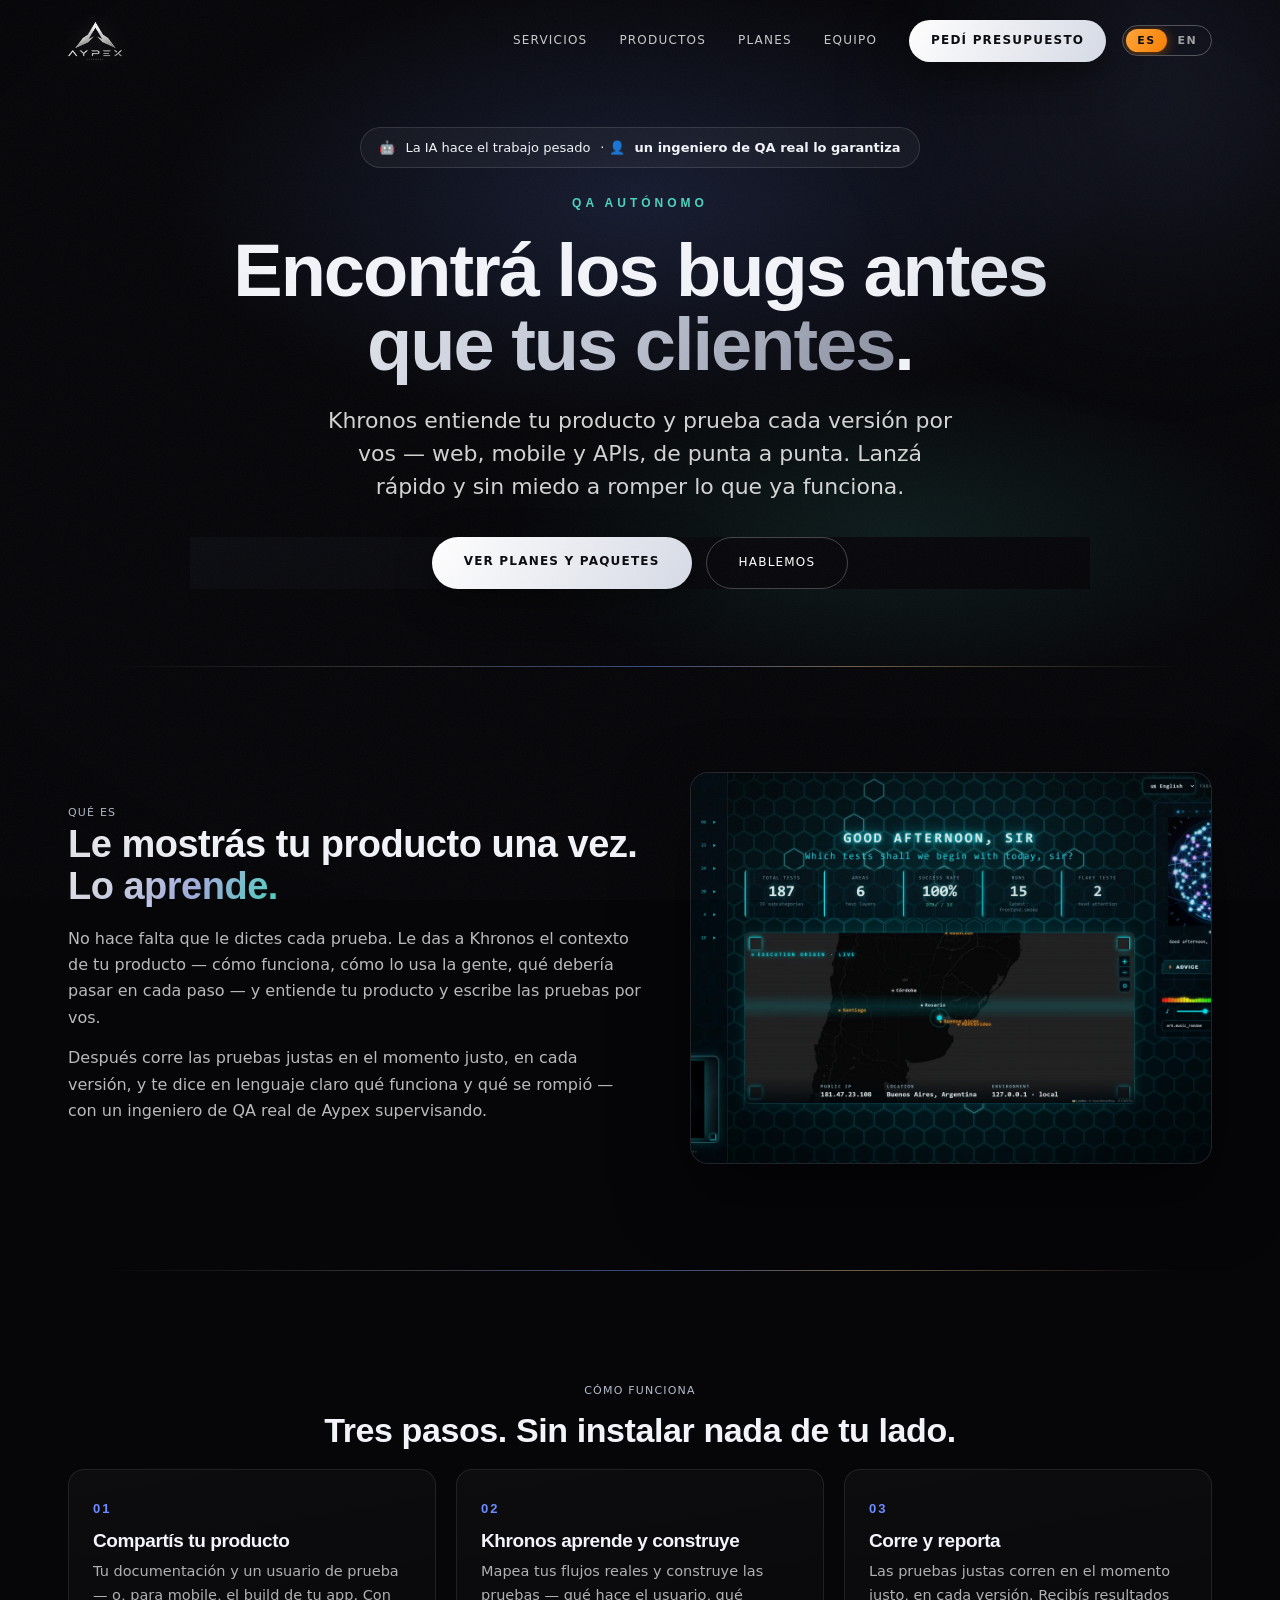
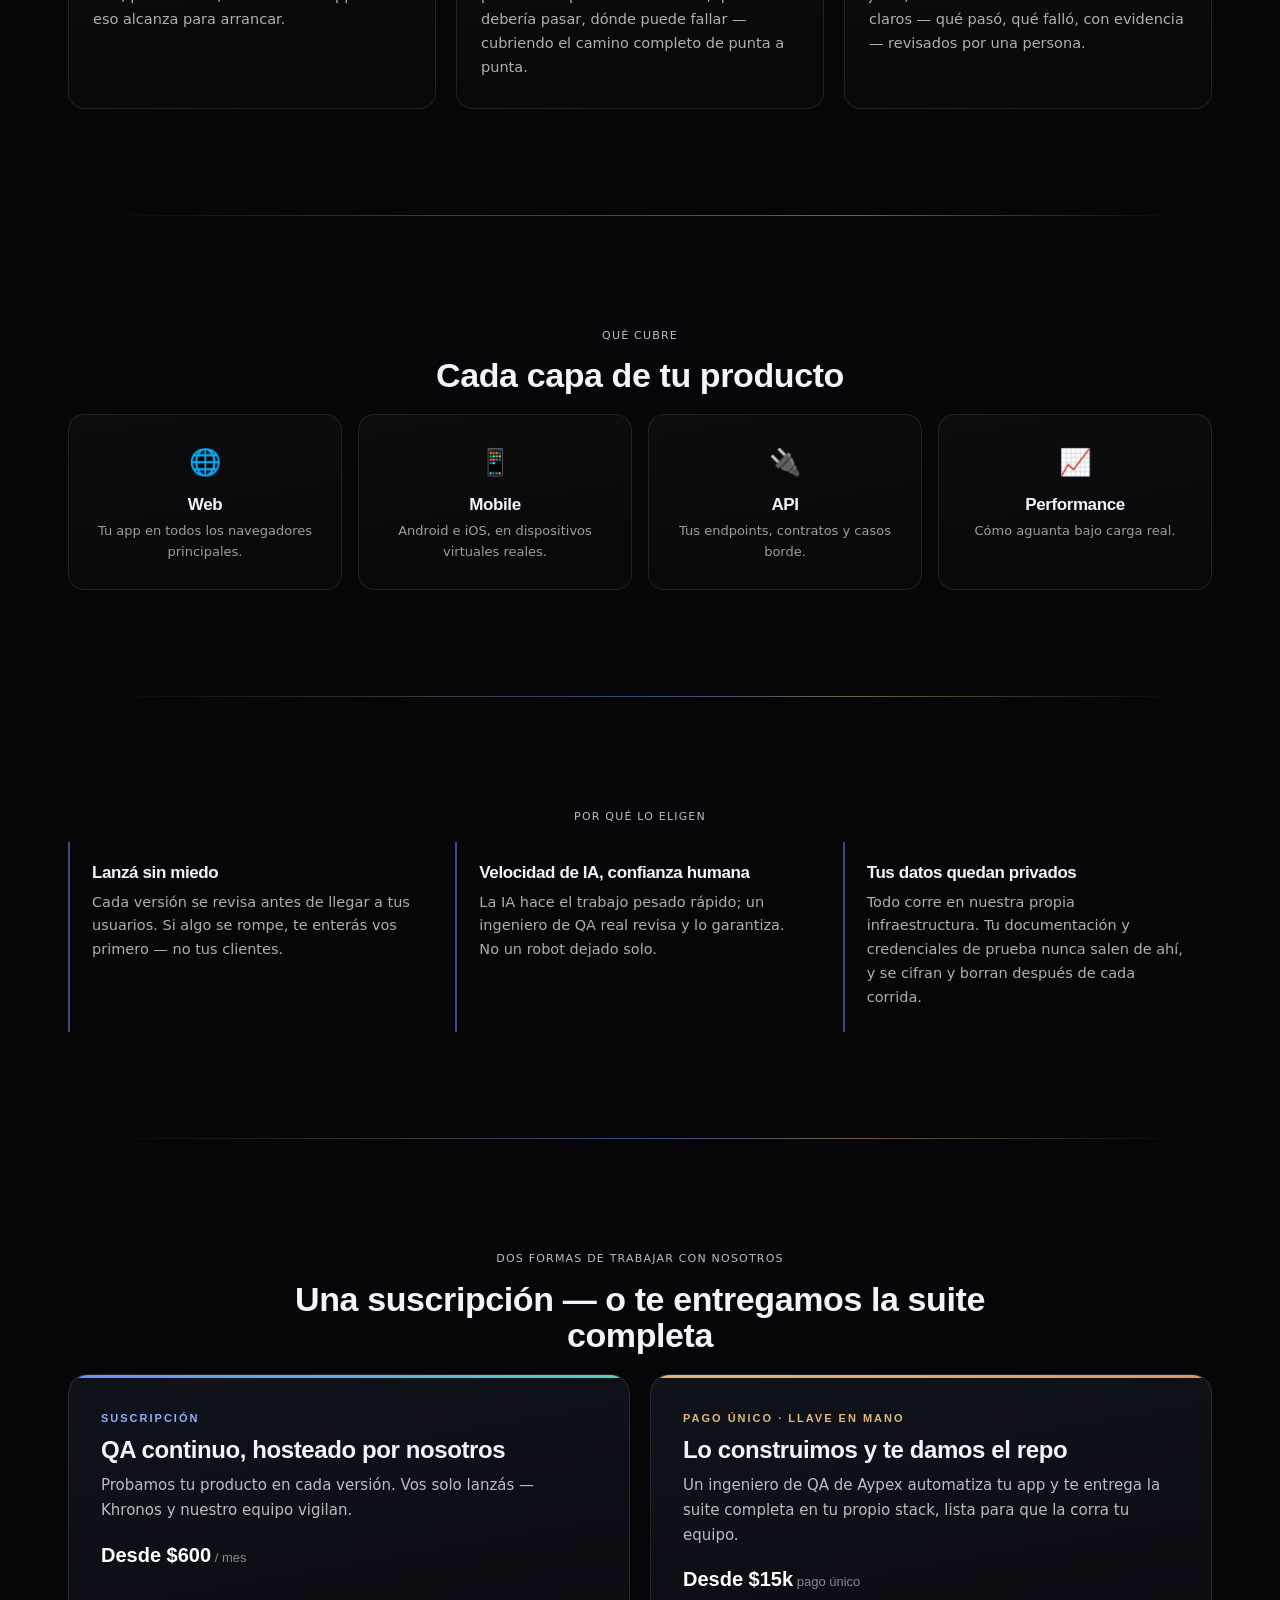
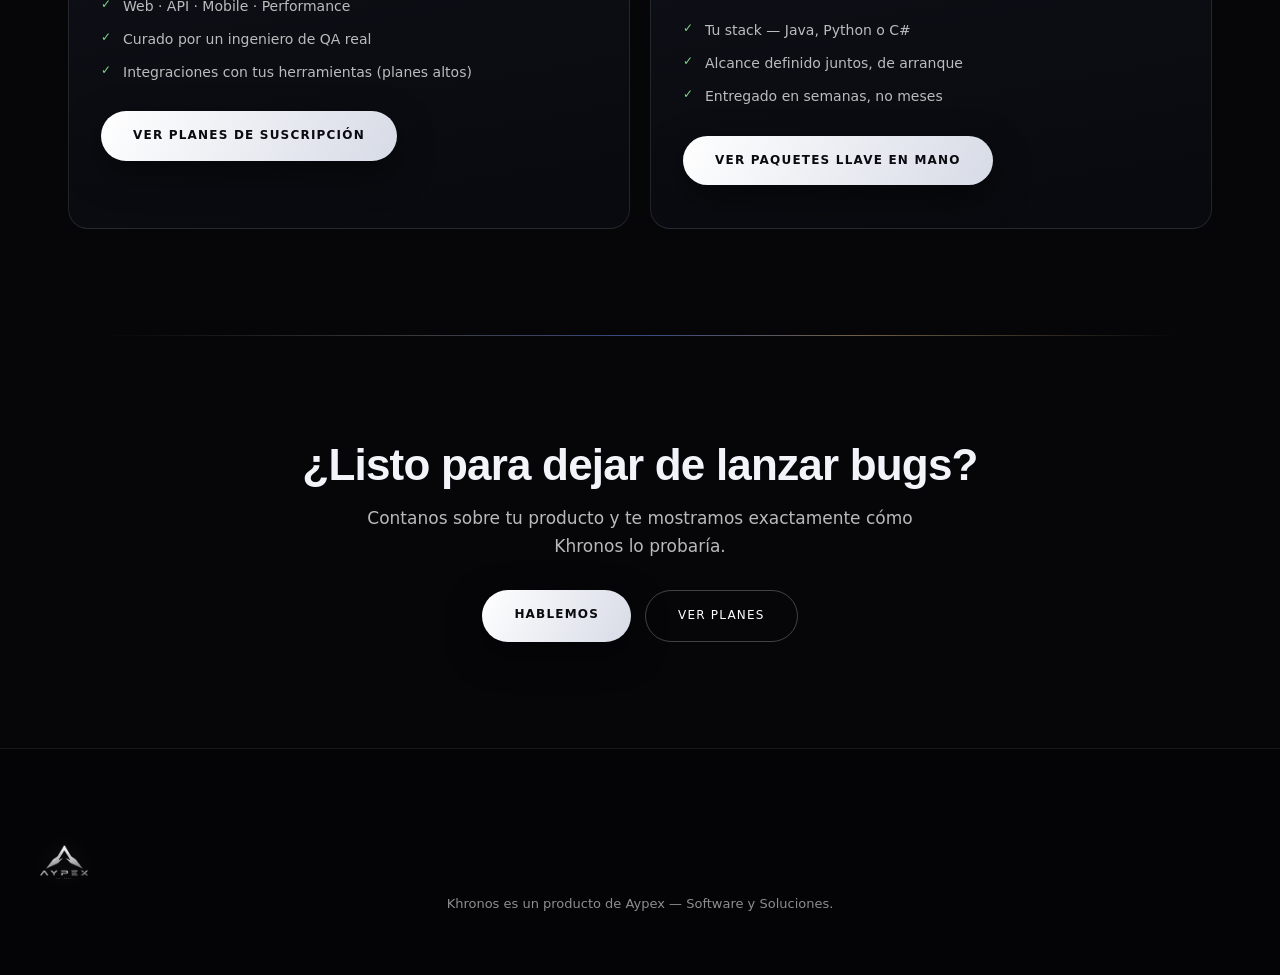
==== khronos.html @ eeb86079 "feat(khronos): dedicated Khronos landing + plans page - khronos.html: benefit-focused landing (black" ====
<!DOCTYPE html>
<html lang="es">
<head>
<meta charset="utf-8">
<meta name="viewport" content="width=device-width, initial-scale=1">
<title>Khronos — Autonomous QA by Aypex</title>
<meta name="description" content="Khronos tests every release for you — web, mobile and API, end to end. AI does the heavy lifting, a real QA engineer guarantees it. Ship fast without fear of breaking what works.">
<meta name="referrer" content="strict-origin-when-cross-origin">
<meta http-equiv="Content-Security-Policy" content="default-src 'self'; img-src 'self' data:; media-src 'self'; style-src 'self' 'unsafe-inline' https://fonts.googleapis.com; font-src https://fonts.gstatic.com; script-src 'self' 'unsafe-inline'; connect-src 'self' https://formsubmit.co; form-action 'self' https://formsubmit.co; base-uri 'self'; object-src 'none'; frame-ancestors 'none'">
<link rel="preconnect" href="https://fonts.googleapis.com">
<link rel="preconnect" href="https://fonts.gstatic.com" crossorigin>
<link href="https://fonts.googleapis.com/css2?family=Space+Grotesk:wght@400;500;600;700&family=Inter:wght@300;400;500;600&display=swap" rel="stylesheet">
<link rel="icon" type="image/png" href="assets/logo-final.png">
<link rel="stylesheet" href="css/styles.css?v=21">
<style>
  /* Khronos landing — page-specific, layered on the site's styles */
  .kh-hero{position:relative;min-height:74vh;display:flex;align-items:center;text-align:center;overflow:hidden;padding:120px 0 70px;}
  .kh-hero .wrap{position:relative;z-index:2;}
  .kh-eyebrow{font-family:'Space Grotesk',sans-serif;font-size:12px;letter-spacing:4px;text-transform:uppercase;font-weight:600;color:#4bd4c0;}
  .kh-hero h1{font-family:'Space Grotesk',sans-serif;font-size:clamp(38px,7vw,74px);font-weight:600;letter-spacing:-2px;line-height:1;margin:20px auto 22px;max-width:900px;}
  .kh-hero .sub{font-size:clamp(17px,2.3vw,22px);font-weight:300;color:rgba(255,255,255,.82);max-width:640px;margin:0 auto 34px;line-height:1.5;}
  .kh-hero .cta{display:flex;gap:14px;justify-content:center;flex-wrap:wrap;}
  .kh-badge{display:inline-flex;align-items:center;gap:10px;margin-bottom:26px;background:rgba(255,255,255,.04);border:1px solid rgba(255,255,255,.12);border-radius:40px;padding:9px 18px;font-size:13px;font-weight:400;}
  .kh-badge b{font-weight:600;}
  .kh-hero .glow{position:absolute;inset:0;z-index:0;pointer-events:none;background:radial-gradient(60% 55% at 50% 30%,rgba(108,140,255,.16),transparent 62%),radial-gradient(50% 40% at 70% 80%,rgba(75,212,192,.1),transparent 60%);}

  .kh-what{padding:70px 0;}
  .kh-2col{display:grid;grid-template-columns:1.05fr .95fr;gap:44px;align-items:center;}
  .kh-2col h2{font-family:'Space Grotesk',sans-serif;font-size:clamp(26px,3.6vw,38px);font-weight:600;line-height:1.1;margin-bottom:18px;letter-spacing:-.5px;}
  .kh-2col p{color:rgba(255,255,255,.72);font-weight:300;font-size:16px;margin-bottom:14px;}
  .kh-2col .grad{background:linear-gradient(120deg,#fff,#a9b4e6 60%,#4bd4c0);-webkit-background-clip:text;background-clip:text;color:transparent;}
  .kh-visual{aspect-ratio:4/3;border-radius:18px;border:1px solid rgba(255,255,255,.1);overflow:hidden;position:relative;background:#0a0b12;box-shadow:0 30px 70px rgba(0,0,0,.5);}
  .kh-visual img{width:100%;height:100%;object-fit:cover;opacity:.92;}

  .kh-steps{padding:20px 0 70px;}
  .kh-steps .grid{display:grid;grid-template-columns:repeat(3,1fr);gap:20px;margin-top:14px;}
  .kh-step{background:linear-gradient(170deg,rgba(255,255,255,.03),rgba(255,255,255,.01));border:1px solid rgba(255,255,255,.09);border-radius:16px;padding:28px 24px;}
  .kh-step .n{font-family:'Space Grotesk',sans-serif;font-size:13px;font-weight:700;color:#6c8cff;letter-spacing:2px;}
  .kh-step h3{font-family:'Space Grotesk',sans-serif;font-size:19px;font-weight:600;margin:12px 0 8px;}
  .kh-step p{color:rgba(255,255,255,.68);font-weight:300;font-size:14.5px;}

  .kh-cov{padding:60px 0;}
  .cov-grid{display:grid;grid-template-columns:repeat(4,1fr);gap:16px;margin-top:14px;}
  .cov-card{background:linear-gradient(170deg,rgba(255,255,255,.03),rgba(255,255,255,.01));border:1px solid rgba(255,255,255,.09);border-radius:16px;padding:26px 22px;text-align:center;}
  .cov-card .ic{font-size:26px;}
  .cov-card h4{font-family:'Space Grotesk',sans-serif;font-size:17px;font-weight:600;margin:12px 0 6px;}
  .cov-card p{color:rgba(255,255,255,.6);font-weight:300;font-size:13px;}

  .kh-why{padding:20px 0 60px;}
  .why-grid{display:grid;grid-template-columns:repeat(3,1fr);gap:18px;margin-top:14px;}
  .why{padding:22px;border-left:2px solid rgba(108,140,255,.5);}
  .why h4{font-family:'Space Grotesk',sans-serif;font-size:17px;font-weight:600;margin-bottom:8px;}
  .why p{color:rgba(255,255,255,.68);font-weight:300;font-size:14.5px;}

  .kh-ways{padding:60px 0;}
  .ways-grid{display:grid;grid-template-columns:1fr 1fr;gap:20px;margin-top:20px;}
  .way{position:relative;background:linear-gradient(170deg,rgba(18,20,29,.9),rgba(9,10,15,.95));border:1px solid rgba(255,255,255,.1);border-radius:20px;padding:34px 32px;overflow:hidden;}
  .way::before{content:"";position:absolute;top:0;left:0;right:0;height:3px;}
  .way.sub::before{background:linear-gradient(90deg,#6c8cff,#4bd4c0);}
  .way.hand::before{background:linear-gradient(90deg,#e0b877,#d89a5b);}
  .way .tag{font-family:'Space Grotesk',sans-serif;font-size:11px;letter-spacing:2px;text-transform:uppercase;font-weight:600;}
  .way.sub .tag{color:#8fb0ff;} .way.hand .tag{color:#e0b877;}
  .way h3{font-family:'Space Grotesk',sans-serif;font-size:24px;font-weight:600;margin:10px 0 10px;}
  .way p{color:rgba(255,255,255,.72);font-weight:300;font-size:15px;margin-bottom:16px;}
  .way .from{font-family:'Space Grotesk',sans-serif;font-weight:700;font-size:20px;color:#fff;margin-bottom:18px;}
  .way .from small{font-size:13px;color:rgba(255,255,255,.5);font-weight:400;}
  .way ul{list-style:none;margin-bottom:22px;}
  .way li{font-size:14px;color:rgba(255,255,255,.72);font-weight:300;padding:5px 0 5px 22px;position:relative;}
  .way li::before{content:"✓";position:absolute;left:0;color:#7dd88a;font-size:12px;}

  .kh-final{padding:80px 0 90px;text-align:center;}
  .kh-final h2{font-family:'Space Grotesk',sans-serif;font-size:clamp(28px,4.4vw,44px);font-weight:600;letter-spacing:-.8px;margin-bottom:16px;}
  .kh-final p{color:rgba(255,255,255,.72);font-weight:300;font-size:17px;max-width:560px;margin:0 auto 30px;}

  @media(max-width:860px){
    .kh-2col{grid-template-columns:1fr;gap:26px;}
    .kh-steps .grid,.cov-grid,.why-grid{grid-template-columns:1fr;}
    .cov-grid{grid-template-columns:1fr 1fr;}
    .ways-grid{grid-template-columns:1fr;}
  }
</style>
</head>
<body>

<!-- HEADER -->
<header id="hdr">
  <div class="wrap nav">
    <a href="index.html#top" class="logo"><img src="assets/logo-final.png" alt="Aypex"></a>
    <div class="nav-right">
      <nav class="menu" id="menu">
        <a href="index.html#servicios" data-en="Services" data-es="Servicios">Services</a>
        <a href="index.html#producto" data-en="Products" data-es="Productos">Products</a>
        <a href="khronos-planes.html" data-en="Plans" data-es="Planes">Plans</a>
        <a href="index.html#equipo" data-en="Team" data-es="Equipo">Team</a>
        <a class="btn solid" href="index.html#contacto" data-en="Get a quote" data-es="Pedí presupuesto">Get a quote</a>
      </nav>
      <button class="lang-btn" id="langToggle" aria-label="Language">
        <span class="lang-thumb" aria-hidden="true"></span>
        <span class="lang-opt" data-l="es">ES</span>
        <span class="lang-opt" data-l="en">EN</span>
      </button>
      <button class="burger" id="burger" aria-label="Menu">☰</button>
    </div>
  </div>
</header>

<!-- HERO -->
<section class="kh-hero">
  <span class="glow"></span>
  <span class="orb orb-c f1" style="width:520px;height:520px;top:-160px;right:-140px"></span>
  <div class="wrap">
    <div class="kh-badge">🤖 <span data-en="AI does the heavy lifting" data-es="La IA hace el trabajo pesado">AI does the heavy lifting</span> · 👤 <b data-en="a real QA engineer guarantees it" data-es="un ingeniero de QA real lo garantiza">a real QA engineer guarantees it</b></div>
    <div class="kh-eyebrow" data-en="Autonomous QA" data-es="QA autónomo">Autonomous QA</div>
    <h1 data-en="Catch bugs <span class='grad'>before your customers do</span>." data-es="Encontrá los bugs <span class='grad'>antes que tus clientes</span>.">Catch bugs <span class="grad">before your customers do</span>.</h1>
    <p class="sub" data-en="Khronos understands your product and tests every release for you — web, mobile and APIs, end to end. Ship fast, without fear of breaking what already works." data-es="Khronos entiende tu producto y prueba cada versión por vos — web, mobile y APIs, de punta a punta. Lanzá rápido y sin miedo a romper lo que ya funciona.">Khronos understands your product and tests every release for you — web, mobile and APIs, end to end. Ship fast, without fear of breaking what already works.</p>
    <div class="cta">
      <a class="btn solid" href="khronos-planes.html" data-en="See plans &amp; packages" data-es="Ver planes y paquetes">See plans &amp; packages</a>
      <a class="btn" href="index.html#contacto" data-en="Talk to us" data-es="Hablemos">Talk to us</a>
    </div>
  </div>
</section>

<!-- WHAT IS IT -->
<section class="kh-what block">
  <div class="wrap">
    <div class="kh-2col">
      <div>
        <span class="eyebrow" data-en="What it is" data-es="Qué es">What it is</span>
        <h2 data-en="Show it your product once. <span class='grad'>It learns it.</span>" data-es="Le mostrás tu producto una vez. <span class='grad'>Lo aprende.</span>">Show it your product once. <span class="grad">It learns it.</span></h2>
        <p data-en="You don't have to dictate every test. You give Khronos your product's context — how it works, how people use it, what should happen at each step — and it understands your product and writes the tests for you." data-es="No hace falta que le dictes cada prueba. Le das a Khronos el contexto de tu producto — cómo funciona, cómo lo usa la gente, qué debería pasar en cada paso — y entiende tu producto y escribe las pruebas por vos.">You don't have to dictate every test. You give Khronos your product's context — how it works, how people use it, what should happen at each step — and it understands your product and writes the tests for you.</p>
        <p data-en="Then it runs the right tests at the right time, on every release, and tells you in plain language what works and what broke — with a real QA engineer from Aypex watching over it." data-es="Después corre las pruebas justas en el momento justo, en cada versión, y te dice en lenguaje claro qué funciona y qué se rompió — con un ingeniero de QA real de Aypex supervisando.">Then it runs the right tests at the right time, on every release, and tells you in plain language what works and what broke — with a real QA engineer from Aypex watching over it.</p>
      </div>
      <div class="kh-visual"><img src="assets/khronos/04_command_center.webp" alt="Khronos command center"></div>
    </div>
  </div>
</section>

<!-- HOW IT WORKS (black box, no tech) -->
<section class="kh-steps block">
  <div class="wrap">
    <div class="center"><span class="eyebrow" data-en="How it works" data-es="Cómo funciona">How it works</span>
      <h2 style="font-family:'Space Grotesk',sans-serif;font-size:clamp(24px,3.4vw,34px);font-weight:600;margin-top:10px" data-en="Three steps. No setup on your side." data-es="Tres pasos. Sin instalar nada de tu lado.">Three steps. No setup on your side.</h2></div>
    <div class="grid">
      <div class="kh-step"><div class="n">01</div>
        <h3 data-en="You share your product" data-es="Compartís tu producto">You share your product</h3>
        <p data-en="Your documentation and a test login — or, for mobile, your app build. That's all we need to get started." data-es="Tu documentación y un usuario de prueba — o, para mobile, el build de tu app. Con eso alcanza para arrancar.">Your documentation and a test login — or, for mobile, your app build. That's all we need to get started.</p></div>
      <div class="kh-step"><div class="n">02</div>
        <h3 data-en="Khronos learns &amp; builds" data-es="Khronos aprende y construye">Khronos learns &amp; builds</h3>
        <p data-en="It maps your real flows and builds the tests — what the user does, what should happen, where it can break — covering the full journey end to end." data-es="Mapea tus flujos reales y construye las pruebas — qué hace el usuario, qué debería pasar, dónde puede fallar — cubriendo el camino completo de punta a punta.">It maps your real flows and builds the tests — what the user does, what should happen, where it can break — covering the full journey end to end.</p></div>
      <div class="kh-step"><div class="n">03</div>
        <h3 data-en="It runs &amp; reports" data-es="Corre y reporta">It runs &amp; reports</h3>
        <p data-en="The right tests run at the right time on every release. You get clear results — what passed, what failed, with evidence — reviewed by a human." data-es="Las pruebas justas corren en el momento justo, en cada versión. Recibís resultados claros — qué pasó, qué falló, con evidencia — revisados por una persona.">The right tests run at the right time on every release. You get clear results — what passed, what failed, with evidence — reviewed by a human.</p></div>
    </div>
  </div>
</section>

<!-- COVERAGE -->
<section class="kh-cov block">
  <div class="wrap">
    <div class="center"><span class="eyebrow" data-en="What it covers" data-es="Qué cubre">What it covers</span>
      <h2 style="font-family:'Space Grotesk',sans-serif;font-size:clamp(24px,3.4vw,34px);font-weight:600;margin-top:10px" data-en="Every layer of your product" data-es="Cada capa de tu producto">Every layer of your product</h2></div>
    <div class="cov-grid">
      <div class="cov-card"><div class="ic">🌐</div><h4 data-en="Web" data-es="Web">Web</h4><p data-en="Your app across every major browser." data-es="Tu app en todos los navegadores principales.">Your app across every major browser.</p></div>
      <div class="cov-card"><div class="ic">📱</div><h4 data-en="Mobile" data-es="Mobile">Mobile</h4><p data-en="Android &amp; iOS, on real virtual devices." data-es="Android e iOS, en dispositivos virtuales reales.">Android &amp; iOS, on real virtual devices.</p></div>
      <div class="cov-card"><div class="ic">🔌</div><h4 data-en="API" data-es="API">API</h4><p data-en="Your endpoints, contracts and edge cases." data-es="Tus endpoints, contratos y casos borde.">Your endpoints, contracts and edge cases.</p></div>
      <div class="cov-card"><div class="ic">📈</div><h4 data-en="Performance" data-es="Performance">Performance</h4><p data-en="How it holds up under real load." data-es="Cómo aguanta bajo carga real.">How it holds up under real load.</p></div>
    </div>
  </div>
</section>

<!-- WHY -->
<section class="kh-why block">
  <div class="wrap">
    <div class="center"><span class="eyebrow" data-en="Why teams choose it" data-es="Por qué lo eligen">Why teams choose it</span></div>
    <div class="why-grid">
      <div class="why"><h4 data-en="Ship without fear" data-es="Lanzá sin miedo">Ship without fear</h4><p data-en="Every release is checked before it reaches your users. If something breaks, you know first — not your customers." data-es="Cada versión se revisa antes de llegar a tus usuarios. Si algo se rompe, te enterás vos primero — no tus clientes.">Every release is checked before it reaches your users. If something breaks, you know first — not your customers.</p></div>
      <div class="why"><h4 data-en="AI speed, human trust" data-es="Velocidad de IA, confianza humana">AI speed, human trust</h4><p data-en="The AI does the heavy lifting fast; a real QA engineer reviews and guarantees it. Not a robot left on its own." data-es="La IA hace el trabajo pesado rápido; un ingeniero de QA real revisa y lo garantiza. No un robot dejado solo.">The AI does the heavy lifting fast; a real QA engineer reviews and guarantees it. Not a robot left on its own.</p></div>
      <div class="why"><h4 data-en="Your data stays private" data-es="Tus datos quedan privados">Your data stays private</h4><p data-en="Everything runs on our own infrastructure. Your documentation and test credentials never leave it, and are encrypted and deleted after each run." data-es="Todo corre en nuestra propia infraestructura. Tu documentación y credenciales de prueba nunca salen de ahí, y se cifran y borran después de cada corrida.">Everything runs on our own infrastructure. Your documentation and test credentials never leave it, and are encrypted and deleted after each run.</p></div>
    </div>
  </div>
</section>

<!-- TWO WAYS -->
<section class="kh-ways block">
  <div class="wrap">
    <div class="center"><span class="eyebrow" data-en="Two ways to work with us" data-es="Dos formas de trabajar con nosotros">Two ways to work with us</span>
      <h2 style="font-family:'Space Grotesk',sans-serif;font-size:clamp(24px,3.4vw,34px);font-weight:600;margin-top:10px" data-en="A subscription — or we hand you the whole suite" data-es="Una suscripción — o te entregamos la suite completa">A subscription — or we hand you the whole suite</h2></div>
    <div class="ways-grid">
      <div class="way sub">
        <div class="tag" data-en="Subscription" data-es="Suscripción">Subscription</div>
        <h3 data-en="Continuous QA, hosted by us" data-es="QA continuo, hosteado por nosotros">Continuous QA, hosted by us</h3>
        <p data-en="We test your product on every release. You just ship — Khronos and our team keep watch." data-es="Probamos tu producto en cada versión. Vos solo lanzás — Khronos y nuestro equipo vigilan.">We test your product on every release. You just ship — Khronos and our team keep watch.</p>
        <div class="from" data-en="From $600<small> / month</small>" data-es="Desde $600<small> / mes</small>">From $600<small> / month</small></div>
        <ul>
          <li data-en="Web · API · Mobile · Performance" data-es="Web · API · Mobile · Performance">Web · API · Mobile · Performance</li>
          <li data-en="Curated by a real QA engineer" data-es="Curado por un ingeniero de QA real">Curated by a real QA engineer</li>
          <li data-en="Integrations with your tools (higher tiers)" data-es="Integraciones con tus herramientas (planes altos)">Integrations with your tools (higher tiers)</li>
        </ul>
        <a class="btn solid" href="khronos-planes.html" data-en="See subscription plans" data-es="Ver planes de suscripción">See subscription plans</a>
      </div>
      <div class="way hand">
        <div class="tag" data-en="One-time · Handover" data-es="Pago único · Llave en mano">One-time · Handover</div>
        <h3 data-en="We build it and hand you the repo" data-es="Lo construimos y te damos el repo">We build it and hand you the repo</h3>
        <p data-en="A QA engineer from Aypex automates your app and delivers the full test suite in your own stack, ready for your team to run." data-es="Un ingeniero de QA de Aypex automatiza tu app y te entrega la suite completa en tu propio stack, lista para que la corra tu equipo.">A QA engineer from Aypex automates your app and delivers the full test suite in your own stack, ready for your team to run.</p>
        <div class="from" data-en="From $15k<small> one-time</small>" data-es="Desde $15k<small> pago único</small>">From $15k<small> one-time</small></div>
        <ul>
          <li data-en="Your stack — Java, Python or C#" data-es="Tu stack — Java, Python o C#">Your stack — Java, Python or C#</li>
          <li data-en="Scope defined together, up front" data-es="Alcance definido juntos, de arranque">Scope defined together, up front</li>
          <li data-en="Delivered in weeks, not months" data-es="Entregado en semanas, no meses">Delivered in weeks, not months</li>
        </ul>
        <a class="btn solid" href="khronos-planes.html#handover" data-en="See handover packages" data-es="Ver paquetes llave en mano">See handover packages</a>
      </div>
    </div>
  </div>
</section>

<!-- FINAL CTA -->
<section class="kh-final block">
  <div class="wrap">
    <h2 data-en="Ready to stop shipping bugs?" data-es="¿Listo para dejar de lanzar bugs?">Ready to stop shipping bugs?</h2>
    <p data-en="Tell us about your product and we'll show you exactly how Khronos would test it." data-es="Contanos sobre tu producto y te mostramos exactamente cómo Khronos lo probaría.">Tell us about your product and we'll show you exactly how Khronos would test it.</p>
    <div style="display:flex;gap:14px;justify-content:center;flex-wrap:wrap">
      <a class="btn solid" href="index.html#contacto" data-en="Talk to us" data-es="Hablemos">Talk to us</a>
      <a class="btn" href="khronos-planes.html" data-en="See plans" data-es="Ver planes">See plans</a>
    </div>
  </div>
</section>

<!-- FOOTER -->
<footer>
  <div class="wrap" style="text-align:center;padding:30px 0">
    <a href="index.html#top" class="logo"><img src="assets/logo-final.png" alt="Aypex" style="height:34px"></a>
    <p style="color:rgba(255,255,255,.55);font-weight:300;font-size:13px;margin-top:14px" data-en="Khronos is a product by Aypex — Software &amp; Solutions." data-es="Khronos es un producto de Aypex — Software y Soluciones.">Khronos is a product by Aypex — Software &amp; Solutions.</p>
  </div>
</footer>

<script src="js/main.js?v=20"></script>
</body>
</html>
---- css/styles.css ----
/* ===========================================================
   Aypex — Software & Solutions · styles.css
   Paleta elegante: negro · plata/metálico (como el logo) · blanco
   + un azul refinado como único acento. Minimal, premium.
   =========================================================== */
:root{
  --bg:#060609; --bg2:#0b0c11; --surface:#12131a; --surface2:#1a1b24;
  --ink:#f2f4f9; --muted:#8a8f9f; --line:rgba(255,255,255,.08); --white:#ffffff;
  --accent:#6c8cff;                 /* azul refinado, uso puntual */
  --gold:#d8b884;                   /* dorado champagne, acento cálido */
  --silver1:#eef1f7; --silver2:#b7bccb; --silver3:#7f8598;
  --grad:linear-gradient(120deg,#f6f8fc,#c3c8d6 55%,#8b90a1);   /* plata metálico */
  --grad-accent:linear-gradient(120deg,#9fb4ff,#5b7cff);
  --sans:'Space Grotesk',system-ui,-apple-system,sans-serif;
  --body:'Inter',system-ui,sans-serif;
  --shadow:0 30px 70px rgba(0,0,0,.6);
}
*{box-sizing:border-box;margin:0;padding:0;}
html{scroll-behavior:smooth;}
body{font-family:var(--body);color:var(--ink);background:var(--bg);font-weight:400;line-height:1.65;-webkit-font-smoothing:antialiased;overflow-x:hidden;}
h1,h2,h3,h4{font-family:var(--sans);font-weight:500;line-height:1.08;letter-spacing:-.4px;}
a{color:inherit;text-decoration:none;}
img{max-width:100%;display:block;}
.wrap{max-width:1200px;margin:0 auto;padding:0 28px;}
.grad{background:var(--grad);-webkit-background-clip:text;background-clip:text;color:transparent;}
.btn{position:relative;display:inline-block;font-family:var(--sans);font-size:12px;letter-spacing:1.8px;text-transform:uppercase;font-weight:500;padding:15px 32px;border:1px solid rgba(255,255,255,.24);border-radius:44px;color:var(--white);background:transparent;cursor:pointer;transition:.4s;overflow:hidden;isolation:isolate;}
.btn::after{content:'';position:absolute;inset:0;z-index:-1;background:linear-gradient(115deg,transparent 38%,rgba(255,255,255,.16) 50%,transparent 62%);transform:translateX(-130%) skewX(-16deg);transition:transform .8s cubic-bezier(.22,.61,.36,1);}
.btn:hover::after{transform:translateX(130%) skewX(-16deg);}
.btn:hover{border-color:rgba(255,255,255,.6);transform:translateY(-2px);}
.btn:active{transform:scale(.97);}
.btn.solid{border:none;background:linear-gradient(120deg,#ffffff,#d7dbe6);color:#0a0b10;font-weight:600;box-shadow:0 12px 34px rgba(0,0,0,.5);transition:transform .4s ease,box-shadow .4s ease,filter .4s ease;}
.btn.solid:hover{transform:translateY(-2px);filter:brightness(1.04);box-shadow:0 18px 46px rgba(120,140,255,.22);}
.eyebrow{font-family:var(--sans);font-size:11px;letter-spacing:4px;text-transform:uppercase;font-weight:500;color:var(--silver2);}

/* ===== Header ===== */
header{position:fixed;top:0;left:0;right:0;z-index:50;transition:.4s;padding:20px 0;}
header.scrolled{background:rgba(6,6,10,.72);backdrop-filter:blur(20px) saturate(1.2);-webkit-backdrop-filter:blur(20px) saturate(1.2);border-bottom:1px solid var(--line);padding:12px 0;box-shadow:0 10px 40px rgba(0,0,0,.5);}
.nav{display:flex;align-items:center;justify-content:space-between;}
.logo{display:flex;align-items:center;}
.logo img{height:38px;width:auto;filter:drop-shadow(0 0 12px rgba(255,255,255,.14));transition:.4s;}
header.scrolled .logo img{height:32px;}
.menu{display:flex;gap:32px;align-items:center;}
.menu a{font-family:var(--sans);font-size:12px;letter-spacing:1.4px;text-transform:uppercase;color:rgba(255,255,255,.78);font-weight:400;transition:.3s;position:relative;}
.menu a:not(.btn)::after{content:'';position:absolute;left:0;bottom:-6px;height:1.5px;width:0;background:var(--silver1);transition:width .3s;}
.menu a:not(.btn):hover{color:#fff;}
.menu a:not(.btn):hover::after{width:100%;}
.menu .btn{padding:11px 22px;}
.burger{display:none;background:none;border:none;color:#fff;font-size:26px;cursor:pointer;}
.nav-right{display:flex;align-items:center;gap:16px;}
.lang-btn{position:relative;display:inline-flex;align-items:center;padding:3px;border:1px solid rgba(255,255,255,.28);border-radius:22px;background:none;cursor:pointer;overflow:hidden;line-height:1;transition:border-color .3s;}
.lang-btn:hover{border-color:rgba(255,255,255,.5);}
.lang-thumb{position:absolute;top:3px;bottom:3px;left:50%;width:calc(50% - 3px);border-radius:18px;background:linear-gradient(120deg,#ffa53a,#f77f00);box-shadow:0 2px 12px rgba(247,127,0,.45);transition:left .32s cubic-bezier(.22,.61,.36,1);}
body.es .lang-thumb{left:3px;}
.lang-opt{position:relative;z-index:1;flex:1;text-align:center;font-family:var(--sans);font-size:11px;letter-spacing:1.4px;text-transform:uppercase;font-weight:600;color:rgba(255,255,255,.6);padding:6px 11px;transition:color .3s;}
.lang-opt[data-l="en"]{color:#0a0b10;}
body.es .lang-opt[data-l="en"]{color:rgba(255,255,255,.6);}
body.es .lang-opt[data-l="es"]{color:#0a0b10;}

/* ===== Hero ===== */
.hero{position:relative;min-height:100vh;display:flex;align-items:center;justify-content:center;text-align:center;color:#fff;overflow:hidden;
  background:radial-gradient(78% 58% at 50% 26%,#15161f,#08080c 66%),#060609;}
.hero::before{content:'';position:absolute;inset:-25%;z-index:0;pointer-events:none;
  background:radial-gradient(40% 46% at 50% 34%,rgba(120,140,220,.16),transparent 62%),radial-gradient(36% 40% at 70% 66%,rgba(180,186,205,.10),transparent 62%);
  filter:blur(30px);animation:drift 20s ease-in-out infinite;}
@keyframes drift{0%,100%{transform:translate(0,0) scale(1);}50%{transform:translate(2%,-2%) scale(1.05);}}
.hero-grid{position:absolute;inset:0;z-index:0;pointer-events:none;opacity:.5;
  background-image:linear-gradient(rgba(255,255,255,.035) 1px,transparent 1px),linear-gradient(90deg,rgba(255,255,255,.035) 1px,transparent 1px);
  background-size:60px 60px;mask-image:radial-gradient(circle at 50% 40%,#000 26%,transparent 70%);-webkit-mask-image:radial-gradient(circle at 50% 40%,#000 26%,transparent 70%);}
.hero-slides{position:absolute;inset:0;z-index:0;}
.hero-slide{position:absolute;inset:0;background-size:cover;background-position:center;opacity:0;transition:opacity 1.8s ease;}
.hero-slide.on{opacity:.5;animation:kenburns 9s ease-out forwards;}
@keyframes kenburns{from{transform:scale(1.001)}to{transform:scale(1.09)}}
.hero-overlay{position:absolute;inset:0;z-index:1;pointer-events:none;background:radial-gradient(120% 100% at 50% 40%,transparent 46%,rgba(4,4,8,.7));}
.hero-in{position:relative;z-index:2;padding:0 24px;max-width:880px;}
.hero-logo{width:min(440px,82%);height:auto;margin:0 auto 30px;display:block;filter:drop-shadow(0 0 34px rgba(200,210,235,.28)) drop-shadow(0 14px 30px rgba(0,0,0,.6));animation:logoGlow 5s ease-in-out infinite;}
@keyframes logoGlow{0%,100%{filter:drop-shadow(0 0 28px rgba(200,210,235,.24)) drop-shadow(0 14px 30px rgba(0,0,0,.6));}50%{filter:drop-shadow(0 0 46px rgba(150,175,255,.4)) drop-shadow(0 0 80px rgba(120,140,220,.22)) drop-shadow(0 14px 30px rgba(0,0,0,.6));}}
.visually-hidden{position:absolute;width:1px;height:1px;padding:0;margin:-1px;overflow:hidden;clip:rect(0 0 0 0);white-space:nowrap;border:0;}
.hero-tag{font-family:var(--body);font-size:clamp(16px,2.1vw,21px);font-weight:300;max-width:600px;margin:34px auto 34px;color:rgba(255,255,255,.84);letter-spacing:.2px;}
.hero-cta{display:flex;gap:14px;justify-content:center;flex-wrap:wrap;}
.hero-dots{position:absolute;bottom:58px;left:50%;transform:translateX(-50%);z-index:2;display:flex;gap:9px;}
.hero-dots i{width:8px;height:8px;border-radius:50%;background:rgba(255,255,255,.4);cursor:pointer;transition:.3s;}
.hero-dots i.on{background:var(--silver1);width:22px;border-radius:5px;}
.scroll-cue{position:absolute;bottom:24px;left:50%;transform:translateX(-50%);z-index:2;font-family:var(--sans);font-size:11px;letter-spacing:3px;text-transform:uppercase;opacity:.6;animation:bob 2.6s ease-in-out infinite;}
@keyframes bob{0%,100%{transform:translateX(-50%) translateY(0)}50%{transform:translateX(-50%) translateY(7px)}}
/* Hero con imagen de fondo (cuando exista .hero-img) */
.hero-img{background-size:cover;background-position:center;align-items:flex-end;}
.hero-img::before{display:none;}
.hero-img .hero-overlay{background:linear-gradient(180deg,rgba(4,4,8,.4) 0%,transparent 30%,rgba(4,4,8,.4) 58%,rgba(4,4,8,.95) 92%);}
.hero-img .hero-in{padding-bottom:9vh;}
/* Hero con video de fondo */
.hero-vid{position:absolute;inset:0;width:100%;height:100%;object-fit:cover;z-index:0;}
.hero-video::before{display:none;}
.hero-video .hero-grid{opacity:.22;}
/* Overlay negro (oscurece el video) */
.hero-video .hero-overlay{background:linear-gradient(180deg,rgba(3,3,6,.82),rgba(3,3,6,.6) 42%,rgba(3,3,6,.9));}
/* Franja negra al pie: separa secciones y tapa el watermark de Gemini (abajo der.) */
.hero-video::after{content:'';position:absolute;left:0;right:0;bottom:0;height:210px;z-index:1;pointer-events:none;background:linear-gradient(180deg,transparent 0%,#060609 36%,#060609 100%);}

/* ===== Info strip ===== */
.info{background:var(--bg2);border-top:1px solid var(--line);border-bottom:1px solid var(--line);}
.info-grid{display:grid;grid-template-columns:repeat(4,1fr);}
.info-cell{padding:38px 28px;text-align:center;border-right:1px solid var(--line);}
.info-cell:last-child{border-right:none;}
.info-cell .eyebrow{display:block;margin-bottom:10px;}
.info-cell p{font-size:15px;color:var(--ink);font-weight:300;}
.info-cell b{color:#fff;font-weight:600;}
.info-cell a{color:var(--accent);}

/* ===== Section base ===== */
section.block{padding:106px 0;position:relative;overflow:hidden;}
section.block > .wrap{position:relative;z-index:1;}
.center{text-align:center;max-width:780px;margin:0 auto;}
.center h2{font-size:clamp(30px,4.6vw,52px);margin:14px 0 20px;font-weight:500;}
.center p.lead{font-size:18px;color:var(--muted);font-weight:300;}
.block.alt{background:var(--bg2);}

/* ===== FX de fondo (sutil, elegante) ===== */
body::after{content:'';position:fixed;inset:0;z-index:9998;pointer-events:none;opacity:.04;background-image:url("data:image/svg+xml,%3Csvg xmlns='http://www.w3.org/2000/svg' width='140' height='140'%3E%3Cfilter id='n'%3E%3CfeTurbulence type='fractalNoise' baseFrequency='0.8' numOctaves='2' stitchTiles='stitch'/%3E%3C/filter%3E%3Crect width='100%25' height='100%25' filter='url(%23n)'/%3E%3C/svg%3E");}
body::before{content:'';position:fixed;inset:0;z-index:9997;pointer-events:none;background:radial-gradient(ellipse 120% 118% at 50% 44%,transparent 50%,rgba(0,0,0,.5) 100%);}
.scroll-fx{position:fixed;inset:-10%;z-index:9996;pointer-events:none;opacity:.16;mix-blend-mode:soft-light;background:linear-gradient(125deg,#8fa8ff,#c3c8d6 60%,#7f8598);filter:hue-rotate(var(--scrollhue,0deg)) saturate(.7);will-change:filter;}
.cursor-glow{position:fixed;top:0;left:0;width:540px;height:540px;border-radius:50%;z-index:9995;pointer-events:none;transform:translate(-50%,-50%);opacity:0;transition:opacity .5s;mix-blend-mode:screen;background:radial-gradient(circle,rgba(140,160,240,.24),rgba(200,210,235,.08) 44%,transparent 64%);will-change:transform;}
body.has-cursor .cursor-glow{opacity:.7;}
@media (prefers-reduced-motion:reduce){.cursor-glow{display:none;}}
.orb{position:absolute;border-radius:50%;filter:blur(70px);pointer-events:none;z-index:0;}
.orb-o{background:radial-gradient(circle,rgba(140,160,240,.16),transparent 68%);}
.orb-b{background:radial-gradient(circle,rgba(185,192,210,.12),transparent 68%);}
.orb-c{background:radial-gradient(circle,rgba(120,140,220,.14),transparent 68%);}
@keyframes orbFloat1{0%,100%{transform:translate(0,0) scale(1);}50%{transform:translate(26px,-22px) scale(1.12);}}
@keyframes orbFloat2{0%,100%{transform:translate(0,0) scale(1);}50%{transform:translate(-24px,18px) scale(1.1);}}
.orb.f1{animation:orbFloat1 12s ease-in-out infinite;}
.orb.f2{animation:orbFloat2 14s ease-in-out infinite;}
@media (prefers-reduced-motion:reduce){.orb{animation:none!important;}}

/* ===== Cards ===== */
.cards{display:grid;grid-template-columns:repeat(auto-fit,minmax(250px,1fr));gap:22px;margin-top:52px;}
section#servicios{background:radial-gradient(circle at top left,#f9d96a 0%,#f2bc2f 34%,#d89e1d 72%,#9a6410 100%);color:#2f1d03;}
section#servicios .center h2{color:#2f1d03;}
section#servicios .eyebrow{color:#7a4b0d;}
section#servicios .center p.lead{color:#5a3a08;}
section#servicios .ccard{position:relative;background:rgba(7,7,8,.88);border:1px solid rgba(154,100,16,.35);border-radius:18px;padding:34px 28px;overflow:hidden;transition:transform .45s cubic-bezier(.22,.61,.36,1),box-shadow .45s ease,border-color .45s ease;box-shadow:0 16px 40px rgba(56,28,0,.24);}
section#servicios .ccard::before{content:'';position:absolute;inset:0;border-radius:inherit;padding:1px;background:linear-gradient(90deg,#f2bc2f,#ffe28d 45%,#d89e1d);-webkit-mask:linear-gradient(#000 0 0) content-box,linear-gradient(#000 0 0);-webkit-mask-composite:xor;mask-composite:exclude;opacity:0;transition:opacity .45s;pointer-events:none;}
section#servicios .ccard:hover{transform:translateY(-7px);box-shadow:0 30px 64px rgba(56,28,0,.34);border-color:rgba(255,226,141,.6);} 
section#servicios .ccard:hover::before{opacity:.7;}
section#servicios .ccard .num{font-family:var(--sans);font-size:13px;font-weight:600;letter-spacing:2px;color:#f7d56d;margin-bottom:16px;}
section#servicios .ccard .c-ico{width:52px;height:52px;border-radius:13px;display:grid;place-items:center;margin-bottom:18px;background:rgba(242,188,47,.16);border:1px solid rgba(242,188,47,.28);color:#f7d56d;transition:.4s;}
section#servicios .ccard:hover .c-ico{color:#fff3b3;border-color:rgba(255,243,179,.45);}
section#servicios .ccard .c-ico svg{width:26px;height:26px;stroke:currentColor;fill:none;stroke-width:1.6;stroke-linecap:round;stroke-linejoin:round;}
section#servicios .ccard h3{font-size:22px;margin-bottom:10px;color:#fff8df;font-weight:500;}
section#servicios .ccard p{font-size:14.5px;color:#d9c8a2;font-weight:300;}

/* ----- Services: sub-suite heads + clickable cards ----- */
.svc-head{margin-top:56px;text-align:center;}
.svc-head.second{margin-top:64px;}
.svc-tag{display:inline-block;font-family:var(--sans);font-size:11px;letter-spacing:3px;text-transform:uppercase;font-weight:600;color:#5c3907;background:rgba(47,29,3,.1);border:1px solid rgba(47,29,3,.2);padding:6px 15px;border-radius:22px;margin-bottom:16px;}
.svc-head h3{font-size:clamp(21px,3vw,27px);color:#2f1d03;font-weight:500;letter-spacing:-.4px;}
.svc-head h3 b{font-weight:700;}
.svc-head p{margin-top:8px;color:#6b4413;font-size:15px;font-weight:400;}
.cards.svc-auto,.cards.svc-general{margin-top:30px;}
.cards.svc-auto{grid-template-columns:repeat(3,1fr);}
@media(max-width:920px){.cards.svc-auto{grid-template-columns:repeat(2,1fr);}}
@media(max-width:560px){.cards.svc-auto{grid-template-columns:1fr;}}
section#servicios .ccard.svc{width:100%;text-align:left;font-family:inherit;cursor:pointer;display:block;}
section#servicios .ccard.svc:focus-visible{outline:2px solid #2f1d03;outline-offset:3px;}
.svc-more{display:inline-block;margin-top:16px;font-family:var(--sans);font-size:13px;font-weight:600;letter-spacing:.6px;color:#f7d56d;transition:letter-spacing .3s,color .3s;}
section#servicios .ccard.svc:hover .svc-more{letter-spacing:1.4px;color:#fff3b3;}
section#servicios .ccard.svc.soon{opacity:.9;}
.svc-badge{position:absolute;top:16px;right:16px;font-family:var(--sans);font-size:10px;letter-spacing:1.5px;text-transform:uppercase;font-weight:600;color:#2f1d03;background:linear-gradient(120deg,#ffe28d,#f2bc2f);padding:5px 11px;border-radius:20px;box-shadow:0 4px 14px rgba(47,29,3,.28);z-index:2;}

/* ----- Our tools band ----- */
.tools-band{display:grid;grid-template-columns:repeat(2,1fr);gap:24px;margin-top:52px;}
.tool-card{background:linear-gradient(160deg,var(--surface),var(--bg2));border:1px solid var(--line);border-radius:20px;padding:38px 30px 34px;text-align:center;transition:transform .45s cubic-bezier(.22,.61,.36,1),box-shadow .45s,border-color .45s;}
.tool-card:hover{transform:translateY(-6px);box-shadow:0 30px 64px rgba(0,0,0,.5);border-color:rgba(255,255,255,.2);}
/* 9:16 clickable logo tile — glass overlay + brand glow + reflection */
.tool-shot{position:relative;display:inline-block;width:232px;aspect-ratio:9/16;border:none;background:none;padding:0;cursor:pointer;margin:0 auto 92px;border-radius:22px;--glow:rgba(140,170,255,.4);}
.tool-shot.k{--glow:rgba(70,205,235,.42);}
.tool-shot.koi{--glow:rgba(255,70,170,.4);}
.tool-shot::before{content:'';position:absolute;z-index:0;left:50%;top:46%;width:120%;height:70%;transform:translate(-50%,-50%);border-radius:50%;background:radial-gradient(closest-side,var(--glow),transparent 72%);filter:blur(26px);opacity:.35;transition:opacity .5s,transform .5s;pointer-events:none;}
.tool-shot:hover::before{opacity:.95;transform:translate(-50%,-52%) scale(1.06);}
.tool-shot-img{position:relative;z-index:1;width:100%;height:100%;object-fit:contain;background:#000;border-radius:22px;border:1px solid rgba(255,255,255,.14);box-shadow:0 22px 52px rgba(0,0,0,.6);transition:transform .5s cubic-bezier(.22,.61,.36,1),box-shadow .5s;-webkit-box-reflect:below 12px linear-gradient(transparent 60%,rgba(255,255,255,.26));}
.tool-shot:hover .tool-shot-img{transform:translateY(-6px) scale(1.025);box-shadow:0 34px 70px rgba(0,0,0,.66);}
.tool-shot-overlay{position:absolute;z-index:2;top:0;left:0;width:100%;aspect-ratio:9/16;border-radius:22px;pointer-events:none;overflow:hidden;
  background:linear-gradient(180deg,rgba(255,255,255,.22),rgba(255,255,255,0) 20%),linear-gradient(0deg,rgba(0,0,0,.55),rgba(0,0,0,0) 30%),linear-gradient(125deg,rgba(255,255,255,.16),rgba(255,255,255,0) 30%);
  box-shadow:inset 0 0 0 1px rgba(255,255,255,.1),inset 0 1px 0 rgba(255,255,255,.28);}
.tool-shot-overlay::after{content:'';position:absolute;top:-30%;left:-120%;width:70%;height:160%;transform:rotate(18deg);background:linear-gradient(90deg,rgba(255,255,255,0),rgba(255,255,255,.28),rgba(255,255,255,0));transition:left .7s cubic-bezier(.22,.61,.36,1);}
.tool-shot:hover .tool-shot-overlay::after{left:150%;}
.tool-shot:focus-visible{outline:2px solid var(--gold);outline-offset:5px;}
.tool-shot-more{position:absolute;z-index:3;left:50%;bottom:14px;transform:translateX(-50%);font-family:var(--sans);font-size:11px;letter-spacing:1px;text-transform:uppercase;font-weight:600;color:#0a0b10;background:linear-gradient(120deg,#ffffff,#d7dbe6);padding:7px 15px;border-radius:22px;box-shadow:0 8px 22px rgba(0,0,0,.5);white-space:nowrap;transition:transform .35s;}
.tool-shot:hover .tool-shot-more{transform:translateX(-50%) translateY(-3px);}
.tool-card h3{font-size:26px;color:#fff;font-weight:600;letter-spacing:-.3px;}
.tool-kicker{display:block;font-family:var(--sans);font-size:11.5px;letter-spacing:1.6px;text-transform:uppercase;color:var(--gold);font-weight:500;margin-top:4px;}
.tool-card>p{color:var(--muted);font-size:14.5px;font-weight:300;line-height:1.7;margin-top:12px;}
.tool-chips{display:flex;flex-wrap:wrap;justify-content:center;gap:8px;margin-top:20px;}
.tool-chips span{font-family:var(--sans);font-size:11.5px;letter-spacing:.5px;padding:6px 13px;border-radius:20px;background:rgba(255,255,255,.05);border:1px solid var(--line);color:var(--silver2);}

/* Tool modal (enlarged 9:16 logo + full read) */
.tool-modal .tmodal-card{max-width:440px;text-align:center;}
.tool-modal-shot{position:relative;display:block;width:250px;aspect-ratio:9/16;margin:6px auto 104px;border-radius:22px;}
.tool-modal-shot img{position:relative;z-index:1;width:100%;height:100%;object-fit:contain;background:#000;border-radius:22px;border:1px solid rgba(255,255,255,.16);box-shadow:0 24px 58px rgba(0,0,0,.66);-webkit-box-reflect:below 12px linear-gradient(transparent 60%,rgba(255,255,255,.26));}
.tool-modal-shot .tool-shot-overlay{z-index:2;}
.tool-modal #tlName{font-size:26px;color:#fff;margin-bottom:12px;font-weight:500;}
.tool-modal #tlDesc{color:var(--muted);font-weight:300;font-size:15px;text-align:center;line-height:1.7;}
.tool-modal .tool-chips{margin-top:22px;}

/* ----- Service modal ----- */
.svc-modal .tmodal-card{max-width:560px;text-align:center;}
.svc-modal-tag{display:inline-block;font-family:var(--sans);font-size:10.5px;letter-spacing:2.5px;text-transform:uppercase;font-weight:600;color:var(--gold);background:rgba(216,184,132,.14);padding:6px 14px;border-radius:20px;margin-bottom:14px;}
.svc-modal #svcName{font-size:27px;color:#fff;margin-bottom:12px;font-weight:500;}
.svc-modal #svcDesc{color:var(--muted);font-weight:300;font-size:15px;text-align:center;line-height:1.65;}
.svc-flist{list-style:none;margin:24px 0 6px;text-align:left;}
.svc-flist li{position:relative;padding:11px 0 11px 30px;border-bottom:1px solid var(--line);font-size:14.5px;color:var(--muted);font-weight:300;line-height:1.55;}
.svc-flist li::before{content:'';position:absolute;left:0;top:16px;width:13px;height:13px;border-radius:50%;background:linear-gradient(135deg,#ffe28d,#d89e1d);}
.svc-flist li b{color:#fff;font-weight:600;}
.svc-modal-foot{margin-top:22px;}
.svc-modal-foot:empty{display:none;}
.svc-modal-foot .btn{margin-top:4px;}
.svc-modal .tmodal-card.is-soon .svc-modal-tag{color:#ffd66b;background:rgba(242,188,47,.16);}

/* ===== Feature (producto CRM) ===== */
.feature{display:grid;grid-template-columns:1.05fr 1fr;gap:56px;align-items:center;}
.feature .f-media{position:relative;border-radius:18px;overflow:hidden;border:1px solid var(--line);background:linear-gradient(160deg,var(--surface),var(--bg));box-shadow:var(--shadow);aspect-ratio:4/3;}
.feature .f-media .mock{position:absolute;inset:0;padding:24px;display:flex;flex-direction:column;gap:12px;}
.mock .bar{height:12px;border-radius:6px;background:rgba(255,255,255,.07);}
.mock .bar.g{background:var(--grad);width:46%;}
.mock .row{display:flex;gap:12px;}.mock .row>div{flex:1;height:64px;border-radius:10px;background:rgba(255,255,255,.045);border:1px solid var(--line);}
.mock .big{flex:1;border-radius:12px;background:rgba(255,255,255,.035);border:1px solid var(--line);}
.feature h2{font-size:clamp(28px,4vw,44px);margin-bottom:16px;font-weight:500;}
.feature p{color:var(--muted);margin-bottom:14px;font-weight:300;}
.flist{list-style:none;margin:18px 0 26px;}
.flist li{position:relative;padding:9px 0 9px 30px;border-bottom:1px solid var(--line);font-size:15px;color:var(--muted);font-weight:300;}
.flist li::before{content:'';position:absolute;left:0;top:13px;width:14px;height:14px;border-radius:50%;background:var(--grad);}
.flist li b{color:#fff;font-weight:600;}

/* ===== Reposicionamiento: engine / coverage / time-to-value / vision ===== */
.hero-sub{font-family:var(--body);font-size:clamp(14px,1.7vw,16px);font-weight:300;color:rgba(255,255,255,.72);max-width:560px;margin:-16px auto 32px;}
.hiw{display:grid;grid-template-columns:repeat(3,1fr);gap:18px;margin-top:48px;}
.hiw .step{height:100%;}
.cov-head{margin-top:64px;}
.cov{display:grid;grid-template-columns:repeat(4,1fr);gap:16px;margin-top:34px;}
.cov-item{background:var(--surface);border:1px solid var(--line);border-radius:16px;padding:28px 20px;text-align:center;transition:transform .4s,border-color .4s;}
.cov-item:hover{transform:translateY(-5px);border-color:rgba(255,255,255,.2);}
.cov-item b{display:block;font-family:var(--sans);font-size:38px;font-weight:600;letter-spacing:-1.5px;background:var(--grad);-webkit-background-clip:text;background-clip:text;color:transparent;margin-bottom:10px;}
.cov-item .cov-l{display:block;font-family:var(--sans);font-size:14px;color:#fff;font-weight:500;}
.cov-item .cov-n{display:block;font-size:12.5px;color:var(--muted);margin-top:5px;}
.cov-note{text-align:center;color:var(--muted);font-size:12.5px;font-weight:300;font-style:italic;margin-top:22px;max-width:640px;margin-left:auto;margin-right:auto;}
.tv{display:grid;grid-template-columns:repeat(3,1fr);gap:18px;margin-top:44px;}
.tv-item{background:var(--surface);border:1px solid var(--line);border-radius:16px;padding:30px 26px;transition:transform .4s,border-color .4s;}
.tv-item:hover{transform:translateY(-5px);border-color:rgba(216,184,132,.4);}
.tv-item .tv-k{display:inline-block;font-family:var(--sans);font-size:12px;letter-spacing:2.5px;text-transform:uppercase;font-weight:600;color:var(--gold);margin-bottom:12px;padding:5px 13px;border-radius:20px;background:rgba(216,184,132,.13);}
.tv-item p{color:var(--muted);font-size:14.5px;font-weight:300;line-height:1.65;}

/* ===== Process ===== */
.steps{display:grid;grid-template-columns:repeat(5,1fr);gap:16px;margin-top:52px;}
.step{position:relative;background:var(--surface);border:1px solid var(--line);border-radius:16px;padding:28px 20px;transition:transform .45s,border-color .45s;}
.step:hover{transform:translateY(-6px);border-color:rgba(255,255,255,.28);}
.step .s-n{font-family:var(--sans);font-size:30px;font-weight:600;color:var(--silver3);}
.step h3{font-size:18px;margin:8px 0 8px;color:#fff;font-weight:500;}
.step p{font-size:13.5px;color:var(--muted);font-weight:300;}

/* ===== Stats ===== */
.stats{display:grid;grid-template-columns:repeat(4,1fr);gap:20px;text-align:center;}
.stat b{font-family:var(--sans);font-size:clamp(30px,4.6vw,50px);font-weight:600;background:var(--grad);-webkit-background-clip:text;background-clip:text;color:transparent;display:block;line-height:1;letter-spacing:-.5px;}
.stat span{font-size:13px;letter-spacing:.5px;color:var(--muted);}

/* ===== Testimonials ===== */
.tst{position:relative;margin-top:52px;max-width:860px;margin-left:auto;margin-right:auto;}
.tst-view{overflow:hidden;}
.tst-track{display:flex;transition:transform .6s cubic-bezier(.22,.61,.36,1);}
.tst-slide{min-width:100%;padding:6px 40px;text-align:center;}
.tst-stars{color:var(--silver2);letter-spacing:3px;margin-bottom:16px;}
.tst-quote{font-family:var(--sans);font-size:clamp(18px,2.4vw,24px);font-weight:400;line-height:1.5;color:#fff;margin-bottom:18px;}
.tst-author{color:var(--muted);letter-spacing:1px;font-size:14px;}
.tst-arrow{position:absolute;top:50%;transform:translateY(-50%);width:44px;height:44px;border-radius:50%;background:var(--surface);border:1px solid var(--line);color:#fff;font-size:20px;cursor:pointer;transition:.3s;z-index:2;}
.tst-arrow:hover{border-color:var(--accent);color:var(--accent);}
.tst-prev{left:-8px;}.tst-next{right:-8px;}
.tst-dots{display:flex;gap:8px;justify-content:center;margin-top:26px;}
.tst-dots i{width:8px;height:8px;border-radius:50%;background:rgba(255,255,255,.2);cursor:pointer;transition:.3s;}
.tst-dots i.on{background:var(--silver1);width:22px;border-radius:5px;}

/* ===== FAQ ===== */
.faq{max-width:820px;margin:48px auto 0;}
.faq-item{border:1px solid var(--line);border-radius:14px;margin-bottom:12px;background:var(--surface);overflow:hidden;transition:border-color .3s;}
.faq-item:hover{border-color:rgba(255,255,255,.22);}
.faq-item summary{list-style:none;cursor:pointer;padding:20px 24px;font-family:var(--sans);font-weight:500;font-size:16.5px;color:#fff;display:flex;justify-content:space-between;align-items:center;gap:16px;}
.faq-item summary::-webkit-details-marker{display:none;}
.faq-item summary::after{content:'+';font-size:24px;color:var(--silver2);transition:.3s;font-weight:300;}
.faq-item[open] summary::after{transform:rotate(45deg);color:var(--accent);}
.faq-a{padding:0 24px 22px;color:var(--muted);font-weight:300;font-size:15px;}

/* ===== CTA ===== */
.cta{text-align:center;background:linear-gradient(160deg,var(--bg2),var(--bg));}
.cta h2{font-size:clamp(32px,5vw,58px);margin:12px 0 16px;color:#fff;font-weight:500;}
.cta p{color:var(--muted);max-width:540px;margin:0 auto 30px;}

/* ===== Contact form ===== */
.cform{max-width:640px;margin:44px auto 0;}
.cform-req{font-size:12px;color:var(--muted);margin-bottom:16px;letter-spacing:.5px;}
.req{color:var(--accent);}
.cform-row{display:grid;grid-template-columns:1fr 1fr;gap:14px;}
.cform input,.cform textarea{width:100%;font-family:var(--body);font-size:15px;color:#fff;background:var(--surface);border:1px solid var(--line);border-radius:12px;padding:14px 16px;margin-bottom:14px;transition:border-color .3s,background .3s;}
.cform input::placeholder,.cform textarea::placeholder{color:#6b7185;}
.cform input:focus,.cform textarea:focus{outline:none;border-color:var(--accent);background:var(--surface2);}
.cform .btn{width:100%;margin-top:4px;}
.cform-msg{margin-top:16px;text-align:center;font-weight:500;}
.cform-msg.ok{color:#7fd1b9;} .cform-msg.err{color:#ff7a90;}

/* ===== Footer ===== */
footer{background:#040407;border-top:1px solid var(--line);padding:66px 0 30px;}
.foot-grid{display:grid;grid-template-columns:1.6fr 1fr 1fr;gap:40px;}
.foot-grid h4{font-family:var(--sans);color:#fff;font-size:15px;margin-bottom:14px;letter-spacing:.5px;font-weight:500;}
.foot-brand img{height:44px;margin-bottom:14px;filter:drop-shadow(0 0 12px rgba(255,255,255,.12));}
.foot-grid p{color:var(--muted);font-size:14px;font-weight:300;margin-bottom:8px;}
.foot-grid a{display:block;color:var(--muted);font-size:14px;padding:5px 0;transition:.3s;}
.foot-grid a:hover{color:#fff;padding-left:4px;}
.foot-bottom{margin-top:48px;border-top:1px solid var(--line);padding-top:22px;text-align:center;font-size:12px;letter-spacing:1px;color:#5a6076;}

/* ===== Reveal ===== */
.reveal{opacity:0;transform:translateY(20px);transition:opacity 1.1s cubic-bezier(.22,.61,.36,1),transform 1.1s cubic-bezier(.22,.61,.36,1);}
.reveal.in{opacity:1;transform:none;}
@media (prefers-reduced-motion:reduce){.reveal{opacity:1;transform:none;}}

::-webkit-scrollbar{width:11px;}::-webkit-scrollbar-track{background:#08080c;}
::-webkit-scrollbar-thumb{background:linear-gradient(#3a3d4a,#1c1d26);border-radius:8px;border:2px solid #08080c;}
::-webkit-scrollbar-thumb:hover{background:linear-gradient(#565a6b,#2a2b36);}
::selection{background:rgba(108,140,255,.3);color:#fff;}

body.es .eyebrow,body.es .menu a,body.es .lang-btn,body.es .btn{letter-spacing:1.2px;}

/* ===== Separador luminoso entre secciones (blanco · azul · dorado) ===== */
section.block::before{content:'';position:absolute;top:0;left:50%;transform:translateX(-50%);width:min(1080px,84%);height:1px;pointer-events:none;z-index:3;background:linear-gradient(90deg,transparent,rgba(255,255,255,.42) 30%,var(--accent) 50%,var(--gold) 70%,transparent);opacity:.5;}

/* ===== Showcase (carrusel del estudio) ===== */
.showcase{position:relative;margin-top:52px;max-width:1060px;margin-left:auto;margin-right:auto;}
.sc-view{overflow:hidden;border-radius:20px;box-shadow:0 0 0 1px rgba(216,184,132,.4),0 0 0 6px rgba(16,17,24,.92),0 0 0 7px rgba(255,255,255,.06),var(--shadow);}
.sc-track{display:flex;transition:transform .75s cubic-bezier(.22,.61,.36,1);}
.sc-slide{min-width:100%;}
.sc-slide img{width:100%;display:block;aspect-ratio:16/9;object-fit:cover;}
.showcase .tst-arrow{background:rgba(8,9,14,.55);backdrop-filter:blur(8px);-webkit-backdrop-filter:blur(8px);}
.showcase .tst-prev{left:16px;}.showcase .tst-next{right:16px;}
.showcase .tst-dots{margin-top:22px;}
.sc-cap{text-align:center;margin-top:20px;color:var(--muted);font-size:14px;font-weight:300;letter-spacing:.4px;}

/* ===== CTA en claro (corta el negro; acentos azul + dorado) ===== */
.cta.light{background:linear-gradient(160deg,#f6f7fb,#e7e9f1);}
.cta.light .orb{display:none;}
.cta.light .eyebrow{color:#b78a3c;}
.cta.light h2{color:#0a0b10;}
.cta.light p{color:#565b6b;}
.cta.light .btn.solid{background:#0a0b10;color:#fff;box-shadow:0 14px 34px rgba(0,0,0,.22);}
.cta.light .btn.solid:hover{filter:brightness(1.25);}
.cta.light::before{background:linear-gradient(90deg,transparent,rgba(10,11,16,.25) 30%,var(--accent) 50%,var(--gold) 70%,transparent);opacity:.55;}

/* ============================================================
   Tema CLARO para secciones (.block.light) — corta el negro
   con blanco + acentos azul y dorado. Alternancia elegante.
   ============================================================ */
.block.light{background:linear-gradient(170deg,#f6f7fb,#eaecf3);color:#20222b;}
.block.light .center h2,.block.light h2,.block.light h3,.block.light h4{color:#0a0b10;}
.block.light .center p.lead,.block.light p{color:#565b6b;}
.block.light .eyebrow{color:#b78a3c;}
.block.light .grad{background:linear-gradient(120deg,#2f4a9e,#6c8cff 58%,#b78a3c);-webkit-background-clip:text;background-clip:text;color:transparent;}
.block.light::before{background:linear-gradient(90deg,transparent,rgba(10,11,16,.22) 30%,var(--accent) 50%,var(--gold) 70%,transparent);opacity:.6;}
.block.light .orb{mix-blend-mode:normal;opacity:.55;}
/* Cards */
.block.light .ccard{background:#fff;border-color:rgba(12,22,45,.10);box-shadow:0 12px 34px rgba(20,30,60,.07);}
.block.light .ccard h3{color:#0a0b10;} .block.light .ccard p{color:#565b6b;}
.block.light .ccard .num{color:#9aa0b4;}
.block.light .ccard .c-ico{background:#eef1f8;border-color:rgba(12,22,45,.10);color:#2f4a9e;}
.block.light .ccard:hover{box-shadow:0 28px 58px rgba(20,30,60,.16);}
.block.light .ccard:hover .c-ico{color:var(--accent);border-color:rgba(108,140,255,.4);}
.block.light .ccard::before{background:linear-gradient(120deg,#2f4a9e,#b78a3c);}
/* Steps */
.block.light .step{background:#fff;border-color:rgba(12,22,45,.10);}
.block.light .step h3{color:#0a0b10;} .block.light .step p{color:#565b6b;} .block.light .step .s-n{color:#b0b5c4;}
.block.light .step:hover{border-color:rgba(47,74,158,.4);}
/* Stats */
.block.light .stat b{background:linear-gradient(120deg,#2f4a9e,#6c8cff);-webkit-background-clip:text;background-clip:text;color:transparent;}
.block.light .stat span{color:#565b6b;}
/* Testimonials */
.block.light .tst-quote{color:#0a0b10;} .block.light .tst-author{color:#565b6b;} .block.light .tst-stars{color:#b78a3c;}
.block.light .tst-arrow{background:#fff;border-color:rgba(12,22,45,.12);color:#0a0b10;}
.block.light .tst-arrow:hover{border-color:var(--accent);color:var(--accent);}
.block.light .tst-dots i{background:rgba(12,22,45,.2);} .block.light .tst-dots i.on{background:#2f4a9e;}
/* FAQ */
.block.light .faq-item{background:#fff;border-color:rgba(12,22,45,.1);}
.block.light .faq-item:hover{border-color:rgba(12,22,45,.25);}
.block.light .faq-item summary{color:#0a0b10;}
.block.light .faq-item summary::after{color:#b78a3c;}
.block.light .faq-item[open] summary::after{color:var(--accent);}
.block.light .faq-a{color:#565b6b;}
/* Feature */
.block.light .f-media{background:linear-gradient(160deg,#fff,#e7eaf2);border-color:rgba(12,22,45,.1);box-shadow:0 24px 60px rgba(20,30,60,.14);}
.block.light .mock .bar{background:rgba(12,22,45,.06);}
.block.light .mock .bar.g{background:linear-gradient(120deg,#2f4a9e,#b78a3c);}
.block.light .mock .row>div,.block.light .mock .big{background:rgba(12,22,45,.035);border-color:rgba(12,22,45,.08);}
.block.light .flist li{color:#565b6b;border-color:rgba(12,22,45,.1);}
.block.light .flist li b{color:#0a0b10;}
.block.light .flist li::before{background:linear-gradient(120deg,#2f4a9e,#b78a3c);}
/* Contact form */
.block.light .cform-req{color:#8a8f9f;}
.block.light .cform input,.block.light .cform textarea{background:#fff;border-color:rgba(12,22,45,.14);color:#0a0b10;}
.block.light .cform input::placeholder,.block.light .cform textarea::placeholder{color:#9aa0b4;}
.block.light .cform input:focus,.block.light .cform textarea:focus{border-color:var(--accent);background:#fff;}
/* Botones en claro */
.block.light .btn:not(.solid){border-color:rgba(12,22,45,.28);color:#0a0b10;}
.block.light .btn:not(.solid):hover{border-color:#0a0b10;background:#0a0b10;color:#fff;}
.block.light .btn.solid{background:#0a0b10;color:#fff;box-shadow:0 12px 30px rgba(0,0,0,.2);}
.block.light .btn.solid:hover{filter:brightness(1.3);}
.block.light .showcase .tst-arrow{background:#fff;color:#0a0b10;}

/* ===== Team ===== */
.team{display:grid;grid-template-columns:repeat(3,1fr);gap:22px;margin-top:52px;}
.tcard{background:linear-gradient(160deg,var(--surface),var(--bg2));border:1px solid var(--line);border-radius:18px;padding:36px 26px;text-align:center;cursor:pointer;font-family:inherit;color:inherit;transition:transform .45s cubic-bezier(.22,.61,.36,1),box-shadow .45s,border-color .45s;}
.tcard:hover{transform:translateY(-7px);box-shadow:0 28px 58px rgba(0,0,0,.5);border-color:rgba(255,255,255,.22);}
.tavatar{width:100%;aspect-ratio:4/5;border-radius:14px;margin:0 auto 20px;display:grid;place-items:center;position:relative;overflow:hidden;background:linear-gradient(150deg,#28407e,#0a0b10);background-size:cover;background-position:center;background-repeat:no-repeat;box-shadow:inset 0 0 0 1px rgba(255,255,255,.08);}
.tavatar::after{content:attr(data-initial);font-family:var(--sans);font-size:clamp(44px,7vw,60px);font-weight:600;color:rgba(255,255,255,.92);}
.tavatar.has-img::after{display:none;}
.tavatar.sebastian-avatar,.tmodal-avatar.sebastian-avatar{background-size:92% auto;background-position:center 12%;background-repeat:no-repeat;}
.tcard h3{font-size:24px;margin-bottom:11px;color:#fff;font-weight:600;letter-spacing:-.3px;}
.trole{display:inline-block;font-family:var(--sans);font-size:11.5px;letter-spacing:2px;text-transform:uppercase;color:var(--gold);font-weight:600;padding:5px 15px;border-radius:20px;background:rgba(216,184,132,.14);}
.tmore{display:inline-block;margin-top:18px;font-family:var(--sans);font-size:13.5px;font-weight:500;letter-spacing:.5px;color:var(--accent);transition:.25s;}
.tcard:hover .tmore{letter-spacing:1.2px;}
/* Team en secciones claras */
.block.light .tcard{background:#fff;border-color:rgba(12,22,45,.08);box-shadow:0 14px 40px rgba(20,30,60,.08);position:relative;overflow:hidden;}
.block.light .tcard::before{content:'';position:absolute;top:0;left:0;right:0;height:3px;background:linear-gradient(90deg,var(--accent),var(--gold));opacity:0;transition:opacity .4s;}
.block.light .tcard:hover::before{opacity:1;}
.block.light .tcard:hover{box-shadow:0 30px 66px rgba(20,30,60,.18);border-color:rgba(183,138,60,.4);transform:translateY(-8px);}
.block.light .tcard h3{color:#0a0b10;}
.block.light .trole{color:#a9791f;background:rgba(183,138,60,.13);}
.block.light .tmore{color:#3b5bd0;}
.block.light .tavatar{box-shadow:inset 0 0 0 1px rgba(255,255,255,.14),0 8px 22px rgba(12,22,45,.16);}

/* ===== Team section ===== */
section.block.light#equipo{background:#fff;isolation:isolate;}
section.block.light#equipo > .wrap{position:relative;z-index:1;}
section.block.light#equipo .orb{opacity:.4;z-index:0;}

/* ===== Team / generic modal ===== */
.tmodal{position:fixed;inset:0;z-index:9999;display:flex;align-items:center;justify-content:center;padding:24px;}
.tmodal[hidden]{display:none;}
.tmodal-backdrop{position:absolute;inset:0;background:rgba(3,3,6,.82);backdrop-filter:blur(8px);-webkit-backdrop-filter:blur(8px);}
.tmodal-card{position:relative;z-index:1;background:#060607;border:1px solid rgba(216,158,29,.32);border-radius:22px;padding:42px 36px;max-width:580px;width:100%;text-align:center;box-shadow:0 32px 90px rgba(0,0,0,.74);max-height:88vh;overflow:auto;animation:modalIn .35s cubic-bezier(.22,.61,.36,1);}
@keyframes modalIn{from{opacity:0;transform:translateY(16px) scale(.98)}to{opacity:1;transform:none}}
.tmodal-close{position:absolute;top:14px;right:18px;background:none;border:none;color:var(--muted);font-size:22px;cursor:pointer;transition:.3s;}
.tmodal-close:hover{color:#fff;}
.tmodal-avatar{width:150px;aspect-ratio:4/5;border-radius:16px;margin:0 auto 20px;display:grid;place-items:center;overflow:hidden;background:linear-gradient(150deg,#28407e,#0a0b10);background-size:cover;background-position:center;background-repeat:no-repeat;color:#fff;font-family:var(--sans);font-size:52px;font-weight:600;box-shadow:0 0 0 1px rgba(255,255,255,.1);}
.tmodal-card h3{font-size:26px;color:#fff;margin-bottom:4px;font-weight:500;}
.tmodal-card .trole{display:inline-block;margin-bottom:18px;}
.tmodal-card p{color:var(--muted);font-weight:300;font-size:15px;text-align:left;line-height:1.7;white-space:pre-line;}
/* Perfil extendido: skills + trayectoria */
#tmExtra{text-align:left;}
.tm-h{font-family:var(--sans);font-size:11px;letter-spacing:2.5px;text-transform:uppercase;font-weight:600;margin:26px 0 14px;background:var(--grad);-webkit-background-clip:text;background-clip:text;color:transparent;}
.tm-chips{display:flex;flex-wrap:wrap;gap:8px;}
.tm-chips span{font-family:var(--sans);font-size:12px;padding:6px 13px;border-radius:20px;background:rgba(255,255,255,.05);border:1px solid var(--line);color:var(--ink);}
.tm-time{list-style:none;position:relative;padding-left:22px;margin:0;}
.tm-time::before{content:'';position:absolute;left:5px;top:8px;bottom:8px;width:1px;background:linear-gradient(180deg,var(--silver2,#b7bccb),transparent);}
.tm-time li{position:relative;padding:0 0 20px 6px;}
.tm-time li::before{content:'';position:absolute;left:-21px;top:5px;width:9px;height:9px;border-radius:50%;background:linear-gradient(135deg,#fff,#aeb4c4);box-shadow:0 0 0 3px rgba(140,160,240,.18);}
.tm-time li b{color:#fff;font-family:var(--sans);font-size:15px;font-weight:600;}
.tm-time li .tm-per{float:right;color:var(--muted);font-size:11.5px;letter-spacing:.5px;padding-top:3px;}
.tm-time li i{display:block;font-style:normal;color:var(--accent);font-size:13px;font-weight:500;margin:3px 0 5px;}
.tm-time li p{color:var(--muted);font-size:13px;line-height:1.55;margin:0;white-space:normal;}
.tm-proj{display:flex;flex-direction:column;gap:12px;}
.tm-p{padding:15px 17px;border-radius:12px;background:rgba(255,255,255,.04);border:1px solid var(--line);transition:border-color .3s,background .3s;}
.tm-p:hover{border-color:rgba(140,160,240,.4);background:rgba(255,255,255,.06);}
.tm-p b{color:#fff;font-family:var(--sans);font-size:15px;font-weight:600;}
.tm-p p{color:var(--muted);font-size:13px;line-height:1.55;margin:5px 0 0;white-space:normal;}

/* ===== Responsive ===== */
@media(max-width:900px){
  .menu{position:fixed;top:0;right:-100%;height:100vh;width:min(310px,82vw);flex-direction:column;justify-content:center;gap:26px;background:linear-gradient(160deg,var(--bg2),#040407);box-shadow:-10px 0 50px rgba(0,0,0,.6);transition:right .35s;padding:40px;z-index:60;}
  .menu.open{right:0;}
  .burger{display:block;z-index:61;}
  header{background:rgba(6,6,10,.55);backdrop-filter:blur(10px);}
  .feature{grid-template-columns:1fr;gap:34px;}
  .steps{grid-template-columns:repeat(2,1fr);}
  .team{grid-template-columns:1fr;max-width:400px;margin-left:auto;margin-right:auto;}
  .tools-band{grid-template-columns:1fr;}
  .hiw,.tv{grid-template-columns:1fr;}
  .cov{grid-template-columns:repeat(2,1fr);}
  .stats{grid-template-columns:repeat(2,1fr);gap:32px;}
  .foot-grid{grid-template-columns:1fr;gap:28px;}
  .info-grid{grid-template-columns:repeat(2,1fr);}
  .info-cell{border-right:none;border-bottom:1px solid var(--line);}
  .cursor-glow{display:none;}
}
@media(max-width:560px){
  section.block{padding:74px 0;}
  .cform-row{grid-template-columns:1fr;}
  .steps{grid-template-columns:1fr;}
  .info-grid{grid-template-columns:1fr;}
  .cov{grid-template-columns:1fr;}
  .tst-slide{padding:6px 10px;}
  .tst-prev{left:-4px;}.tst-next{right:-4px;}
}

/* ══ Khronos carousel (futuristic coverflow + mirror reflection + light sweep) ══ */
.kcar{margin-top:34px;user-select:none;}
.kcar-stage{position:relative;max-width:980px;margin:0 auto;perspective:1400px;}
.kcar-track{position:relative;height:0;padding-bottom:min(56.25%,542px);}
.kcar-slide{position:absolute;inset:0;margin:0;width:min(76%,730px);left:50%;top:0;
  transform:translateX(-50%) scale(.7);opacity:0;pointer-events:none;
  transition:transform .75s cubic-bezier(.22,.75,.2,1),opacity .6s ease,filter .75s ease;will-change:transform,opacity;}
.kcar-frame{position:relative;overflow:hidden;border-radius:14px;border:1px solid rgba(140,170,255,.22);
  background:#0a0b12;box-shadow:0 24px 70px rgba(0,0,0,.65),0 0 0 1px rgba(108,140,255,.06),0 0 46px rgba(108,140,255,.10);}
.kcar-frame img{display:block;width:100%;height:auto;}
/* glass overlay: top light + inner edge */
.kcar-frame::after{content:"";position:absolute;inset:0;pointer-events:none;border-radius:inherit;
  background:linear-gradient(168deg,rgba(255,255,255,.10) 0%,rgba(255,255,255,.025) 26%,transparent 44%),
             radial-gradient(120% 90% at 50% -10%,rgba(140,170,255,.10),transparent 55%);
  box-shadow:inset 0 1px 0 rgba(255,255,255,.16),inset 0 0 0 1px rgba(255,255,255,.03);}
/* moving light sweep (only on the active slide) */
.kcar-glare{position:absolute;inset:-2%;pointer-events:none;opacity:0;
  background:linear-gradient(105deg,transparent 38%,rgba(190,215,255,.16) 46%,rgba(255,255,255,.30) 50%,rgba(190,215,255,.10) 54%,transparent 62%);
  transform:translateX(-120%) skewX(-8deg);}
.kcar-slide.is-active .kcar-glare{animation:kglare 5.2s ease-in-out infinite;opacity:1;}
@keyframes kglare{0%,55%{transform:translateX(-120%) skewX(-8deg)}78%{transform:translateX(120%) skewX(-8deg)}100%{transform:translateX(120%) skewX(-8deg)}}
/* mirror reflection under the frame */
.kcar-mirror{position:absolute;left:0;right:0;top:100%;margin-top:2px;pointer-events:none;overflow:hidden;border-radius:14px;}
.kcar-mirror img{display:block;width:100%;height:auto;transform:scaleY(-1);opacity:.34;filter:blur(1.6px) saturate(1.05);
  -webkit-mask-image:linear-gradient(to bottom,rgba(0,0,0,.55),transparent 42%);
          mask-image:linear-gradient(to bottom,rgba(0,0,0,.55),transparent 42%);}
/* coverflow positions */
.kcar-slide.is-active{transform:translateX(-50%) scale(1);opacity:1;z-index:3;pointer-events:auto;filter:none;}
.kcar-slide.is-prev{transform:translateX(-92%) scale(.76) rotateY(16deg);opacity:.45;z-index:2;filter:blur(1.2px) brightness(.72);}
.kcar-slide.is-next{transform:translateX(-8%)  scale(.76) rotateY(-16deg);opacity:.45;z-index:2;filter:blur(1.2px) brightness(.72);}
.kcar-slide.is-prev,.kcar-slide.is-next{cursor:pointer;pointer-events:auto;}
.kcar-slide.is-prev .kcar-mirror,.kcar-slide.is-next .kcar-mirror{opacity:.4;}
/* nav arrows */
.kcar-nav{position:absolute;top:38%;z-index:5;width:46px;height:46px;border-radius:50%;border:1px solid rgba(140,170,255,.3);
  background:rgba(10,12,20,.55);backdrop-filter:blur(8px);color:#dfe7ff;font-size:26px;line-height:1;cursor:pointer;
  display:flex;align-items:center;justify-content:center;transition:.3s;}
.kcar-nav:hover{border-color:rgba(160,190,255,.7);box-shadow:0 0 22px rgba(108,140,255,.35);background:rgba(16,20,34,.75);}
.kcar-prev{left:-6px;}.kcar-next{right:-6px;}
/* caption + dots */
.kcar-cap{text-align:center;margin:46px auto 0;max-width:640px;color:var(--muted);font-size:14.5px;font-weight:300;
  font-family:var(--sans);letter-spacing:.3px;min-height:1.6em;transition:opacity .4s;}
.kcar-dots{display:flex;justify-content:center;gap:9px;margin-top:14px;}
.kcar-dots i{width:22px;height:3px;border-radius:2px;background:rgba(255,255,255,.14);cursor:pointer;transition:.35s;}
.kcar-dots i.on{background:linear-gradient(90deg,#8fb0ff,#6c8cff);box-shadow:0 0 10px rgba(108,140,255,.55);}
@media (max-width:860px){
  .kcar-slide{width:88%;}
  .kcar-slide.is-prev,.kcar-slide.is-next{opacity:0;pointer-events:none;}
  .kcar-prev{left:2px;}.kcar-next{right:2px;}
  .kcar-cap{margin-top:26px;padding:0 18px;}
}
@media (prefers-reduced-motion:reduce){
  .kcar-slide{transition:opacity .4s ease;}
  .kcar-slide.is-active .kcar-glare{animation:none;opacity:0;}
}
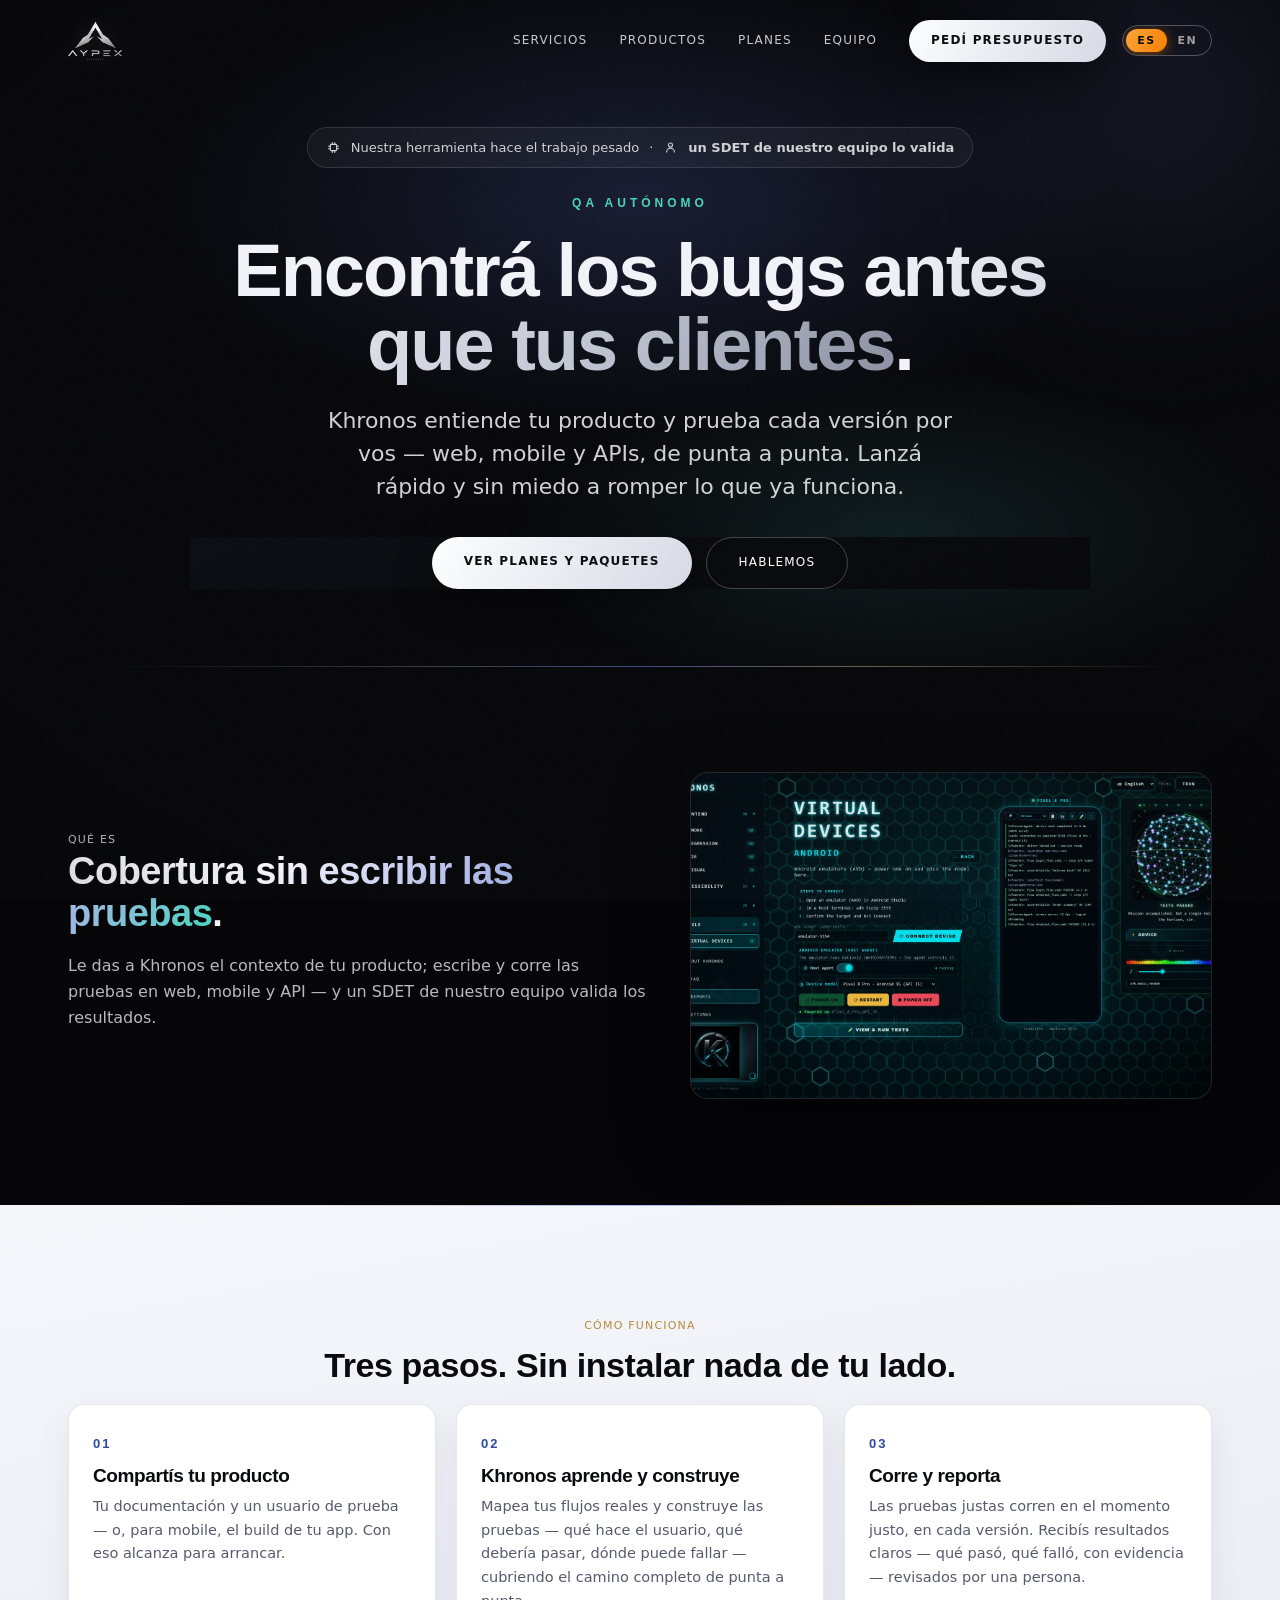
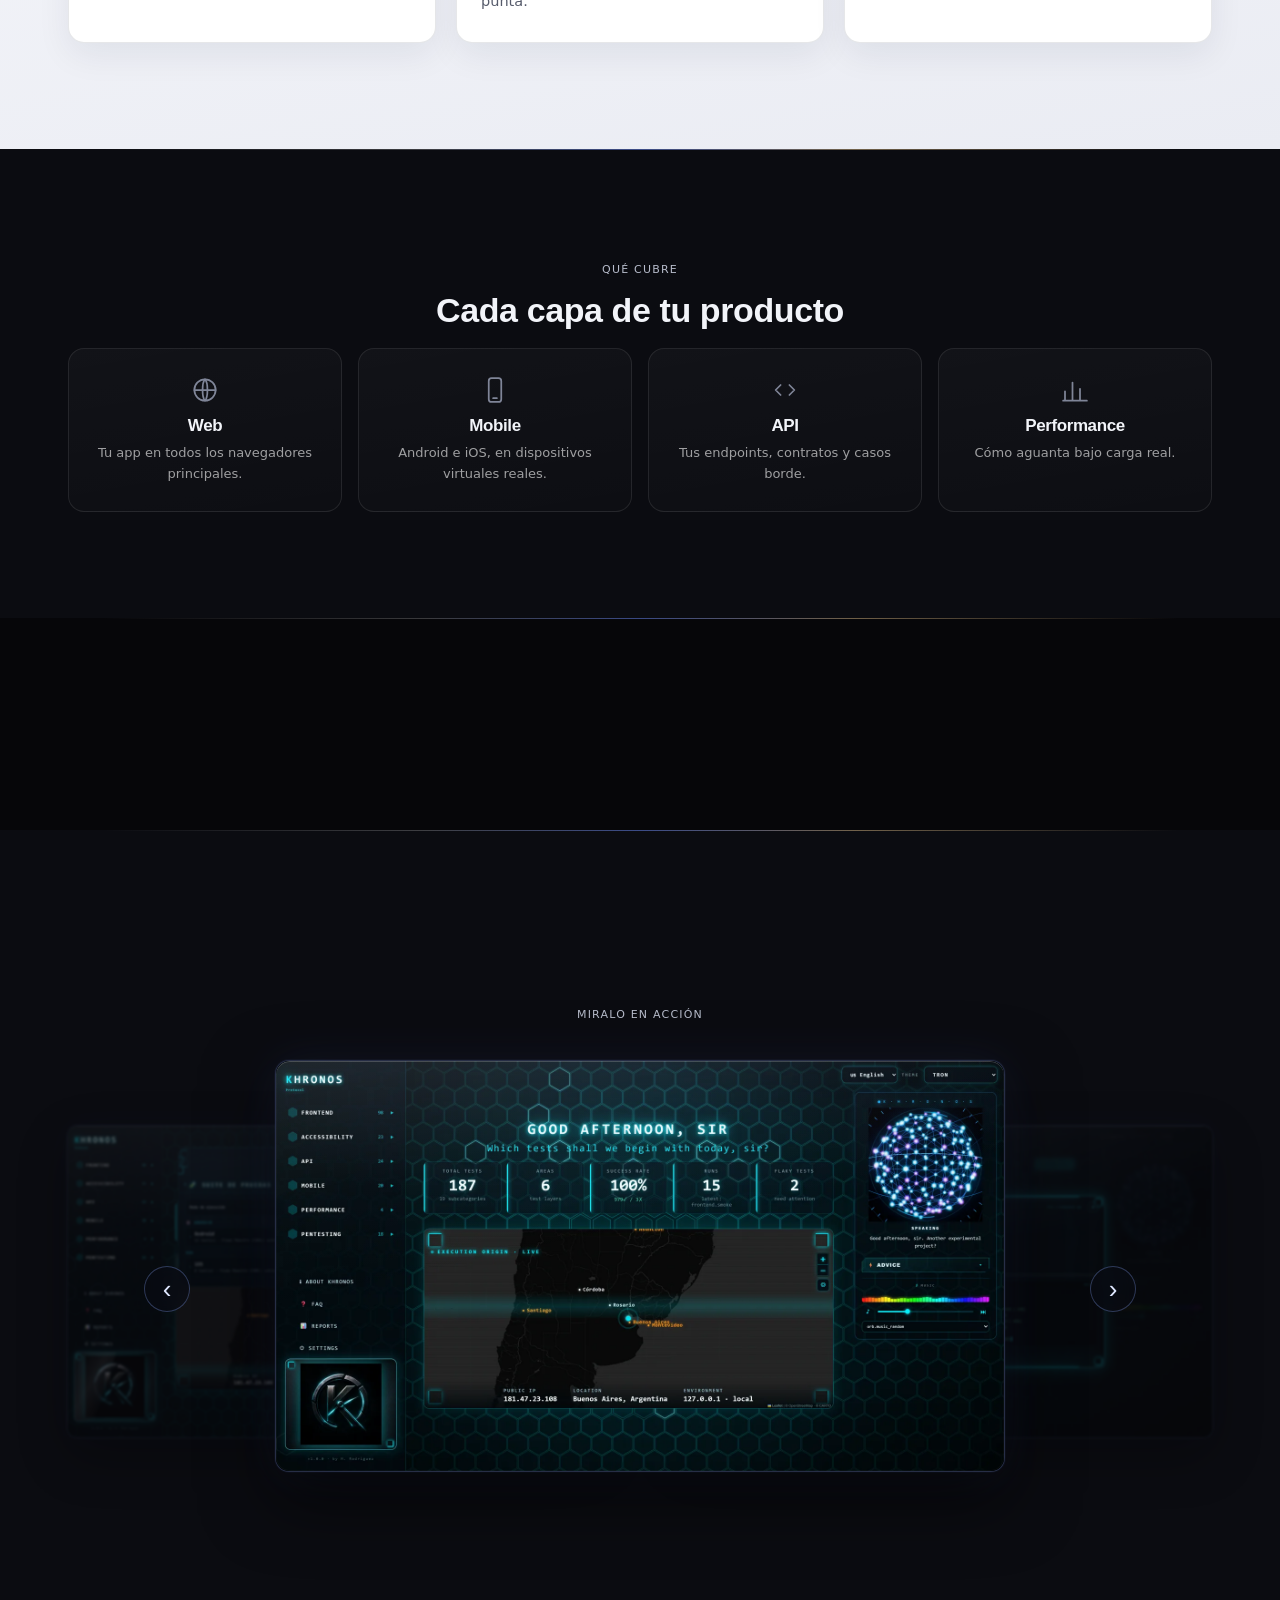
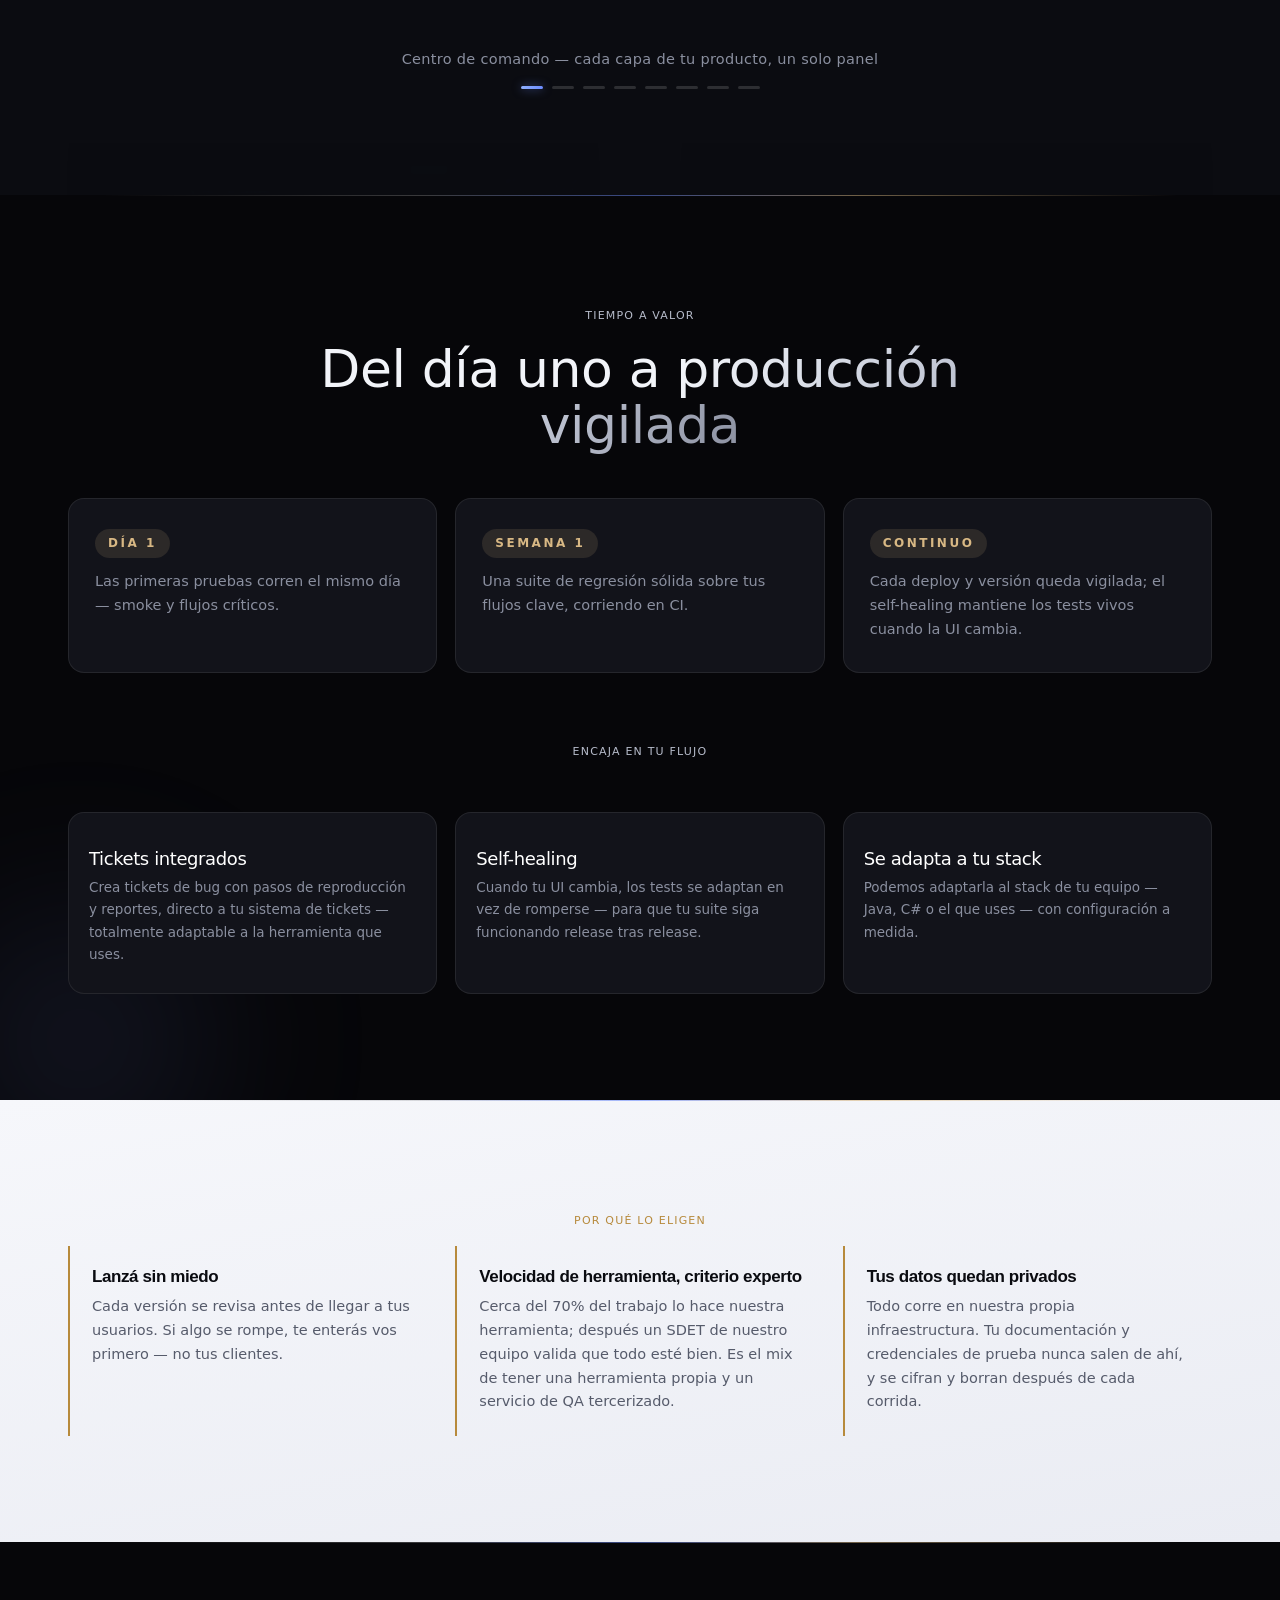
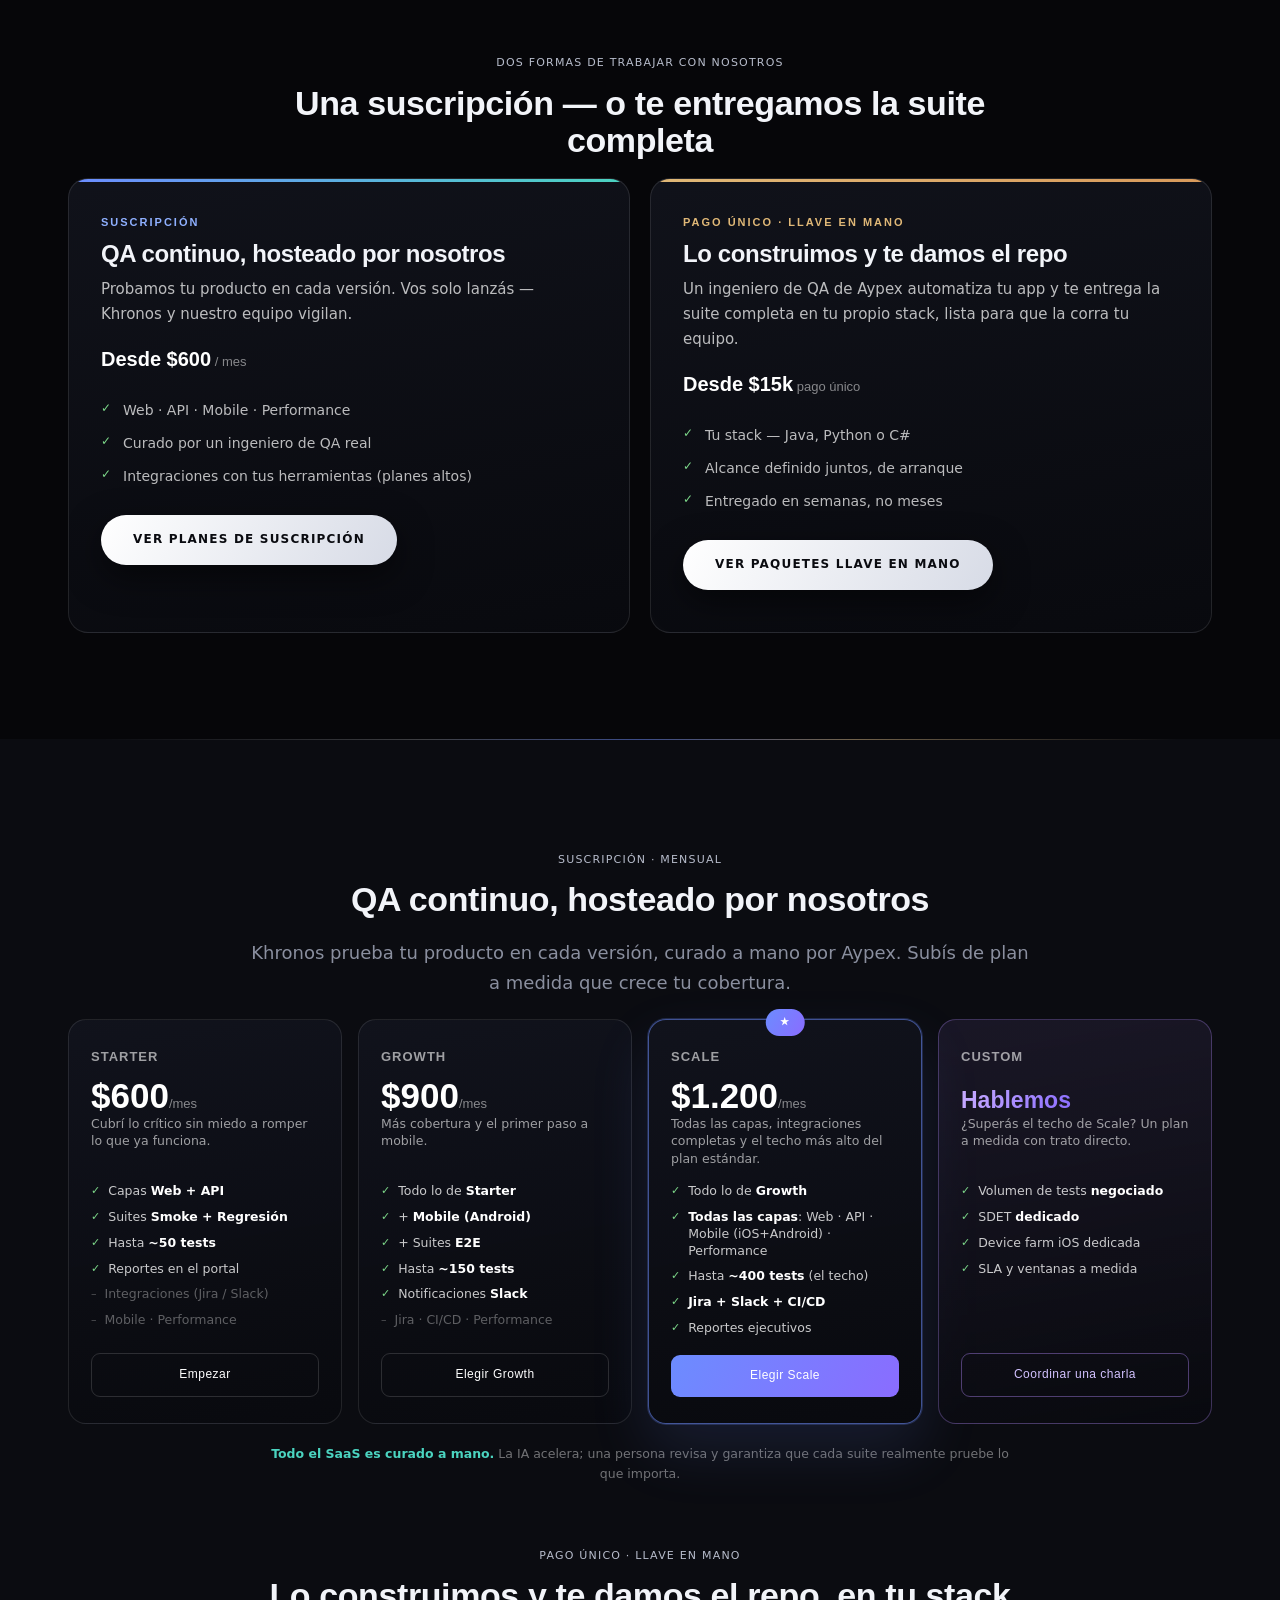
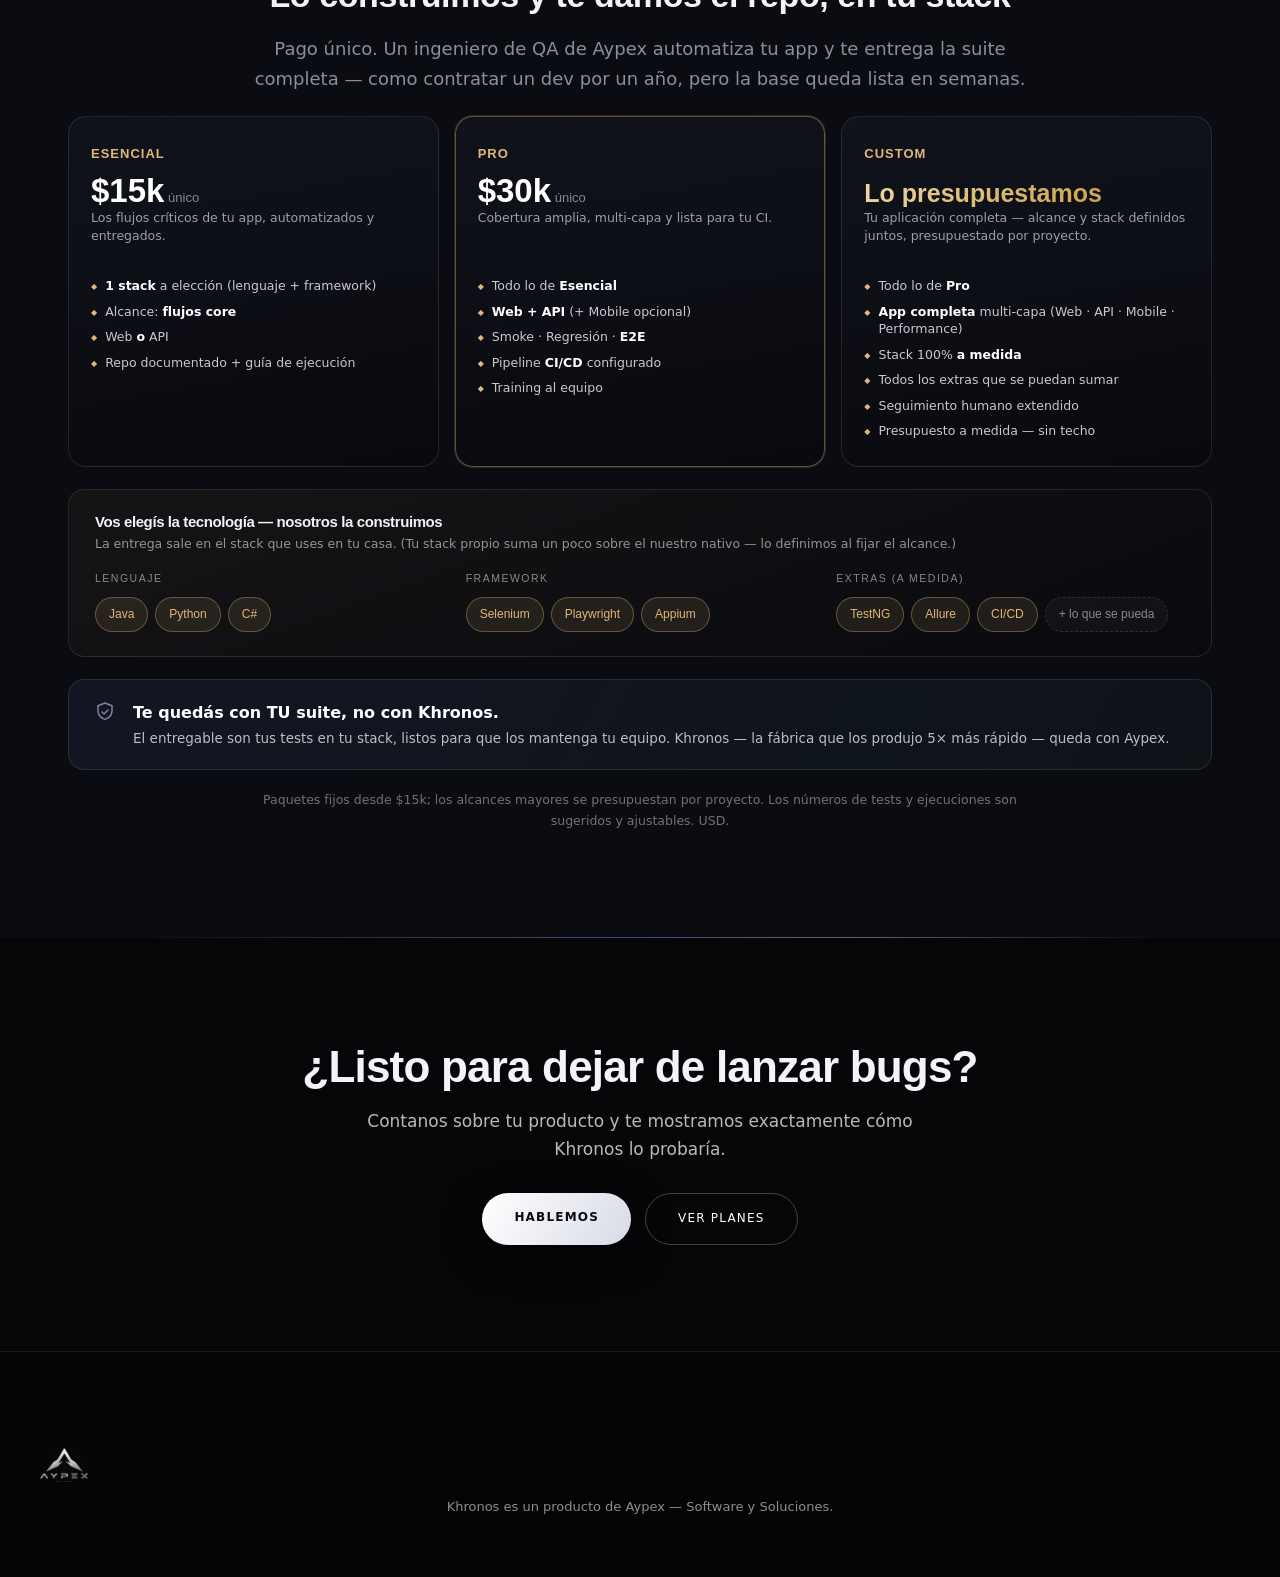
==== commit b1bbdeb1: "feat(khronos): consolidate all Khronos content into the dedicated page - Move the how-much/tagged-te" ====
--- a/khronos.html
+++ b/khronos.html
@@ -11,7 +11,7 @@
 <link rel="preconnect" href="https://fonts.gstatic.com" crossorigin>
 <link href="https://fonts.googleapis.com/css2?family=Space+Grotesk:wght@400;500;600;700&family=Inter:wght@300;400;500;600&display=swap" rel="stylesheet">
 <link rel="icon" type="image/png" href="assets/logo-final.png">
-<link rel="stylesheet" href="css/styles.css?v=21">
+<link rel="stylesheet" href="css/styles.css?v=24">
 <style>
   /* Khronos landing — page-specific, layered on the site's styles */
   .kh-hero{position:relative;min-height:74vh;display:flex;align-items:center;text-align:center;overflow:hidden;padding:120px 0 70px;}
@@ -29,7 +29,7 @@
   .kh-2col h2{font-family:'Space Grotesk',sans-serif;font-size:clamp(26px,3.6vw,38px);font-weight:600;line-height:1.1;margin-bottom:18px;letter-spacing:-.5px;}
   .kh-2col p{color:rgba(255,255,255,.72);font-weight:300;font-size:16px;margin-bottom:14px;}
   .kh-2col .grad{background:linear-gradient(120deg,#fff,#a9b4e6 60%,#4bd4c0);-webkit-background-clip:text;background-clip:text;color:transparent;}
-  .kh-visual{aspect-ratio:4/3;border-radius:18px;border:1px solid rgba(255,255,255,.1);overflow:hidden;position:relative;background:#0a0b12;box-shadow:0 30px 70px rgba(0,0,0,.5);}
+  .kh-visual{aspect-ratio:16/10;border-radius:18px;border:1px solid rgba(255,255,255,.1);overflow:hidden;position:relative;background:#0a0b12;box-shadow:0 30px 70px rgba(0,0,0,.5);}
   .kh-visual img{width:100%;height:100%;object-fit:cover;opacity:.92;}
 
   .kh-steps{padding:20px 0 70px;}
@@ -78,6 +78,80 @@
     .cov-grid{grid-template-columns:1fr 1fr;}
     .ways-grid{grid-template-columns:1fr;}
   }
+
+  /* ── Plans embedded (namespaced .khp-*, no collisions) ── */
+  .kh-plans{padding:30px 0 80px;}
+  .khp-sub-h{margin-top:56px;}
+  .khp-tiers{display:grid;grid-template-columns:repeat(4,1fr);gap:16px;margin-top:22px;align-items:stretch;}
+  .khp-tier{position:relative;background:linear-gradient(170deg,rgba(18,20,29,.92),rgba(9,10,15,.96));border:1px solid rgba(255,255,255,.1);border-radius:18px;padding:26px 22px;display:flex;flex-direction:column;transition:.35s;}
+  .khp-tier:hover{transform:translateY(-5px);border-color:rgba(108,140,255,.35);box-shadow:0 26px 54px rgba(0,0,0,.5);}
+  .khp-tier.feat{border-color:rgba(108,140,255,.55);box-shadow:0 0 0 1px rgba(108,140,255,.22),0 26px 60px rgba(108,140,255,.13);}
+  .khp-tier.feat::before{content:attr(data-badge);position:absolute;top:-11px;left:50%;transform:translateX(-50%);background:linear-gradient(120deg,#6c8cff,#8a6cff);color:#fff;font-family:'Space Grotesk',sans-serif;font-size:10px;letter-spacing:1.5px;text-transform:uppercase;font-weight:700;padding:5px 14px;border-radius:20px;white-space:nowrap;}
+  .khp-tier.cust{background:linear-gradient(170deg,rgba(180,138,255,.09),rgba(9,10,15,.96));border-color:rgba(180,138,255,.3);}
+  .khp-name{font-family:'Space Grotesk',sans-serif;font-size:13px;letter-spacing:1px;text-transform:uppercase;font-weight:600;color:rgba(255,255,255,.6);}
+  .khp-price{font-family:'Space Grotesk',sans-serif;font-weight:700;font-size:35px;color:#fff;margin:10px 0 2px;line-height:1;}
+  .khp-price small{font-size:13px;color:rgba(255,255,255,.5);font-weight:400;}
+  .khp-price .c{font-size:23px;background:linear-gradient(120deg,#c9adff,#8a6cff);-webkit-background-clip:text;background-clip:text;color:transparent;}
+  .khp-tag{color:rgba(255,255,255,.6);font-size:12.5px;font-weight:300;min-height:54px;margin-bottom:14px;line-height:1.4;}
+  .khp-feats{list-style:none;display:flex;flex-direction:column;gap:9px;flex:1;margin-bottom:18px;}
+  .khp-feats li{font-size:12.5px;color:rgba(255,255,255,.78);font-weight:300;display:flex;gap:8px;line-height:1.35;}
+  .khp-feats li::before{content:"✓";color:#7dd88a;font-size:11px;flex:none;margin-top:1px;}
+  .khp-feats li.no{color:rgba(255,255,255,.34);}
+  .khp-feats li.no::before{content:"–";color:rgba(255,255,255,.3);}
+  .khp-feats li b{color:#fff;font-weight:600;}
+  .khp-cta{font-family:'Space Grotesk',sans-serif;font-size:12px;letter-spacing:.5px;font-weight:500;text-align:center;padding:11px;border-radius:9px;border:1px solid rgba(255,255,255,.14);color:#fff;text-decoration:none;transition:.25s;}
+  .khp-tier.feat .khp-cta{background:linear-gradient(120deg,#6c8cff,#8a6cff);border:none;}
+  .khp-tier.cust .khp-cta{border-color:rgba(180,138,255,.4);color:#d3c2ff;}
+  .khp-cta:hover{border-color:rgba(255,255,255,.32);}
+  .khp-note{text-align:center;color:rgba(255,255,255,.42);font-size:12.5px;font-weight:300;margin-top:20px;max-width:760px;margin-left:auto;margin-right:auto;}
+  .khp-note b{color:#4bd4c0;font-weight:600;}
+  .khp-hand{display:grid;grid-template-columns:repeat(3,1fr);gap:16px;margin-top:22px;}
+  .khp-h{background:linear-gradient(170deg,rgba(18,20,29,.92),rgba(9,10,15,.96));border:1px solid rgba(255,255,255,.1);border-radius:18px;padding:26px 22px;transition:.35s;}
+  .khp-h:hover{transform:translateY(-5px);border-color:rgba(224,184,119,.4);box-shadow:0 26px 54px rgba(0,0,0,.5);}
+  .khp-h.mid{border-color:rgba(224,184,119,.4);box-shadow:0 0 0 1px rgba(224,184,119,.16);}
+  .khp-hname{font-family:'Space Grotesk',sans-serif;font-size:13px;letter-spacing:1px;text-transform:uppercase;font-weight:600;color:#e0b877;}
+  .khp-hprice{font-family:'Space Grotesk',sans-serif;font-weight:700;font-size:33px;color:#fff;margin:10px 0 2px;line-height:1;}
+  .khp-hprice small{font-size:13px;color:rgba(255,255,255,.5);font-weight:400;}
+  .khp-hfeats{list-style:none;display:flex;flex-direction:column;gap:8px;}
+  .khp-hfeats li{font-size:12.5px;color:rgba(255,255,255,.78);font-weight:300;display:flex;gap:8px;line-height:1.4;}
+  .khp-hfeats li::before{content:"◆";color:#e0b877;font-size:8px;margin-top:4px;flex:none;}
+  .khp-hfeats li b{color:#fff;font-weight:600;}
+  .khp-stack{margin-top:22px;background:linear-gradient(160deg,rgba(224,184,119,.05),rgba(9,10,15,.9));border:1px solid rgba(255,255,255,.1);border-radius:16px;padding:24px 26px;}
+  .khp-stack h4{font-family:'Space Grotesk',sans-serif;font-size:15px;font-weight:600;margin-bottom:4px;}
+  .khp-stack .sh{color:rgba(255,255,255,.55);font-size:12.5px;font-weight:300;margin-bottom:16px;}
+  .khp-srow{display:flex;flex-wrap:wrap;gap:22px;}
+  .khp-scol{flex:1;min-width:180px;}
+  .khp-scol .l{font-family:'Space Grotesk',sans-serif;font-size:10.5px;letter-spacing:1.5px;text-transform:uppercase;color:rgba(255,255,255,.5);margin-bottom:9px;}
+  .khp-chips{display:flex;flex-wrap:wrap;gap:7px;}
+  .khp-chip{font-family:'Space Grotesk',sans-serif;font-size:12px;font-weight:500;padding:7px 13px;border-radius:22px;background:rgba(224,184,119,.1);border:1px solid rgba(224,184,119,.35);color:#e0b877;}
+  .khp-chip.plus{background:rgba(255,255,255,.03);border-color:rgba(255,255,255,.12);color:rgba(255,255,255,.5);border-style:dashed;}
+  .khp-moat{margin-top:22px;display:flex;gap:16px;align-items:flex-start;background:linear-gradient(120deg,rgba(108,140,255,.08),rgba(75,212,192,.04));border:1px solid rgba(255,255,255,.1);border-radius:16px;padding:20px 24px;}
+  .khp-moat .mi{font-size:22px;flex:none;}
+  .khp-moat b{color:#fff;font-weight:600;}
+  .khp-moat p{color:rgba(255,255,255,.72);font-size:13.5px;font-weight:300;}
+  @media(max-width:860px){.khp-tiers{grid-template-columns:1fr 1fr;}.khp-hand{grid-template-columns:1fr;}}
+  @media(max-width:560px){.khp-tiers{grid-template-columns:1fr;}}
+
+  /* ── standard monochrome line icons (no colorful emoji) ── */
+  .kh-i{width:15px;height:15px;stroke:currentColor;fill:none;stroke-width:1.7;stroke-linecap:round;stroke-linejoin:round;vertical-align:-2px;flex:none;}
+  .kh-badge{color:rgba(255,255,255,.8);}
+  .cov-card .ic{color:#7f8598;line-height:0;}
+  .cov-card .ic svg{width:30px;height:30px;stroke:currentColor;fill:none;stroke-width:1.4;stroke-linecap:round;stroke-linejoin:round;}
+  .khp-moat .mi{line-height:0;}
+  .khp-moat .mi svg{width:24px;height:24px;stroke:#7f8598;fill:none;stroke-width:1.5;stroke-linecap:round;stroke-linejoin:round;}
+
+  /* ── light-section overrides for the custom Khronos blocks (dark→white) ── */
+  .block.light .kh-2col h2{color:#0a0b10;}
+  .block.light .kh-2col p{color:#565b6b;}
+  .block.light .kh-2col .grad{background:linear-gradient(120deg,#2f4a9e,#6c8cff 58%,#b78a3c);-webkit-background-clip:text;background-clip:text;color:transparent;}
+  .block.light .kh-visual{border-color:rgba(12,22,45,.12);box-shadow:0 18px 44px rgba(20,30,60,.12);background:#fff;}
+  .block.light .why{border-left-color:#b78a3c;}
+  .block.light .why h4{color:#0a0b10;}
+  .block.light .why p{color:#565b6b;}
+  .block.light .kh-step{background:#fff;border-color:rgba(12,22,45,.1);box-shadow:0 12px 34px rgba(20,30,60,.07);}
+  .block.light .kh-step h3{color:#0a0b10;}
+  .block.light .kh-step p{color:#565b6b;}
+  .block.light .kh-step .n{color:#2f4a9e;}
 </style>
 </head>
 <body>
@@ -90,7 +164,7 @@
       <nav class="menu" id="menu">
         <a href="index.html#servicios" data-en="Services" data-es="Servicios">Services</a>
         <a href="index.html#producto" data-en="Products" data-es="Productos">Products</a>
-        <a href="khronos-planes.html" data-en="Plans" data-es="Planes">Plans</a>
+        <a href="#planes" data-en="Plans" data-es="Planes">Plans</a>
         <a href="index.html#equipo" data-en="Team" data-es="Equipo">Team</a>
         <a class="btn solid" href="index.html#contacto" data-en="Get a quote" data-es="Pedí presupuesto">Get a quote</a>
       </nav>
@@ -109,12 +183,12 @@
   <span class="glow"></span>
   <span class="orb orb-c f1" style="width:520px;height:520px;top:-160px;right:-140px"></span>
   <div class="wrap">
-    <div class="kh-badge">🤖 <span data-en="AI does the heavy lifting" data-es="La IA hace el trabajo pesado">AI does the heavy lifting</span> · 👤 <b data-en="a real QA engineer guarantees it" data-es="un ingeniero de QA real lo garantiza">a real QA engineer guarantees it</b></div>
+    <div class="kh-badge"><svg viewBox="0 0 24 24" class="kh-i"><rect x="7" y="7" width="10" height="10" rx="1.5"/><path d="M10 4v2.5M14 4v2.5M10 17.5V20M14 17.5V20M4 10h2.5M4 14h2.5M17.5 10H20M17.5 14H20"/></svg> <span data-en="Our tool does the heavy lifting" data-es="Nuestra herramienta hace el trabajo pesado">Our tool does the heavy lifting</span> · <svg viewBox="0 0 24 24" class="kh-i"><circle cx="12" cy="8" r="3.2"/><path d="M5.8 19.2a6.2 6.2 0 0 1 12.4 0"/></svg> <b data-en="a QA engineer validates it" data-es="un SDET de nuestro equipo lo valida">a QA engineer validates it</b></div>
     <div class="kh-eyebrow" data-en="Autonomous QA" data-es="QA autónomo">Autonomous QA</div>
     <h1 data-en="Catch bugs <span class='grad'>before your customers do</span>." data-es="Encontrá los bugs <span class='grad'>antes que tus clientes</span>.">Catch bugs <span class="grad">before your customers do</span>.</h1>
     <p class="sub" data-en="Khronos understands your product and tests every release for you — web, mobile and APIs, end to end. Ship fast, without fear of breaking what already works." data-es="Khronos entiende tu producto y prueba cada versión por vos — web, mobile y APIs, de punta a punta. Lanzá rápido y sin miedo a romper lo que ya funciona.">Khronos understands your product and tests every release for you — web, mobile and APIs, end to end. Ship fast, without fear of breaking what already works.</p>
     <div class="cta">
-      <a class="btn solid" href="khronos-planes.html" data-en="See plans &amp; packages" data-es="Ver planes y paquetes">See plans &amp; packages</a>
+      <a class="btn solid" href="#planes" data-en="See plans &amp; packages" data-es="Ver planes y paquetes">See plans &amp; packages</a>
       <a class="btn" href="index.html#contacto" data-en="Talk to us" data-es="Hablemos">Talk to us</a>
     </div>
   </div>
@@ -126,17 +200,16 @@
     <div class="kh-2col">
       <div>
         <span class="eyebrow" data-en="What it is" data-es="Qué es">What it is</span>
-        <h2 data-en="Show it your product once. <span class='grad'>It learns it.</span>" data-es="Le mostrás tu producto una vez. <span class='grad'>Lo aprende.</span>">Show it your product once. <span class="grad">It learns it.</span></h2>
-        <p data-en="You don't have to dictate every test. You give Khronos your product's context — how it works, how people use it, what should happen at each step — and it understands your product and writes the tests for you." data-es="No hace falta que le dictes cada prueba. Le das a Khronos el contexto de tu producto — cómo funciona, cómo lo usa la gente, qué debería pasar en cada paso — y entiende tu producto y escribe las pruebas por vos.">You don't have to dictate every test. You give Khronos your product's context — how it works, how people use it, what should happen at each step — and it understands your product and writes the tests for you.</p>
-        <p data-en="Then it runs the right tests at the right time, on every release, and tells you in plain language what works and what broke — with a real QA engineer from Aypex watching over it." data-es="Después corre las pruebas justas en el momento justo, en cada versión, y te dice en lenguaje claro qué funciona y qué se rompió — con un ingeniero de QA real de Aypex supervisando.">Then it runs the right tests at the right time, on every release, and tells you in plain language what works and what broke — with a real QA engineer from Aypex watching over it.</p>
-      </div>
-      <div class="kh-visual"><img src="assets/khronos/04_command_center.webp" alt="Khronos command center"></div>
+        <h2 data-en="Coverage <span class='grad'>without writing the tests</span>." data-es="Cobertura <span class='grad'>sin escribir las pruebas</span>.">Coverage <span class="grad">without writing the tests</span>.</h2>
+        <p data-en="You give Khronos your product's context; it writes and runs the tests across web, mobile and API — and a QA engineer from our team validates the results." data-es="Le das a Khronos el contexto de tu producto; escribe y corre las pruebas en web, mobile y API — y un SDET de nuestro equipo valida los resultados.">You give Khronos your product's context; it writes and runs the tests across web, mobile and API — and a QA engineer from our team validates the results.</p>
+      </div>
+      <div class="kh-visual"><img src="assets/khronos/16_device_running.webp" alt="Khronos running mobile tests on a virtual device"></div>
     </div>
   </div>
 </section>
 
 <!-- HOW IT WORKS (black box, no tech) -->
-<section class="kh-steps block">
+<section class="kh-steps block light">
   <div class="wrap">
     <div class="center"><span class="eyebrow" data-en="How it works" data-es="Cómo funciona">How it works</span>
       <h2 style="font-family:'Space Grotesk',sans-serif;font-size:clamp(24px,3.4vw,34px);font-weight:600;margin-top:10px" data-en="Three steps. No setup on your side." data-es="Tres pasos. Sin instalar nada de tu lado.">Three steps. No setup on your side.</h2></div>
@@ -155,26 +228,106 @@
 </section>
 
 <!-- COVERAGE -->
-<section class="kh-cov block">
+<section class="kh-cov block alt">
   <div class="wrap">
     <div class="center"><span class="eyebrow" data-en="What it covers" data-es="Qué cubre">What it covers</span>
       <h2 style="font-family:'Space Grotesk',sans-serif;font-size:clamp(24px,3.4vw,34px);font-weight:600;margin-top:10px" data-en="Every layer of your product" data-es="Cada capa de tu producto">Every layer of your product</h2></div>
     <div class="cov-grid">
-      <div class="cov-card"><div class="ic">🌐</div><h4 data-en="Web" data-es="Web">Web</h4><p data-en="Your app across every major browser." data-es="Tu app en todos los navegadores principales.">Your app across every major browser.</p></div>
-      <div class="cov-card"><div class="ic">📱</div><h4 data-en="Mobile" data-es="Mobile">Mobile</h4><p data-en="Android &amp; iOS, on real virtual devices." data-es="Android e iOS, en dispositivos virtuales reales.">Android &amp; iOS, on real virtual devices.</p></div>
-      <div class="cov-card"><div class="ic">🔌</div><h4 data-en="API" data-es="API">API</h4><p data-en="Your endpoints, contracts and edge cases." data-es="Tus endpoints, contratos y casos borde.">Your endpoints, contracts and edge cases.</p></div>
-      <div class="cov-card"><div class="ic">📈</div><h4 data-en="Performance" data-es="Performance">Performance</h4><p data-en="How it holds up under real load." data-es="Cómo aguanta bajo carga real.">How it holds up under real load.</p></div>
+      <div class="cov-card"><div class="ic"><svg viewBox="0 0 24 24"><circle cx="12" cy="12" r="8.5"/><path d="M3.5 12h17M12 3.5c2.6 2.5 2.6 14.5 0 17M12 3.5c-2.6 2.5-2.6 14.5 0 17"/></svg></div><h4 data-en="Web" data-es="Web">Web</h4><p data-en="Your app across every major browser." data-es="Tu app en todos los navegadores principales.">Your app across every major browser.</p></div>
+      <div class="cov-card"><div class="ic"><svg viewBox="0 0 24 24"><rect x="7" y="2.5" width="10" height="19" rx="2.2"/><path d="M10.5 18.5h3"/></svg></div><h4 data-en="Mobile" data-es="Mobile">Mobile</h4><p data-en="Android &amp; iOS, on real virtual devices." data-es="Android e iOS, en dispositivos virtuales reales.">Android &amp; iOS, on real virtual devices.</p></div>
+      <div class="cov-card"><div class="ic"><svg viewBox="0 0 24 24"><path d="M8.5 8L4.5 12l4 4M15.5 8l4 4-4 4"/></svg></div><h4 data-en="API" data-es="API">API</h4><p data-en="Your endpoints, contracts and edge cases." data-es="Tus endpoints, contratos y casos borde.">Your endpoints, contracts and edge cases.</p></div>
+      <div class="cov-card"><div class="ic"><svg viewBox="0 0 24 24"><path d="M4 20.5V13M10 20.5V6M16 20.5v-9.5M2.5 20.5h19"/></svg></div><h4 data-en="Performance" data-es="Performance">Performance</h4><p data-en="How it holds up under real load." data-es="Cómo aguanta bajo carga real.">How it holds up under real load.</p></div>
+    </div>
+  </div>
+</section>
+
+
+<!-- TEST TYPES + COVERAGE (moved from home) -->
+<section class="block">
+  <div class="wrap">
+    
+  </div>
+</section>
+
+<!-- SEE IT IN ACTION (moved from home) -->
+<section class="block alt">
+  <div class="wrap">
+    <!-- Khronos in action — futuristic carousel -->
+    <div class="center cov-head"><span class="eyebrow" data-en="See it in action" data-es="Miralo en acción">See it in action</span></div>
+    <div class="kcar" id="kcar" aria-roledescription="carousel" aria-label="Khronos screenshots">
+      <div class="kcar-stage" id="kcarStage">
+        <button class="kcar-nav kcar-prev" id="kcarPrev" type="button" aria-label="Previous">&#8249;</button>
+        <div class="kcar-track" id="kcarTrack">
+          <figure class="kcar-slide" data-cap-en="Command center — every layer of your product, one dashboard" data-cap-es="Centro de comando — cada capa de tu producto, un solo panel">
+            <div class="kcar-frame"><img src="assets/khronos/04_command_center.webp" alt="Khronos command center" loading="lazy"><span class="kcar-glare"></span></div>
+            <div class="kcar-mirror"><img src="assets/khronos/04_command_center.webp" alt="" aria-hidden="true" loading="lazy"></div>
+          </figure>
+          <figure class="kcar-slide" data-cap-en="Live execution — real-time telemetry with self-healing selectors" data-cap-es="Ejecución en vivo — telemetría en tiempo real con selectores auto-reparables">
+            <div class="kcar-frame"><img src="assets/khronos/08_execution_live.webp" alt="Khronos live test execution" loading="lazy"><span class="kcar-glare"></span></div>
+            <div class="kcar-mirror"><img src="assets/khronos/08_execution_live.webp" alt="" aria-hidden="true" loading="lazy"></div>
+          </figure>
+          <figure class="kcar-slide" data-cap-en="90 tests, 3 browsers, zero failures — release with confidence" data-cap-es="90 pruebas, 3 navegadores, cero fallas — lanzá con confianza">
+            <div class="kcar-frame"><img src="assets/khronos/09_execution_passed.webp" alt="Khronos test run passed" loading="lazy"><span class="kcar-glare"></span></div>
+            <div class="kcar-mirror"><img src="assets/khronos/09_execution_passed.webp" alt="" aria-hidden="true" loading="lazy"></div>
+          </figure>
+          <figure class="kcar-slide" data-cap-en="API warm-up — virtual users ramping from 1 to 100, bottlenecks exposed" data-cap-es="Warm-up de APIs — usuarios virtuales de 1 a 100, cuellos de botella al descubierto">
+            <div class="kcar-frame"><img src="assets/khronos/10_api_warmup_ramp.webp" alt="Khronos API warm-up ramp" loading="lazy"><span class="kcar-glare"></span></div>
+            <div class="kcar-mirror"><img src="assets/khronos/10_api_warmup_ramp.webp" alt="" aria-hidden="true" loading="lazy"></div>
+          </figure>
+          <figure class="kcar-slide" data-cap-en="Virtual devices — power on an Android emulator from the dashboard" data-cap-es="Dispositivos virtuales — encendé un emulador Android desde el panel">
+            <div class="kcar-frame"><img src="assets/khronos/13_virtual_devices.webp" alt="Khronos virtual devices panel" loading="lazy"><span class="kcar-glare"></span></div>
+            <div class="kcar-mirror"><img src="assets/khronos/13_virtual_devices.webp" alt="" aria-hidden="true" loading="lazy"></div>
+          </figure>
+          <figure class="kcar-slide" data-cap-en="Mobile flows running — live device mirror and logs, no extra tooling" data-cap-es="Flows mobile corriendo — espejo del device y logs en vivo, sin herramientas extra">
+            <div class="kcar-frame"><img src="assets/khronos/16_device_running.webp" alt="Khronos mobile device running Maestro flows" loading="lazy"><span class="kcar-glare"></span></div>
+            <div class="kcar-mirror"><img src="assets/khronos/16_device_running.webp" alt="" aria-hidden="true" loading="lazy"></div>
+          </figure>
+          <figure class="kcar-slide" data-cap-en="Reports &amp; trends — every run tracked, flaky tests flagged" data-cap-es="Reportes y tendencias — cada corrida registrada, tests flaky señalados">
+            <div class="kcar-frame"><img src="assets/khronos/12_reports.webp" alt="Khronos reports and trends" loading="lazy"><span class="kcar-glare"></span></div>
+            <div class="kcar-mirror"><img src="assets/khronos/12_reports.webp" alt="" aria-hidden="true" loading="lazy"></div>
+          </figure>
+          <figure class="kcar-slide" data-cap-en="Your whole test taxonomy — pick a suite, hit run" data-cap-es="Toda tu taxonomía de pruebas — elegí una suite y dale run">
+            <div class="kcar-frame"><img src="assets/khronos/06_test_suites.webp" alt="Khronos test suites panel" loading="lazy"><span class="kcar-glare"></span></div>
+            <div class="kcar-mirror"><img src="assets/khronos/06_test_suites.webp" alt="" aria-hidden="true" loading="lazy"></div>
+          </figure>
+        </div>
+        <button class="kcar-nav kcar-next" id="kcarNext" type="button" aria-label="Next">&#8250;</button>
+      </div>
+      <p class="kcar-cap" id="kcarCap" aria-live="polite"></p>
+      <div class="kcar-dots" id="kcarDots" role="tablist"></div>
+    </div>
+  </div>
+</section>
+
+<!-- TIME TO VALUE + WORKFLOW (moved from home) -->
+<section class="block">
+  <span class="orb orb-c f1" style="width:420px;height:420px;bottom:-150px;left:-130px"></span>
+  <div class="wrap">
+    <div class="center">
+      <span class="eyebrow" data-en="Time to value" data-es="Tiempo a valor">Time to value</span>
+      <h2 data-en="From day one to <span class='grad'>guarded releases</span>" data-es="Del día uno a <span class='grad'>producción vigilada</span>">From day one to <span class="grad">guarded releases</span></h2>
+    </div>
+    <div class="tv">
+      <div class="tv-item"><span class="tv-k" data-en="Day 1" data-es="Día 1">Day 1</span><p data-en="The first tests run the same day — smoke and critical paths." data-es="Las primeras pruebas corren el mismo día — smoke y flujos críticos.">The first tests run the same day — smoke and critical paths.</p></div>
+      <div class="tv-item"><span class="tv-k" data-en="Week 1" data-es="Semana 1">Week 1</span><p data-en="A solid regression suite over your key flows, running in CI." data-es="Una suite de regresión sólida sobre tus flujos clave, corriendo en CI.">A solid regression suite over your key flows, running in CI.</p></div>
+      <div class="tv-item"><span class="tv-k" data-en="Ongoing" data-es="Continuo">Ongoing</span><p data-en="Every deploy and version is watched; self-healing keeps tests alive as the UI changes." data-es="Cada deploy y versión queda vigilada; el self-healing mantiene los tests vivos cuando la UI cambia.">Every deploy and version is watched; self-healing keeps tests alive as the UI changes.</p></div>
+    </div>
+    <div class="center cov-head"><span class="eyebrow" data-en="Fits your workflow" data-es="Encaja en tu flujo">Fits your workflow</span></div>
+    <div class="hiw">
+      <div class="step"><h3 data-en="Ticketing, wired in" data-es="Tickets integrados">Ticketing, wired in</h3><p data-en="Auto-creates bug tickets with reproduction steps and reports, straight into your ticketing system — fully adaptable to whatever tracker your team uses." data-es="Crea tickets de bug con pasos de reproducción y reportes, directo a tu sistema de tickets — totalmente adaptable a la herramienta que uses.">Auto-creates bug tickets with reproduction steps and reports, straight into your ticketing system — fully adaptable to whatever tracker your team uses.</p></div>
+      <div class="step"><h3 data-en="Self-healing" data-es="Self-healing">Self-healing</h3><p data-en="When your UI changes, tests adapt instead of breaking — so your suite keeps working release after release." data-es="Cuando tu UI cambia, los tests se adaptan en vez de romperse — para que tu suite siga funcionando release tras release.">When your UI changes, tests adapt instead of breaking — so your suite keeps working release after release.</p></div>
+      <div class="step"><h3 data-en="Adapts to your stack" data-es="Se adapta a tu stack">Adapts to your stack</h3><p data-en="We can adapt it to your team's stack — Java, C# or whatever you use — with tailored setup." data-es="Podemos adaptarla al stack de tu equipo — Java, C# o el que uses — con configuración a medida.">We can adapt it to your team's stack — Java, C# or whatever you use — with tailored setup.</p></div>
     </div>
   </div>
 </section>
 
 <!-- WHY -->
-<section class="kh-why block">
+<section class="kh-why block light">
   <div class="wrap">
     <div class="center"><span class="eyebrow" data-en="Why teams choose it" data-es="Por qué lo eligen">Why teams choose it</span></div>
     <div class="why-grid">
       <div class="why"><h4 data-en="Ship without fear" data-es="Lanzá sin miedo">Ship without fear</h4><p data-en="Every release is checked before it reaches your users. If something breaks, you know first — not your customers." data-es="Cada versión se revisa antes de llegar a tus usuarios. Si algo se rompe, te enterás vos primero — no tus clientes.">Every release is checked before it reaches your users. If something breaks, you know first — not your customers.</p></div>
-      <div class="why"><h4 data-en="AI speed, human trust" data-es="Velocidad de IA, confianza humana">AI speed, human trust</h4><p data-en="The AI does the heavy lifting fast; a real QA engineer reviews and guarantees it. Not a robot left on its own." data-es="La IA hace el trabajo pesado rápido; un ingeniero de QA real revisa y lo garantiza. No un robot dejado solo.">The AI does the heavy lifting fast; a real QA engineer reviews and guarantees it. Not a robot left on its own.</p></div>
+      <div class="why"><h4 data-en="Tool speed, expert oversight" data-es="Velocidad de herramienta, criterio experto">Tool speed, expert oversight</h4><p data-en="About 70% of the work is done by our tool; a QA engineer from our team then validates everything is right. It's the mix of an in-house tool and an outsourced QA service." data-es="Cerca del 70% del trabajo lo hace nuestra herramienta; después un SDET de nuestro equipo valida que todo esté bien. Es el mix de tener una herramienta propia y un servicio de QA tercerizado.">About 70% of the work is done by our tool; a QA engineer from our team then validates everything is right. It's the mix of an in-house tool and an outsourced QA service.</p></div>
       <div class="why"><h4 data-en="Your data stays private" data-es="Tus datos quedan privados">Your data stays private</h4><p data-en="Everything runs on our own infrastructure. Your documentation and test credentials never leave it, and are encrypted and deleted after each run." data-es="Todo corre en nuestra propia infraestructura. Tu documentación y credenciales de prueba nunca salen de ahí, y se cifran y borran después de cada corrida.">Everything runs on our own infrastructure. Your documentation and test credentials never leave it, and are encrypted and deleted after each run.</p></div>
     </div>
   </div>
@@ -196,7 +349,7 @@
           <li data-en="Curated by a real QA engineer" data-es="Curado por un ingeniero de QA real">Curated by a real QA engineer</li>
           <li data-en="Integrations with your tools (higher tiers)" data-es="Integraciones con tus herramientas (planes altos)">Integrations with your tools (higher tiers)</li>
         </ul>
-        <a class="btn solid" href="khronos-planes.html" data-en="See subscription plans" data-es="Ver planes de suscripción">See subscription plans</a>
+        <a class="btn solid" href="#planes" data-en="See subscription plans" data-es="Ver planes de suscripción">See subscription plans</a>
       </div>
       <div class="way hand">
         <div class="tag" data-en="One-time · Handover" data-es="Pago único · Llave en mano">One-time · Handover</div>
@@ -208,9 +361,142 @@
           <li data-en="Scope defined together, up front" data-es="Alcance definido juntos, de arranque">Scope defined together, up front</li>
           <li data-en="Delivered in weeks, not months" data-es="Entregado en semanas, no meses">Delivered in weeks, not months</li>
         </ul>
-        <a class="btn solid" href="khronos-planes.html#handover" data-en="See handover packages" data-es="Ver paquetes llave en mano">See handover packages</a>
-      </div>
-    </div>
+        <a class="btn solid" href="#handover" data-en="See handover packages" data-es="Ver paquetes llave en mano">See handover packages</a>
+      </div>
+    </div>
+  </div>
+</section>
+
+<!-- PLANS (embedded) -->
+<section class="block kh-plans alt" id="planes">
+  <div class="wrap">
+    <div class="center"><span class="eyebrow" data-en="Subscription · monthly" data-es="Suscripción · mensual">Subscription · monthly</span>
+      <h2 style="font-family:'Space Grotesk',sans-serif;font-size:clamp(24px,3.4vw,34px);font-weight:600;margin-top:10px" data-en="Continuous QA, hosted by us" data-es="QA continuo, hosteado por nosotros">Continuous QA, hosted by us</h2>
+      <p class="lead" data-en="Khronos tests your product on every release, curated by hand by Aypex. Move up a tier as your coverage grows." data-es="Khronos prueba tu producto en cada versión, curado a mano por Aypex. Subís de plan a medida que crece tu cobertura.">Khronos tests your product on every release, curated by hand by Aypex. Move up a tier as your coverage grows.</p></div>
+
+    <div class="khp-tiers">
+      <div class="khp-tier">
+        <div class="khp-name">Starter</div>
+        <div class="khp-price">$600<small>/mes</small></div>
+        <div class="khp-tag" data-en="Cover the critical paths without fear of breaking what works." data-es="Cubrí lo crítico sin miedo a romper lo que ya funciona.">Cover the critical paths without fear of breaking what works.</div>
+        <ul class="khp-feats">
+          <li><span data-en="Layers <b>Web + API</b>" data-es="Capas <b>Web + API</b>">Layers <b>Web + API</b></span></li>
+          <li><span data-en="<b>Smoke + Regression</b> suites" data-es="Suites <b>Smoke + Regresión</b>">Smoke + Regression suites</span></li>
+          <li><span data-en="Up to <b>~50 tests</b>" data-es="Hasta <b>~50 tests</b>">Up to ~50 tests</span></li>
+          <li><span data-en="Reports in the portal" data-es="Reportes en el portal">Reports in the portal</span></li>
+          <li class="no"><span data-en="Integrations (Jira / Slack)" data-es="Integraciones (Jira / Slack)">Integrations (Jira / Slack)</span></li>
+          <li class="no"><span data-en="Mobile · Performance" data-es="Mobile · Performance">Mobile · Performance</span></li>
+        </ul>
+        <a class="khp-cta" href="index.html#contacto" data-en="Start" data-es="Empezar">Start</a>
+      </div>
+
+      <div class="khp-tier">
+        <div class="khp-name">Growth</div>
+        <div class="khp-price">$900<small>/mes</small></div>
+        <div class="khp-tag" data-en="More coverage and your first step into mobile." data-es="Más cobertura y el primer paso a mobile.">More coverage and your first step into mobile.</div>
+        <ul class="khp-feats">
+          <li><span data-en="Everything in <b>Starter</b>" data-es="Todo lo de <b>Starter</b>">Everything in Starter</span></li>
+          <li><span data-en="+ <b>Mobile (Android)</b>" data-es="+ <b>Mobile (Android)</b>">+ Mobile (Android)</span></li>
+          <li><span data-en="+ <b>E2E</b> suites" data-es="+ Suites <b>E2E</b>">+ E2E suites</span></li>
+          <li><span data-en="Up to <b>~150 tests</b>" data-es="Hasta <b>~150 tests</b>">Up to ~150 tests</span></li>
+          <li><span data-en="<b>Slack</b> notifications" data-es="Notificaciones <b>Slack</b>">Slack notifications</span></li>
+          <li class="no"><span data-en="Jira · CI/CD · Performance" data-es="Jira · CI/CD · Performance">Jira · CI/CD · Performance</span></li>
+        </ul>
+        <a class="khp-cta" href="index.html#contacto" data-en="Choose Growth" data-es="Elegir Growth">Choose Growth</a>
+      </div>
+
+      <div class="khp-tier feat" data-badge="★">
+        <div class="khp-name">Scale</div>
+        <div class="khp-price">$1.200<small>/mes</small></div>
+        <div class="khp-tag" data-en="All layers, full integrations and the highest standard ceiling." data-es="Todas las capas, integraciones completas y el techo más alto del plan estándar.">All layers, full integrations and the highest standard ceiling.</div>
+        <ul class="khp-feats">
+          <li><span data-en="Everything in <b>Growth</b>" data-es="Todo lo de <b>Growth</b>">Everything in Growth</span></li>
+          <li><span data-en="<b>All layers</b>: Web · API · Mobile (iOS+Android) · Performance" data-es="<b>Todas las capas</b>: Web · API · Mobile (iOS+Android) · Performance">All layers</span></li>
+          <li><span data-en="Up to <b>~400 tests</b> (the ceiling)" data-es="Hasta <b>~400 tests</b> (el techo)">Up to ~400 tests</span></li>
+          <li><span data-en="<b>Jira + Slack + CI/CD</b>" data-es="<b>Jira + Slack + CI/CD</b>">Jira + Slack + CI/CD</span></li>
+          <li><span data-en="Executive reports" data-es="Reportes ejecutivos">Executive reports</span></li>
+        </ul>
+        <a class="khp-cta" href="index.html#contacto" data-en="Choose Scale" data-es="Elegir Scale">Choose Scale</a>
+      </div>
+
+      <div class="khp-tier cust">
+        <div class="khp-name">Custom</div>
+        <div class="khp-price"><span class="c" data-en="Let's talk" data-es="Hablemos">Let's talk</span></div>
+        <div class="khp-tag" data-en="Beyond the Scale ceiling — a tailored plan with direct attention." data-es="¿Superás el techo de Scale? Un plan a medida con trato directo.">Beyond the Scale ceiling — a tailored plan with direct attention.</div>
+        <ul class="khp-feats">
+          <li><span data-en="<b>Negotiated</b> test volume" data-es="Volumen de tests <b>negociado</b>">Negotiated test volume</span></li>
+          <li><span data-en="<b>Dedicated</b> QA engineer" data-es="SDET <b>dedicado</b>">Dedicated QA engineer</span></li>
+          <li><span data-en="Dedicated iOS device farm" data-es="Device farm iOS dedicada">Dedicated iOS device farm</span></li>
+          <li><span data-en="Custom SLA &amp; windows" data-es="SLA y ventanas a medida">Custom SLA &amp; windows</span></li>
+        </ul>
+        <a class="khp-cta" href="index.html#contacto" data-en="Book a call" data-es="Coordinar una charla">Book a call</a>
+      </div>
+    </div>
+    <p class="khp-note" data-en="<b>All plans are curated by hand.</b> The AI accelerates; a real engineer reviews and guarantees every suite really tests what matters." data-es="<b>Todo el SaaS es curado a mano.</b> La IA acelera; una persona revisa y garantiza que cada suite realmente pruebe lo que importa.">All plans are curated by hand.</p>
+
+    <!-- Handover -->
+    <div class="center khp-sub-h" id="handover"><span class="eyebrow" data-en="One-time · Handover" data-es="Pago único · Llave en mano">One-time · Handover</span>
+      <h2 style="font-family:'Space Grotesk',sans-serif;font-size:clamp(24px,3.4vw,34px);font-weight:600;margin-top:10px" data-en="We build it and hand you the repo, in your stack" data-es="Lo construimos y te damos el repo, en tu stack">We build it and hand you the repo, in your stack</h2>
+      <p class="lead" data-en="One payment. A QA engineer from Aypex automates your app and delivers the full suite — like hiring a dev for a year, but the base is ready in weeks." data-es="Pago único. Un ingeniero de QA de Aypex automatiza tu app y te entrega la suite completa — como contratar un dev por un año, pero la base queda lista en semanas.">One payment.</p></div>
+
+    <div class="khp-hand">
+      <div class="khp-h">
+        <div class="khp-hname" data-en="Essential" data-es="Esencial">Essential</div>
+        <div class="khp-hprice">$15k<small data-en=" one-time" data-es=" único"> one-time</small></div>
+        <div class="khp-tag" data-en="Your app's critical flows, automated and delivered." data-es="Los flujos críticos de tu app, automatizados y entregados.">Your app's critical flows, automated and delivered.</div>
+        <ul class="khp-hfeats">
+          <li><span data-en="<b>1 stack</b> of your choice (language + framework)" data-es="<b>1 stack</b> a elección (lenguaje + framework)">1 stack of your choice</span></li>
+          <li><span data-en="Scope: <b>core flows</b>" data-es="Alcance: <b>flujos core</b>">Scope: core flows</span></li>
+          <li><span data-en="Web <b>or</b> API" data-es="Web <b>o</b> API">Web or API</span></li>
+          <li><span data-en="Documented repo + run guide" data-es="Repo documentado + guía de ejecución">Documented repo</span></li>
+        </ul>
+      </div>
+      <div class="khp-h mid">
+        <div class="khp-hname">Pro</div>
+        <div class="khp-hprice">$30k<small data-en=" one-time" data-es=" único"> one-time</small></div>
+        <div class="khp-tag" data-en="Broad, multi-layer coverage, ready for your CI." data-es="Cobertura amplia, multi-capa y lista para tu CI.">Broad, multi-layer coverage.</div>
+        <ul class="khp-hfeats">
+          <li><span data-en="Everything in <b>Essential</b>" data-es="Todo lo de <b>Esencial</b>">Everything in Essential</span></li>
+          <li><span data-en="<b>Web + API</b> (+ Mobile optional)" data-es="<b>Web + API</b> (+ Mobile opcional)">Web + API</span></li>
+          <li><span data-en="Smoke · Regression · <b>E2E</b>" data-es="Smoke · Regresión · <b>E2E</b>">Smoke · Regression · E2E</span></li>
+          <li><span data-en="<b>CI/CD</b> pipeline configured" data-es="Pipeline <b>CI/CD</b> configurado">CI/CD pipeline</span></li>
+          <li><span data-en="Team training" data-es="Training al equipo">Team training</span></li>
+        </ul>
+      </div>
+      <div class="khp-h">
+        <div class="khp-hname">Custom</div>
+        <div class="khp-hprice"><span style="font-size:25px;background:linear-gradient(120deg,#efd7a0,#c9a24b);-webkit-background-clip:text;background-clip:text;color:transparent" data-en="We quote it" data-es="Lo presupuestamos">We quote it</span></div>
+        <div class="khp-tag" data-en="Your whole app — scope and stack defined together, quoted per project." data-es="Tu aplicación completa — alcance y stack definidos juntos, presupuestado por proyecto.">Your whole app — quoted per project.</div>
+        <ul class="khp-hfeats">
+          <li><span data-en="Everything in <b>Pro</b>" data-es="Todo lo de <b>Pro</b>">Everything in Pro</span></li>
+          <li><span data-en="<b>Full app</b> multi-layer (Web · API · Mobile · Performance)" data-es="<b>App completa</b> multi-capa (Web · API · Mobile · Performance)">Full app multi-layer</span></li>
+          <li><span data-en="<b>100% custom</b> stack" data-es="Stack 100% <b>a medida</b>">100% custom stack</span></li>
+          <li><span data-en="All the extras that can be added" data-es="Todos los extras que se puedan sumar">All the extras</span></li>
+          <li><span data-en="Extended human follow-up" data-es="Seguimiento humano extendido">Extended human follow-up</span></li>
+          <li><span data-en="A tailored quote — no ceiling" data-es="Presupuesto a medida — sin techo">A tailored quote — no ceiling</span></li>
+        </ul>
+      </div>
+    </div>
+
+    <div class="khp-stack">
+      <h4 data-en="You pick the technology — we build it" data-es="Vos elegís la tecnología — nosotros la construimos">You pick the technology — we build it</h4>
+      <div class="sh" data-en="Delivered in the stack you use at home. (Your own stack adds a bit over our native one — we define it when scoping.)" data-es="La entrega sale en el stack que uses en tu casa. (Tu stack propio suma un poco sobre el nuestro nativo — lo definimos al fijar el alcance.)">Delivered in the stack you use at home.</div>
+      <div class="khp-srow">
+        <div class="khp-scol"><div class="l" data-en="Language" data-es="Lenguaje">Language</div><div class="khp-chips">
+          <span class="khp-chip">Java</span><span class="khp-chip">Python</span><span class="khp-chip">C#</span></div></div>
+        <div class="khp-scol"><div class="l" data-en="Framework" data-es="Framework">Framework</div><div class="khp-chips">
+          <span class="khp-chip">Selenium</span><span class="khp-chip">Playwright</span><span class="khp-chip">Appium</span></div></div>
+        <div class="khp-scol"><div class="l" data-en="Extras (tailored)" data-es="Extras (a medida)">Extras</div><div class="khp-chips">
+          <span class="khp-chip">TestNG</span><span class="khp-chip">Allure</span><span class="khp-chip">CI/CD</span><span class="khp-chip plus" data-en="+ what fits" data-es="+ lo que se pueda">+ what fits</span></div></div>
+      </div>
+    </div>
+
+    <div class="khp-moat">
+      <div class="mi"><svg viewBox="0 0 24 24"><path d="M12 3l7 2.8v4.7c0 4.4-3 7.4-7 8.9-4-1.5-7-4.5-7-8.9V5.8z"/><path d="M9 12l2 2 4-4"/></svg></div>
+      <div><b data-en="You keep YOUR suite, not Khronos." data-es="Te quedás con TU suite, no con Khronos.">You keep YOUR suite, not Khronos.</b>
+        <p data-en="The deliverable is your tests in your stack, ready for your team to maintain. Khronos — the factory that built them 5× faster — stays with Aypex." data-es="El entregable son tus tests en tu stack, listos para que los mantenga tu equipo. Khronos — la fábrica que los produjo 5× más rápido — queda con Aypex.">The deliverable is your tests in your stack.</p></div>
+    </div>
+    <p class="khp-note" data-en="Fixed packages from $15k; larger scopes are quoted per project. Numbers of tests and executions are suggested and adjustable. USD." data-es="Paquetes fijos desde $15k; los alcances mayores se presupuestan por proyecto. Los números de tests y ejecuciones son sugeridos y ajustables. USD.">Fixed packages from $15k; larger scopes quoted per project.</p>
   </div>
 </section>
 
@@ -221,7 +507,7 @@
     <p data-en="Tell us about your product and we'll show you exactly how Khronos would test it." data-es="Contanos sobre tu producto y te mostramos exactamente cómo Khronos lo probaría.">Tell us about your product and we'll show you exactly how Khronos would test it.</p>
     <div style="display:flex;gap:14px;justify-content:center;flex-wrap:wrap">
       <a class="btn solid" href="index.html#contacto" data-en="Talk to us" data-es="Hablemos">Talk to us</a>
-      <a class="btn" href="khronos-planes.html" data-en="See plans" data-es="Ver planes">See plans</a>
+      <a class="btn" href="#planes" data-en="See plans" data-es="Ver planes">See plans</a>
     </div>
   </div>
 </section>
@@ -234,6 +520,6 @@
   </div>
 </footer>
 
-<script src="js/main.js?v=20"></script>
+<script src="js/main.js?v=21"></script>
 </body>
 </html>
--- a/css/styles.css
+++ b/css/styles.css
@@ -547,3 +547,7 @@
   .kcar-slide{transition:opacity .4s ease;}
   .kcar-slide.is-active .kcar-glare{animation:none;opacity:0;}
 }
+
+/* Khronos nav item — highlighted */
+.menu a.nav-khronos{color:#6c8cff;font-weight:600;}
+.menu a.nav-khronos::after{background:#6c8cff !important;}
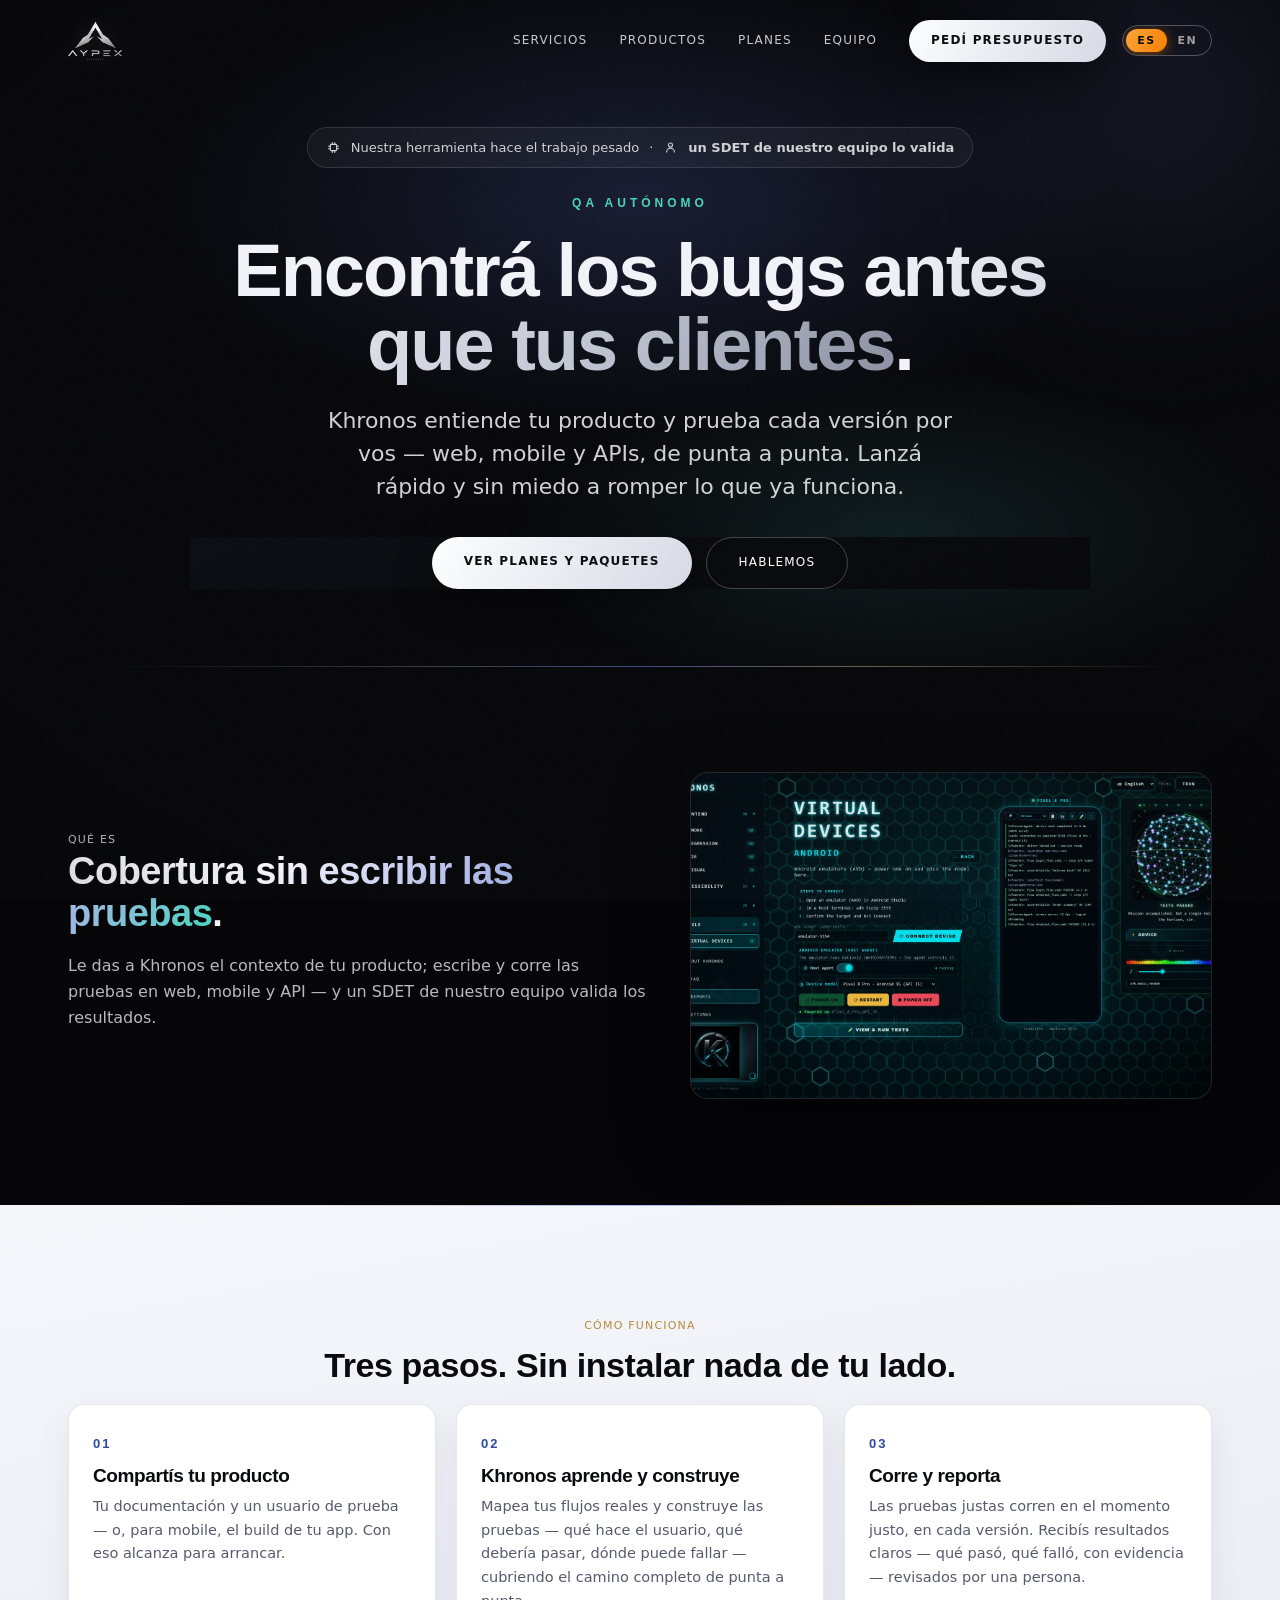
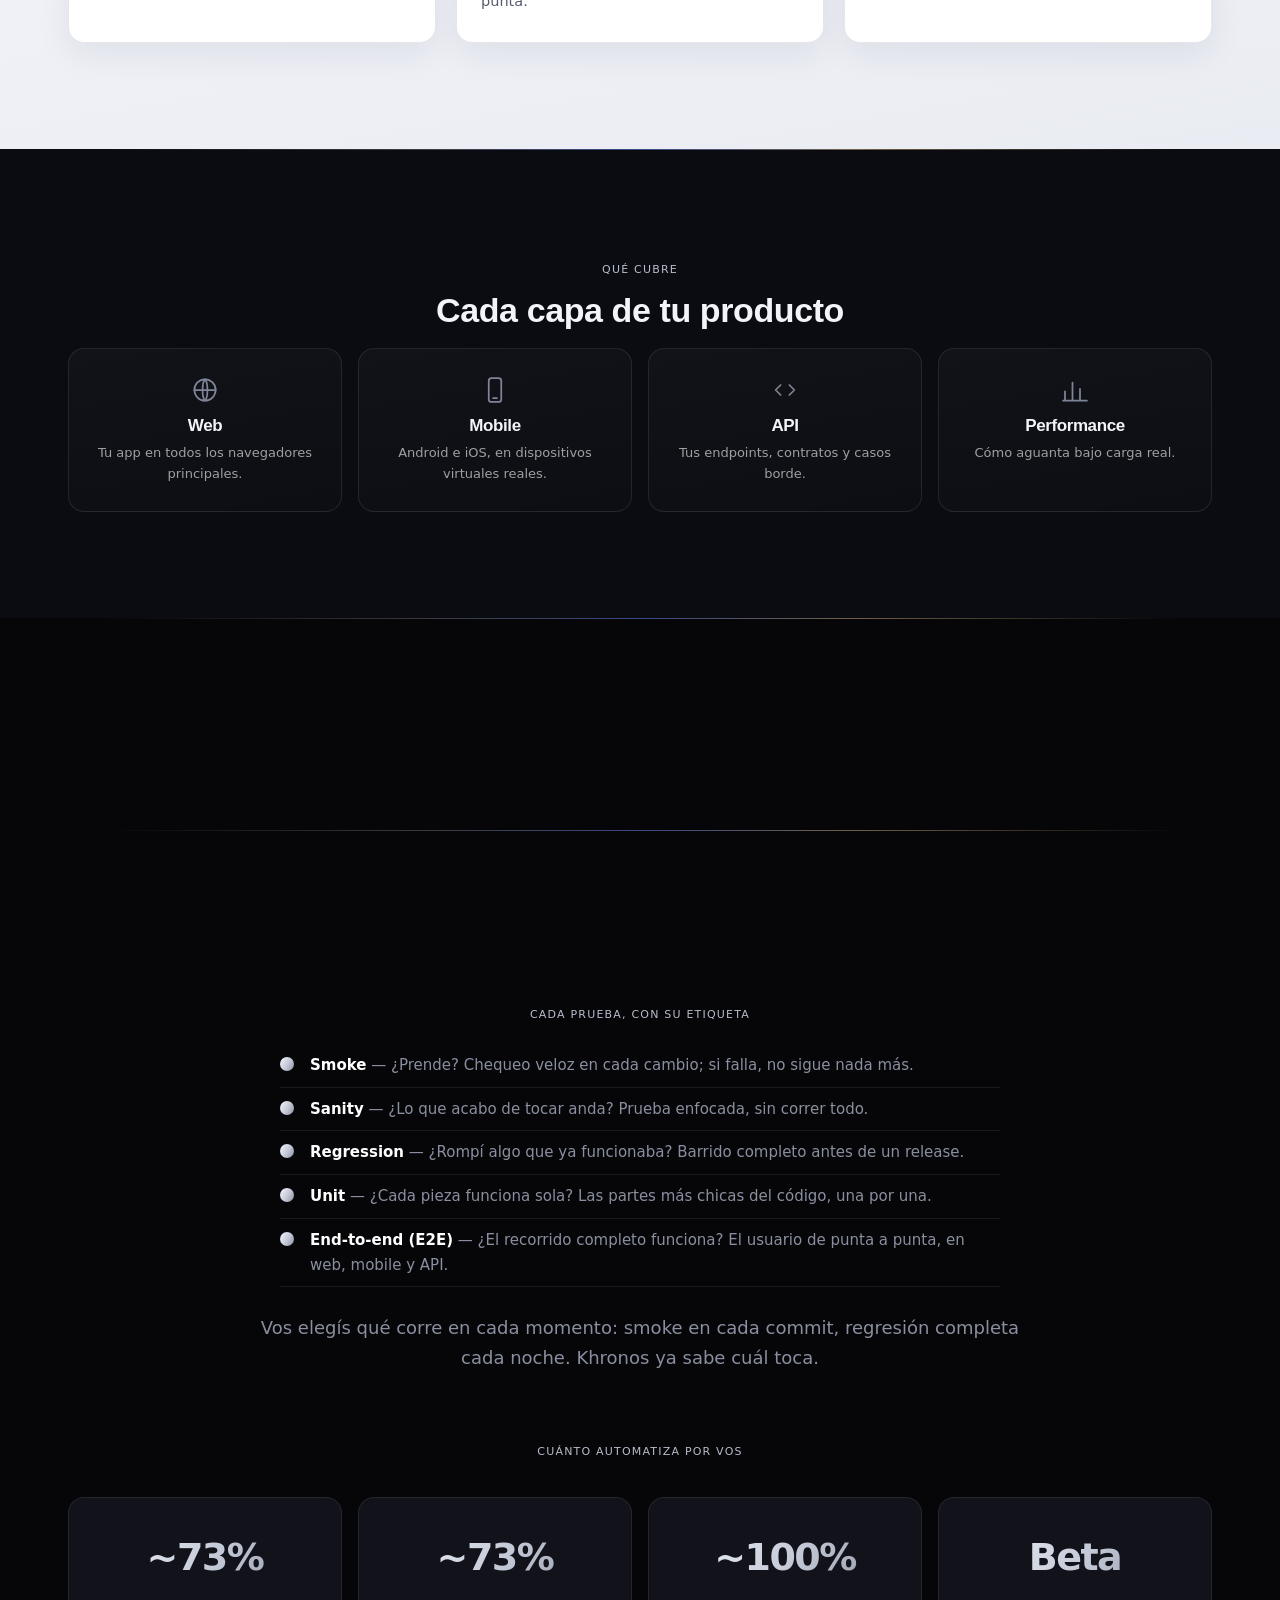
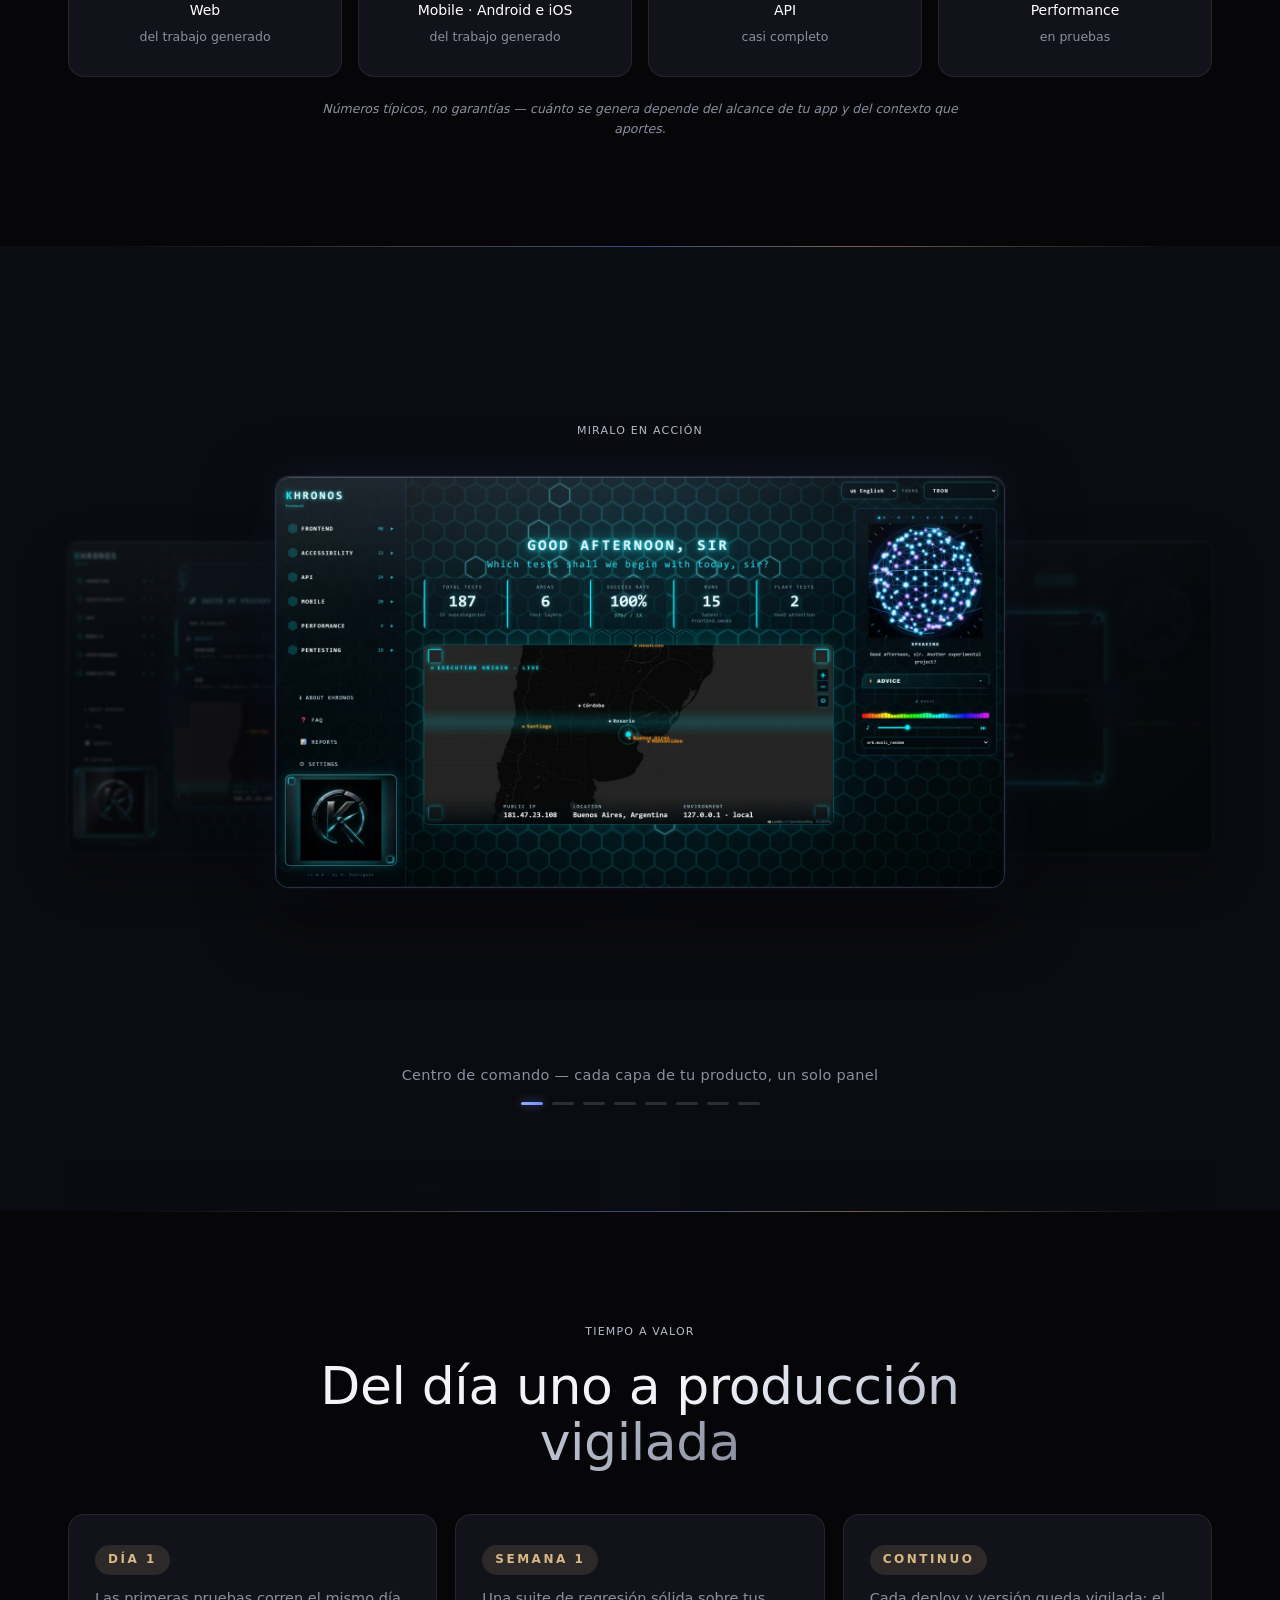
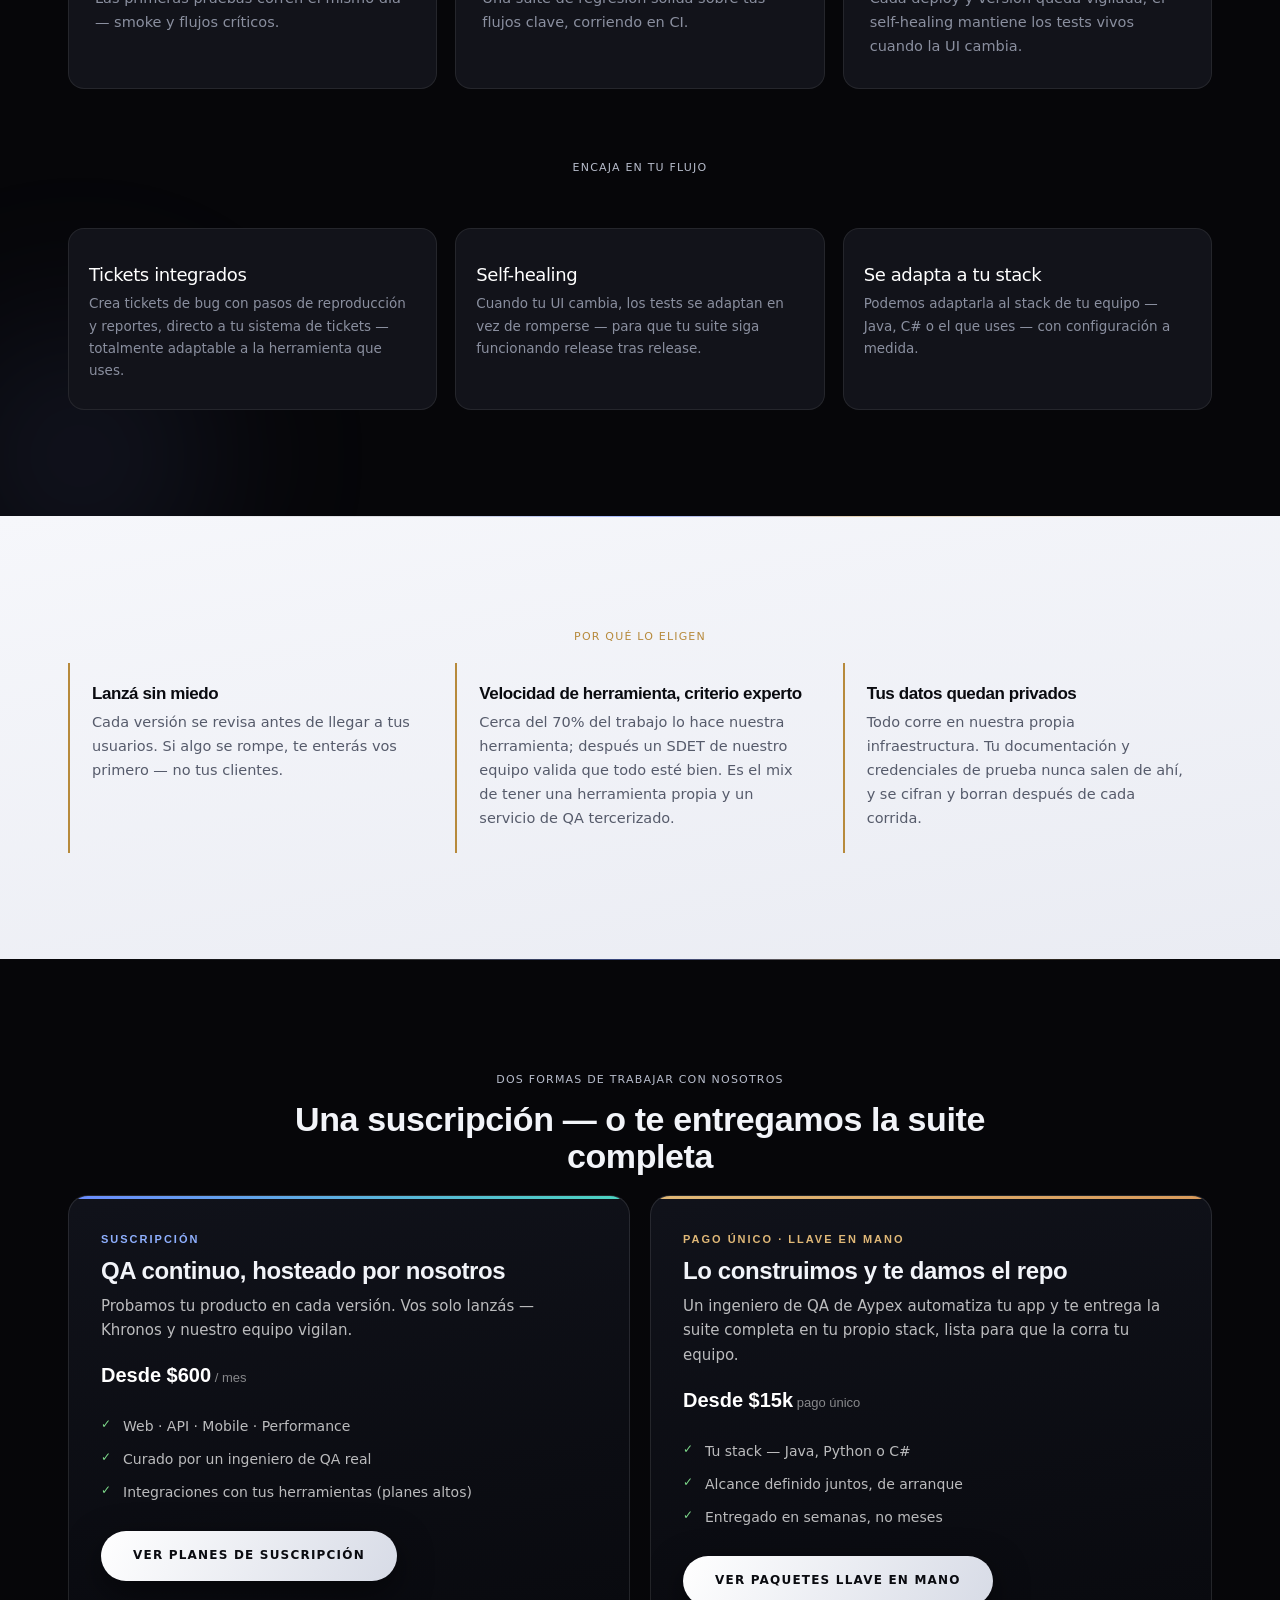
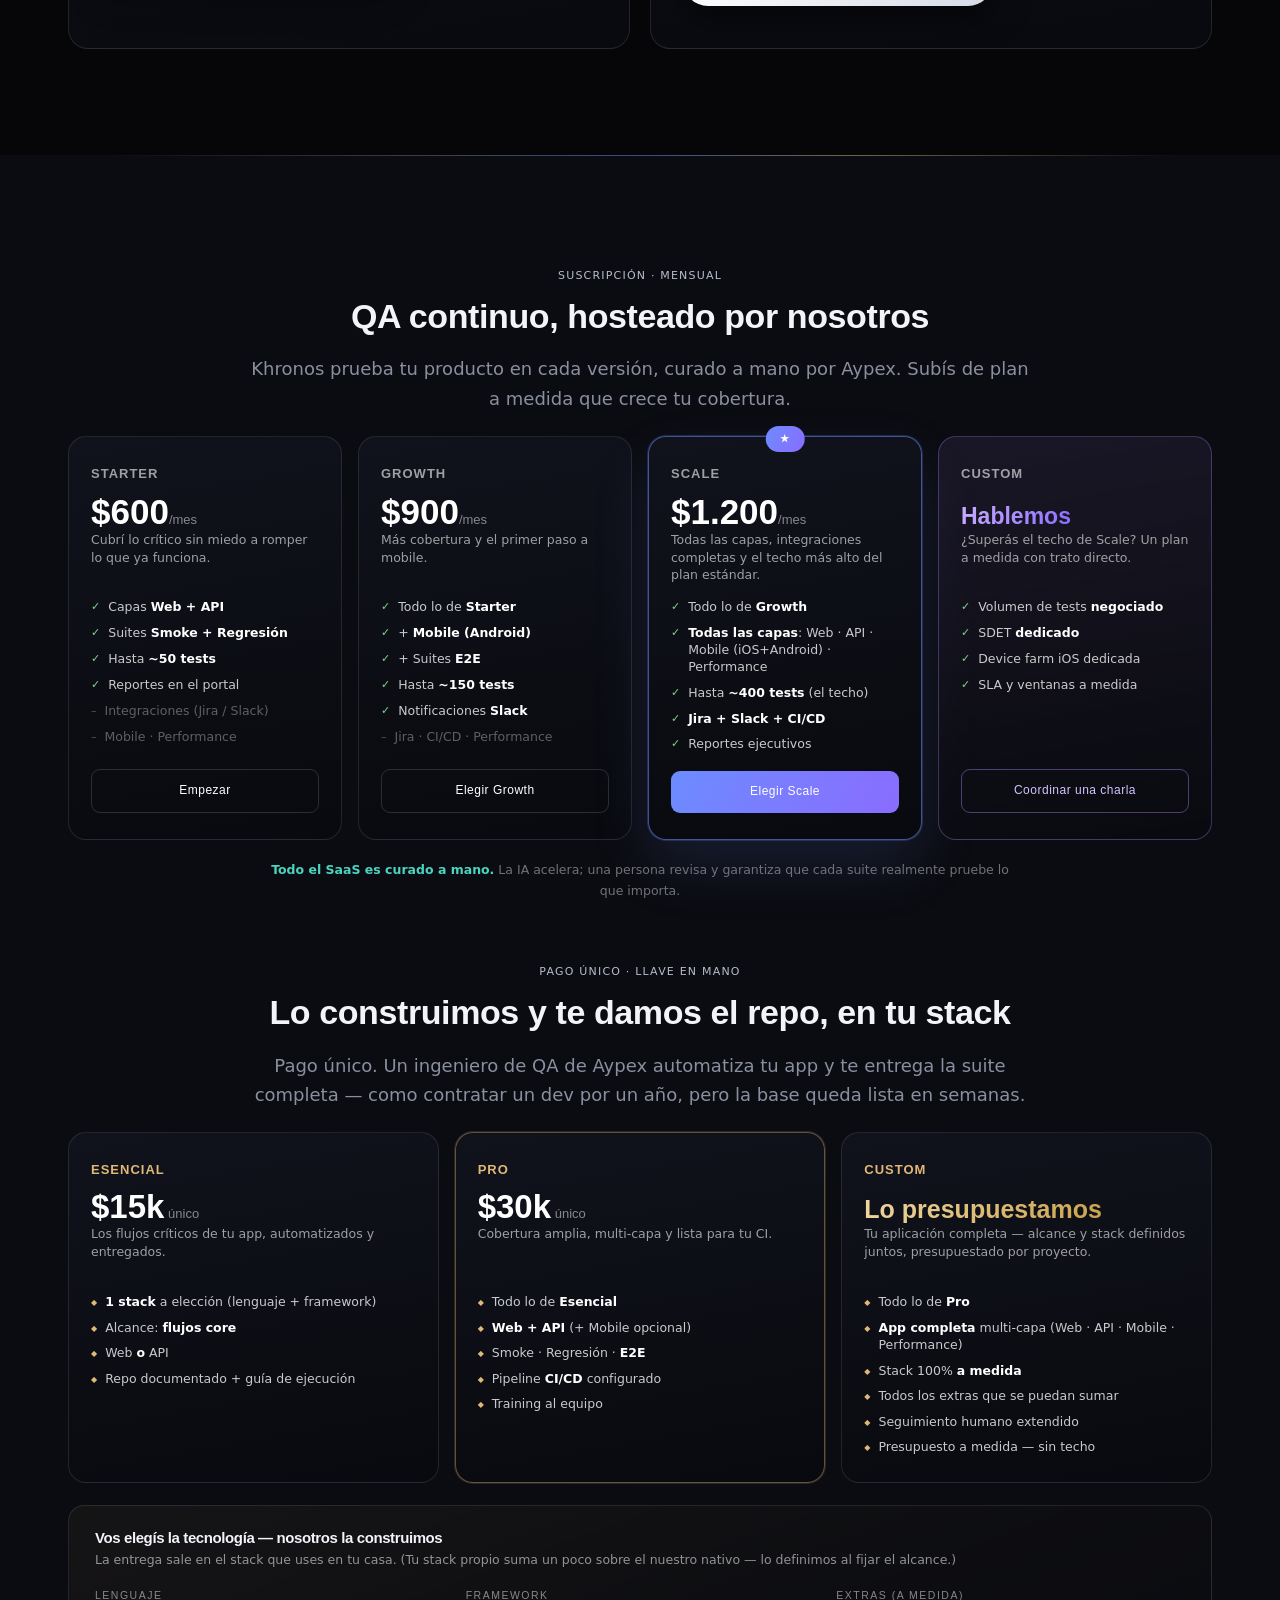
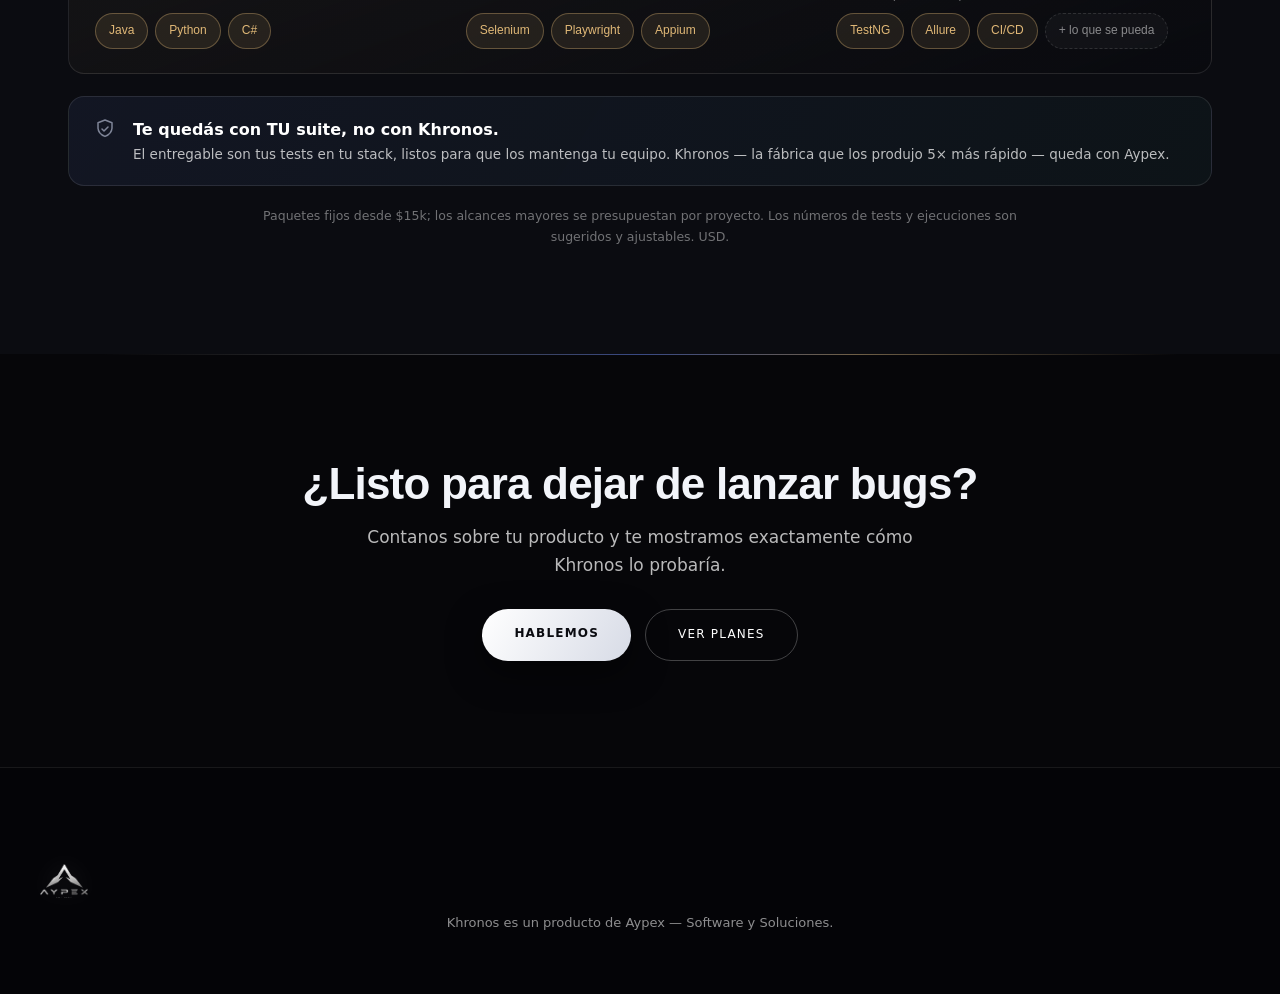
==== commit 4ea8cd44: "fix(khronos): restore 'Every test tagged' + coverage % before the carousel A move script bug dropped" ====
--- a/khronos.html
+++ b/khronos.html
@@ -11,7 +11,7 @@
 <link rel="preconnect" href="https://fonts.gstatic.com" crossorigin>
 <link href="https://fonts.googleapis.com/css2?family=Space+Grotesk:wght@400;500;600;700&family=Inter:wght@300;400;500;600&display=swap" rel="stylesheet">
 <link rel="icon" type="image/png" href="assets/logo-final.png">
-<link rel="stylesheet" href="css/styles.css?v=24">
+<link rel="stylesheet" href="css/styles.css?v=25">
 <style>
   /* Khronos landing — page-specific, layered on the site's styles */
   .kh-hero{position:relative;min-height:74vh;display:flex;align-items:center;text-align:center;overflow:hidden;padding:120px 0 70px;}
@@ -249,6 +249,29 @@
   </div>
 </section>
 
+<!-- TEST TYPES + HOW MUCH (restored) -->
+<section class="block">
+  <div class="wrap">
+    <div class="center cov-head"><span class="eyebrow" data-en="Every test, tagged" data-es="Cada prueba, con su etiqueta">Every test, tagged</span></div>
+    <ul class="flist" style="max-width:720px;margin-left:auto;margin-right:auto;">
+      <li data-en="<b>Smoke</b> — Does it turn on? A quick check on every change; if it fails, nothing else runs." data-es="<b>Smoke</b> — ¿Prende? Chequeo veloz en cada cambio; si falla, no sigue nada más."><b>Smoke</b> — Does it turn on? A quick check on every change; if it fails, nothing else runs.</li>
+      <li data-en="<b>Sanity</b> — Does the thing I just touched work? A focused check, without running everything." data-es="<b>Sanity</b> — ¿Lo que acabo de tocar anda? Prueba enfocada, sin correr todo."><b>Sanity</b> — Does the thing I just touched work? A focused check, without running everything.</li>
+      <li data-en="<b>Regression</b> — Did I break something that already worked? A full sweep before a release." data-es="<b>Regression</b> — ¿Rompí algo que ya funcionaba? Barrido completo antes de un release."><b>Regression</b> — Did I break something that already worked? A full sweep before a release.</li>
+      <li data-en="<b>Unit</b> — Does each piece work on its own? The smallest parts of the code, one by one." data-es="<b>Unit</b> — ¿Cada pieza funciona sola? Las partes más chicas del código, una por una."><b>Unit</b> — Does each piece work on its own? The smallest parts of the code, one by one.</li>
+      <li data-en="<b>End-to-end (E2E)</b> — Does the whole journey work? The user from start to finish, across web, mobile and API." data-es="<b>End-to-end (E2E)</b> — ¿El recorrido completo funciona? El usuario de punta a punta, en web, mobile y API."><b>End-to-end (E2E)</b> — Does the whole journey work? The user from start to finish, across web, mobile and API.</li>
+    </ul>
+    <div class="center" style="margin-top:22px"><p class="lead" data-en="You choose what runs when: smoke on every commit, full regression every night. Khronos already knows which one's due." data-es="Vos elegís qué corre en cada momento: smoke en cada commit, regresión completa cada noche. Khronos ya sabe cuál toca.">You choose what runs when: smoke on every commit, full regression every night. Khronos already knows which one's due.</p></div>
+    <div class="center cov-head"><span class="eyebrow" data-en="How much it automates for you" data-es="Cuánto automatiza por vos">How much it automates for you</span></div>
+    <div class="cov">
+      <div class="cov-item"><b>~73%</b><span class="cov-l" data-en="Web" data-es="Web">Web</span><span class="cov-n" data-en="of the work generated" data-es="del trabajo generado">of the work generated</span></div>
+      <div class="cov-item"><b>~73%</b><span class="cov-l" data-en="Mobile · Android &amp; iOS" data-es="Mobile · Android e iOS">Mobile · Android &amp; iOS</span><span class="cov-n" data-en="of the work generated" data-es="del trabajo generado">of the work generated</span></div>
+      <div class="cov-item"><b>~100%</b><span class="cov-l" data-en="API" data-es="API">API</span><span class="cov-n" data-en="near-complete" data-es="casi completo">near-complete</span></div>
+      <div class="cov-item"><b>Beta</b><span class="cov-l" data-en="Performance" data-es="Performance">Performance</span><span class="cov-n" data-en="in testing" data-es="en pruebas">in testing</span></div>
+    </div>
+    <p class="cov-note" data-en="Typical figures, not guarantees — how much gets generated depends on your app's scope and the context you provide." data-es="Números típicos, no garantías — cuánto se genera depende del alcance de tu app y del contexto que aportes.">Typical figures, not guarantees — how much gets generated depends on your app's scope and the context you provide.</p>
+  </div>
+</section>
+
 <!-- SEE IT IN ACTION (moved from home) -->
 <section class="block alt">
   <div class="wrap">
@@ -520,6 +543,6 @@
   </div>
 </footer>
 
-<script src="js/main.js?v=21"></script>
+<script src="js/main.js?v=22"></script>
 </body>
 </html>
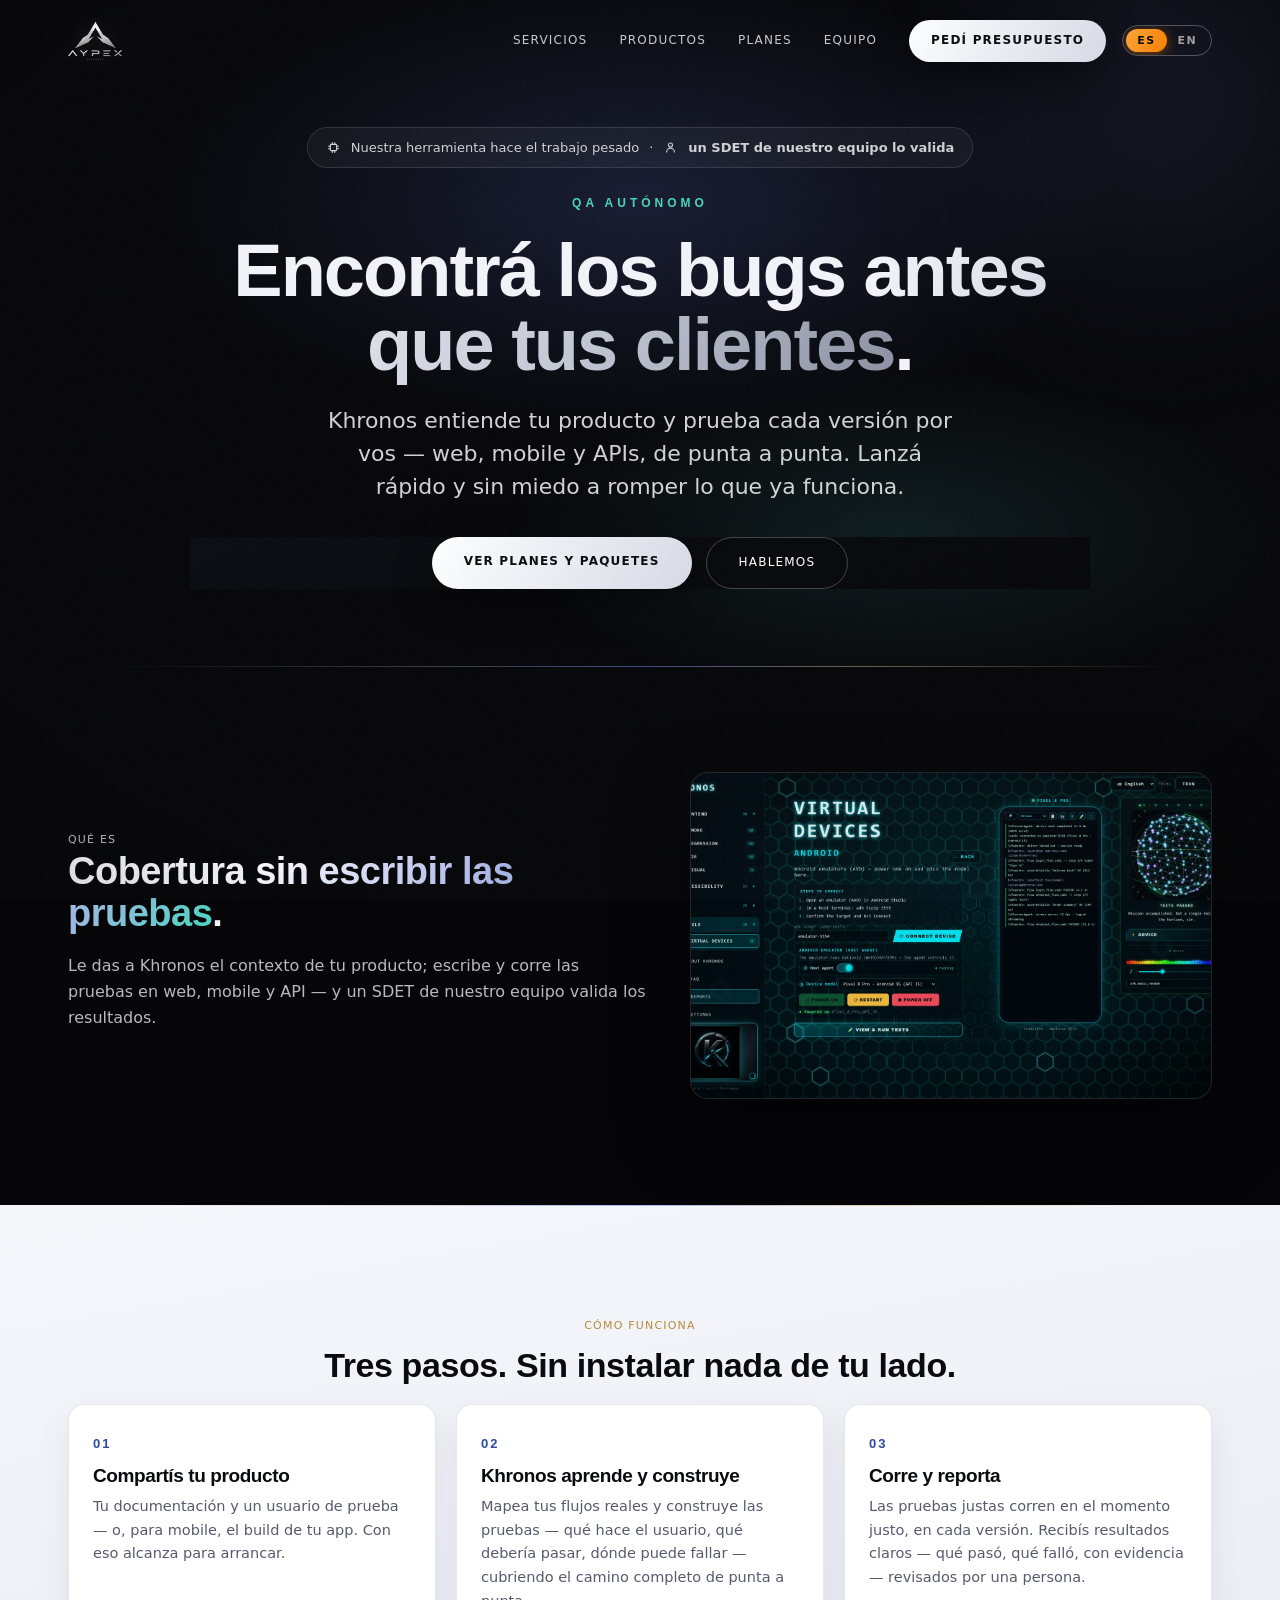
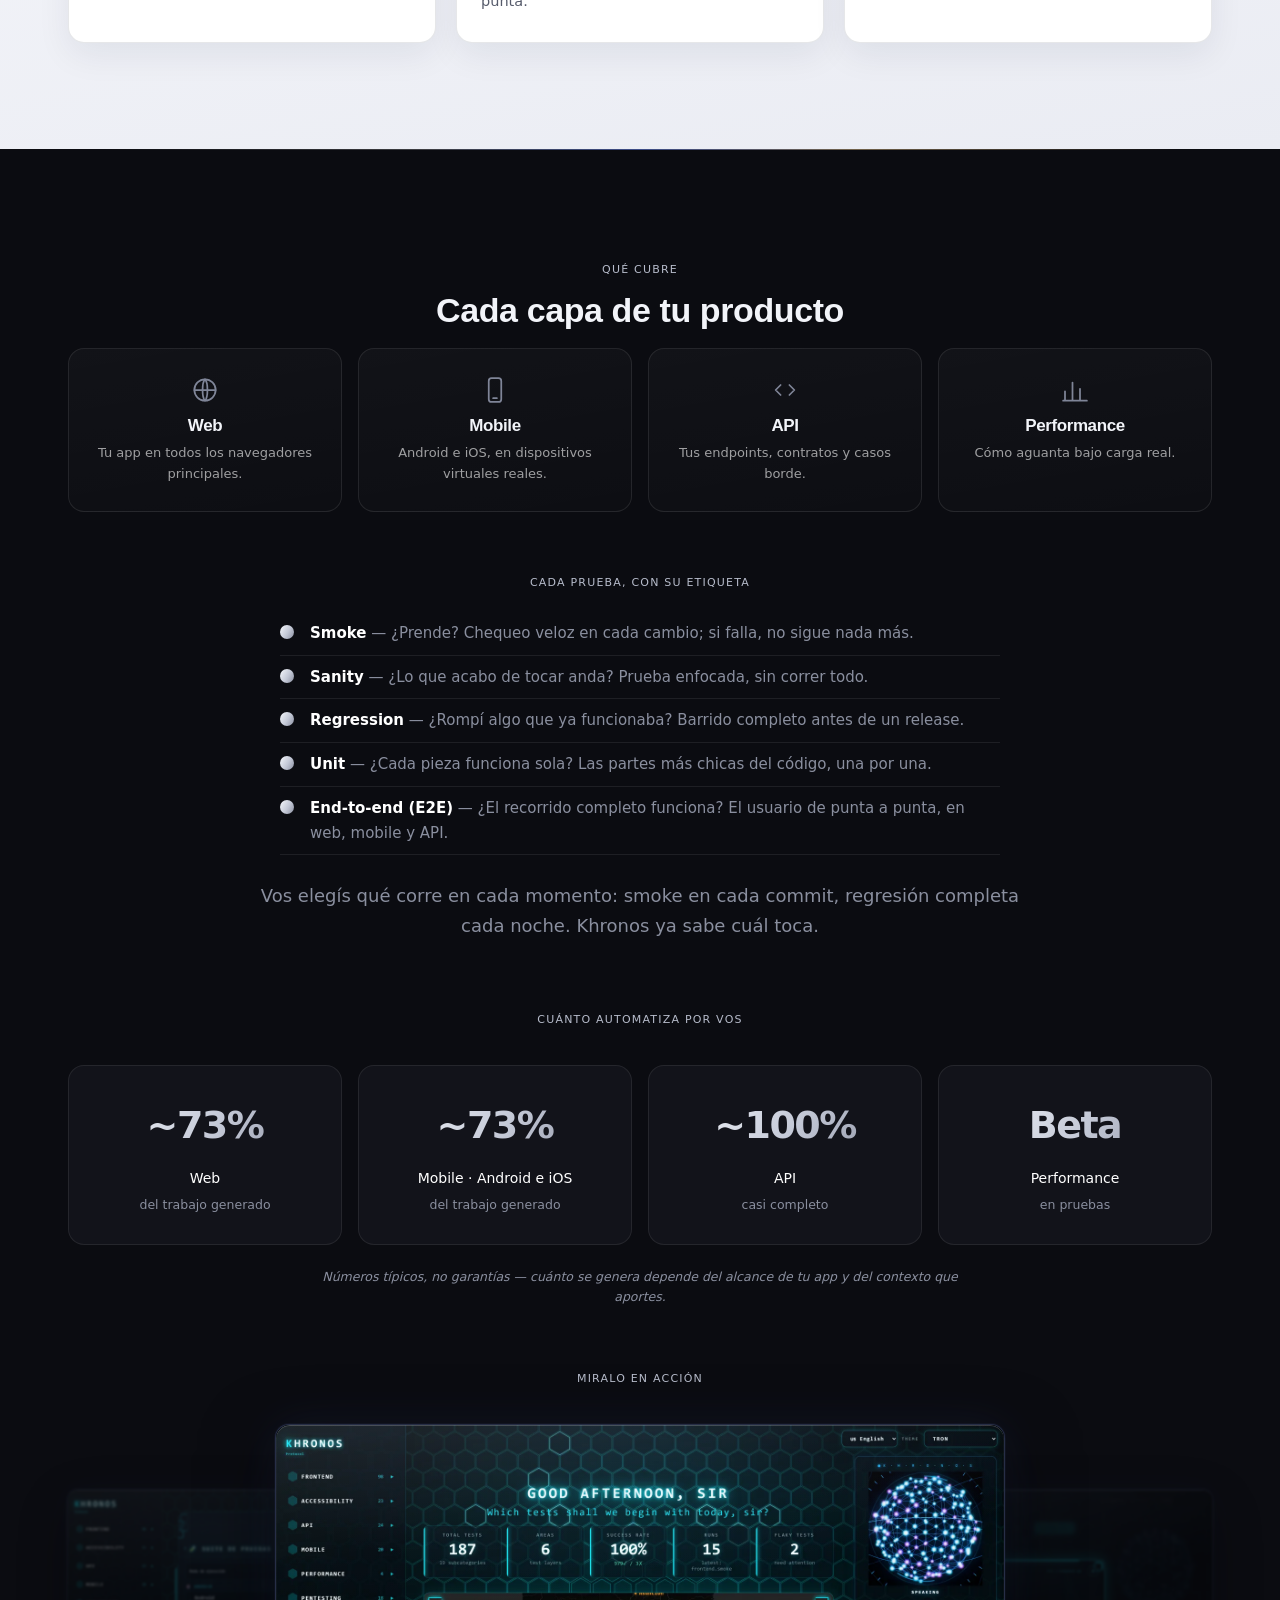
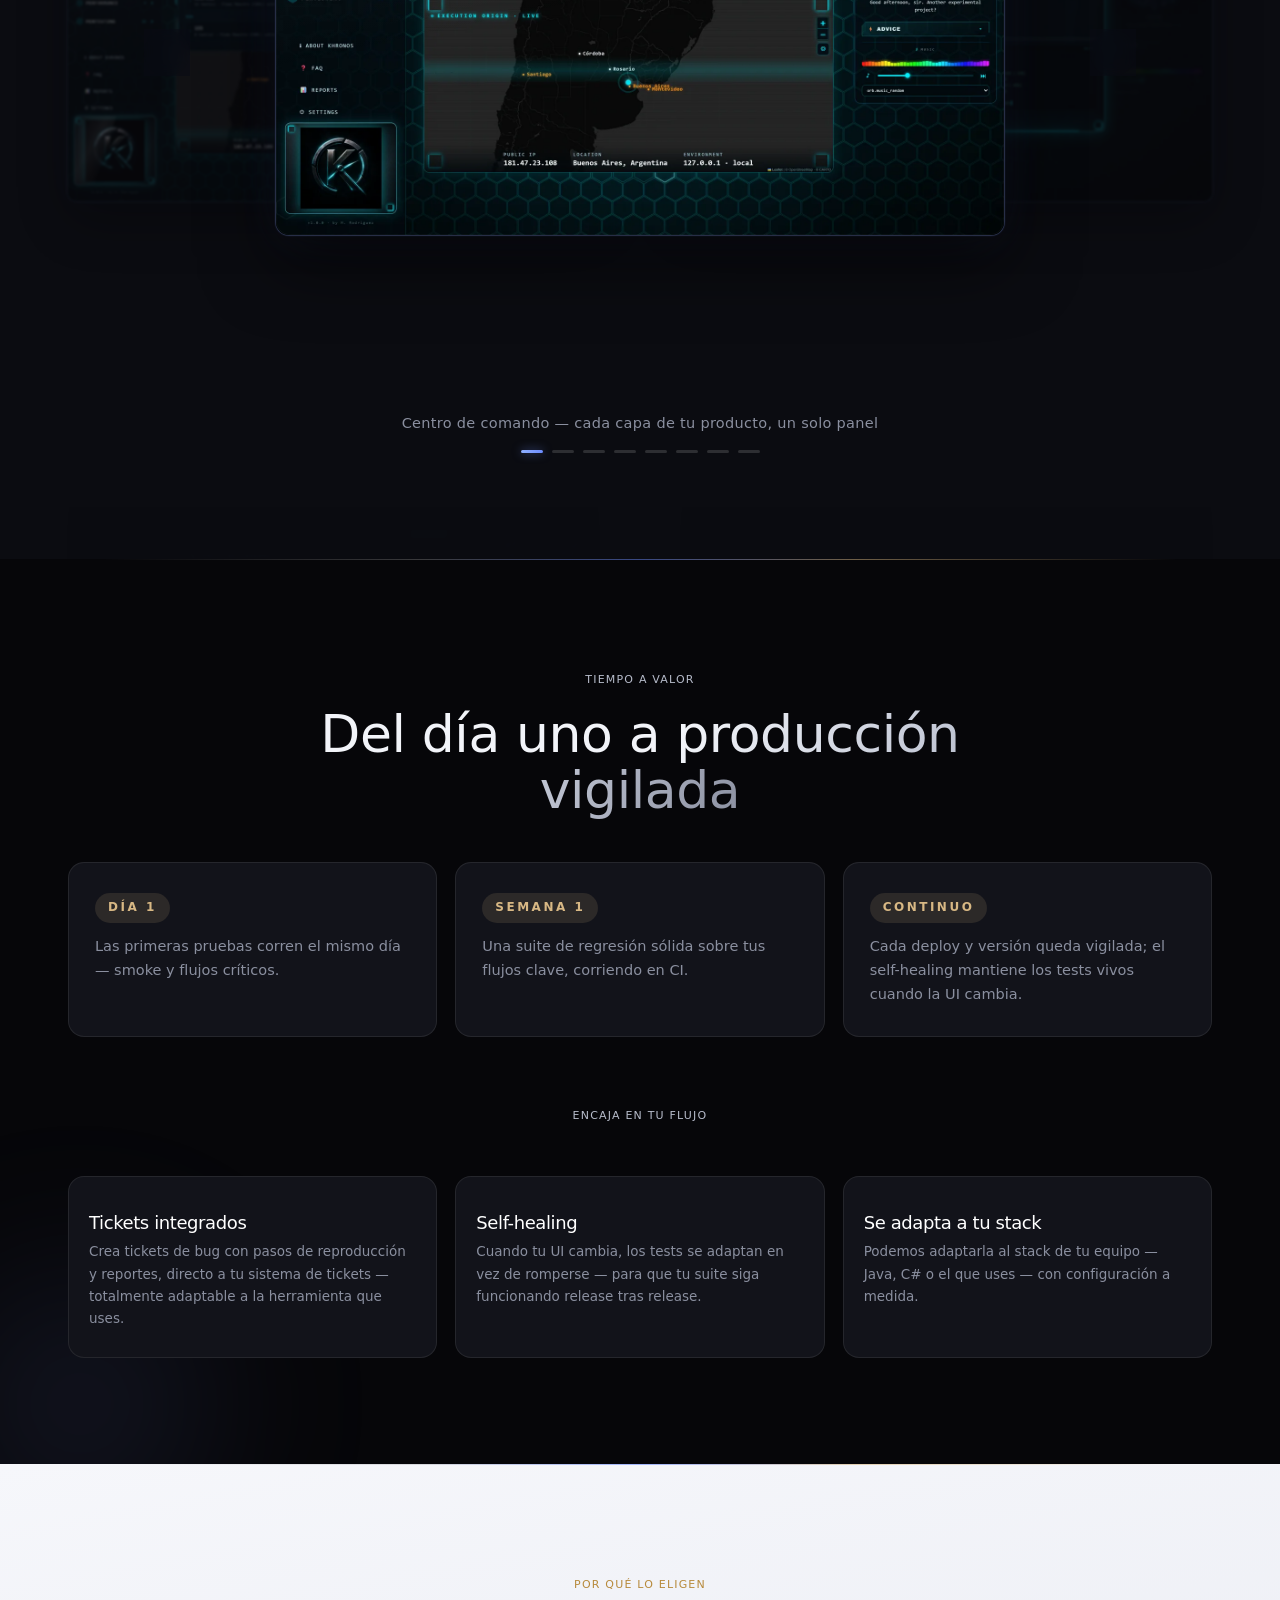
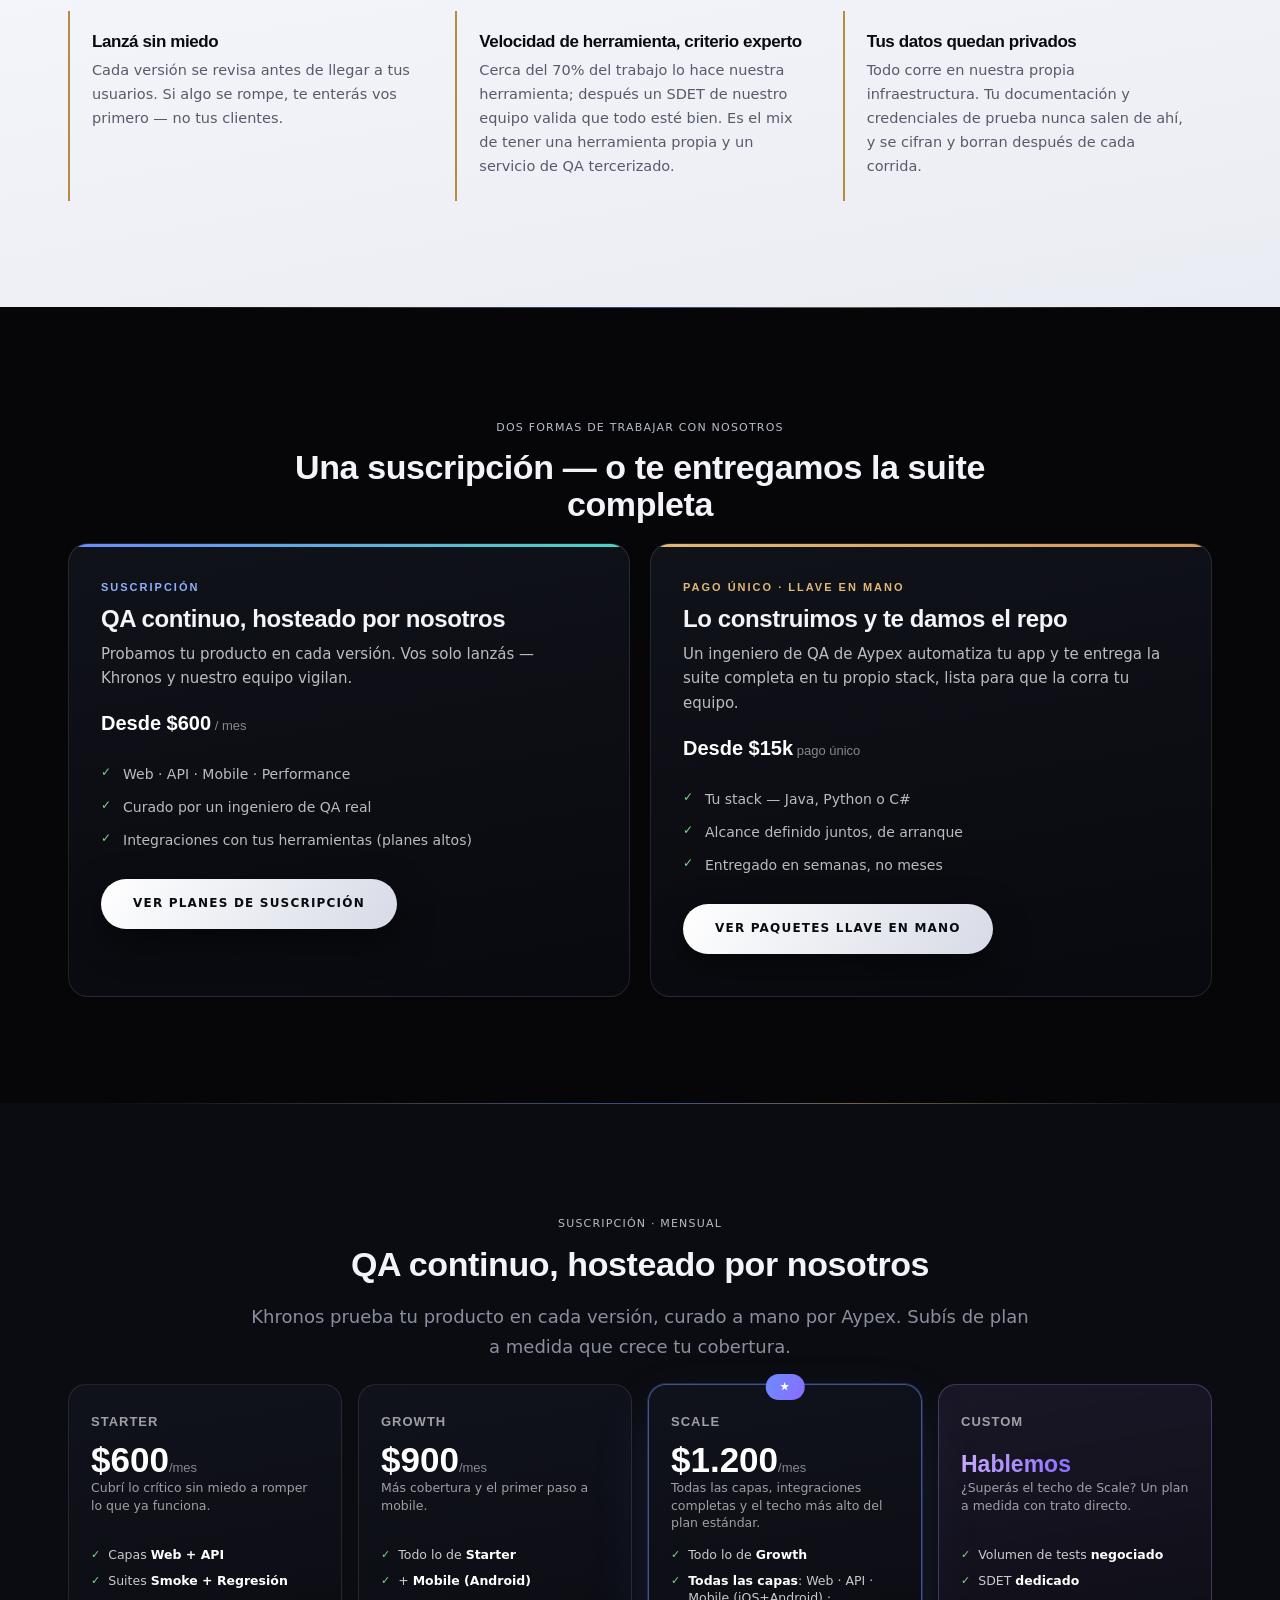
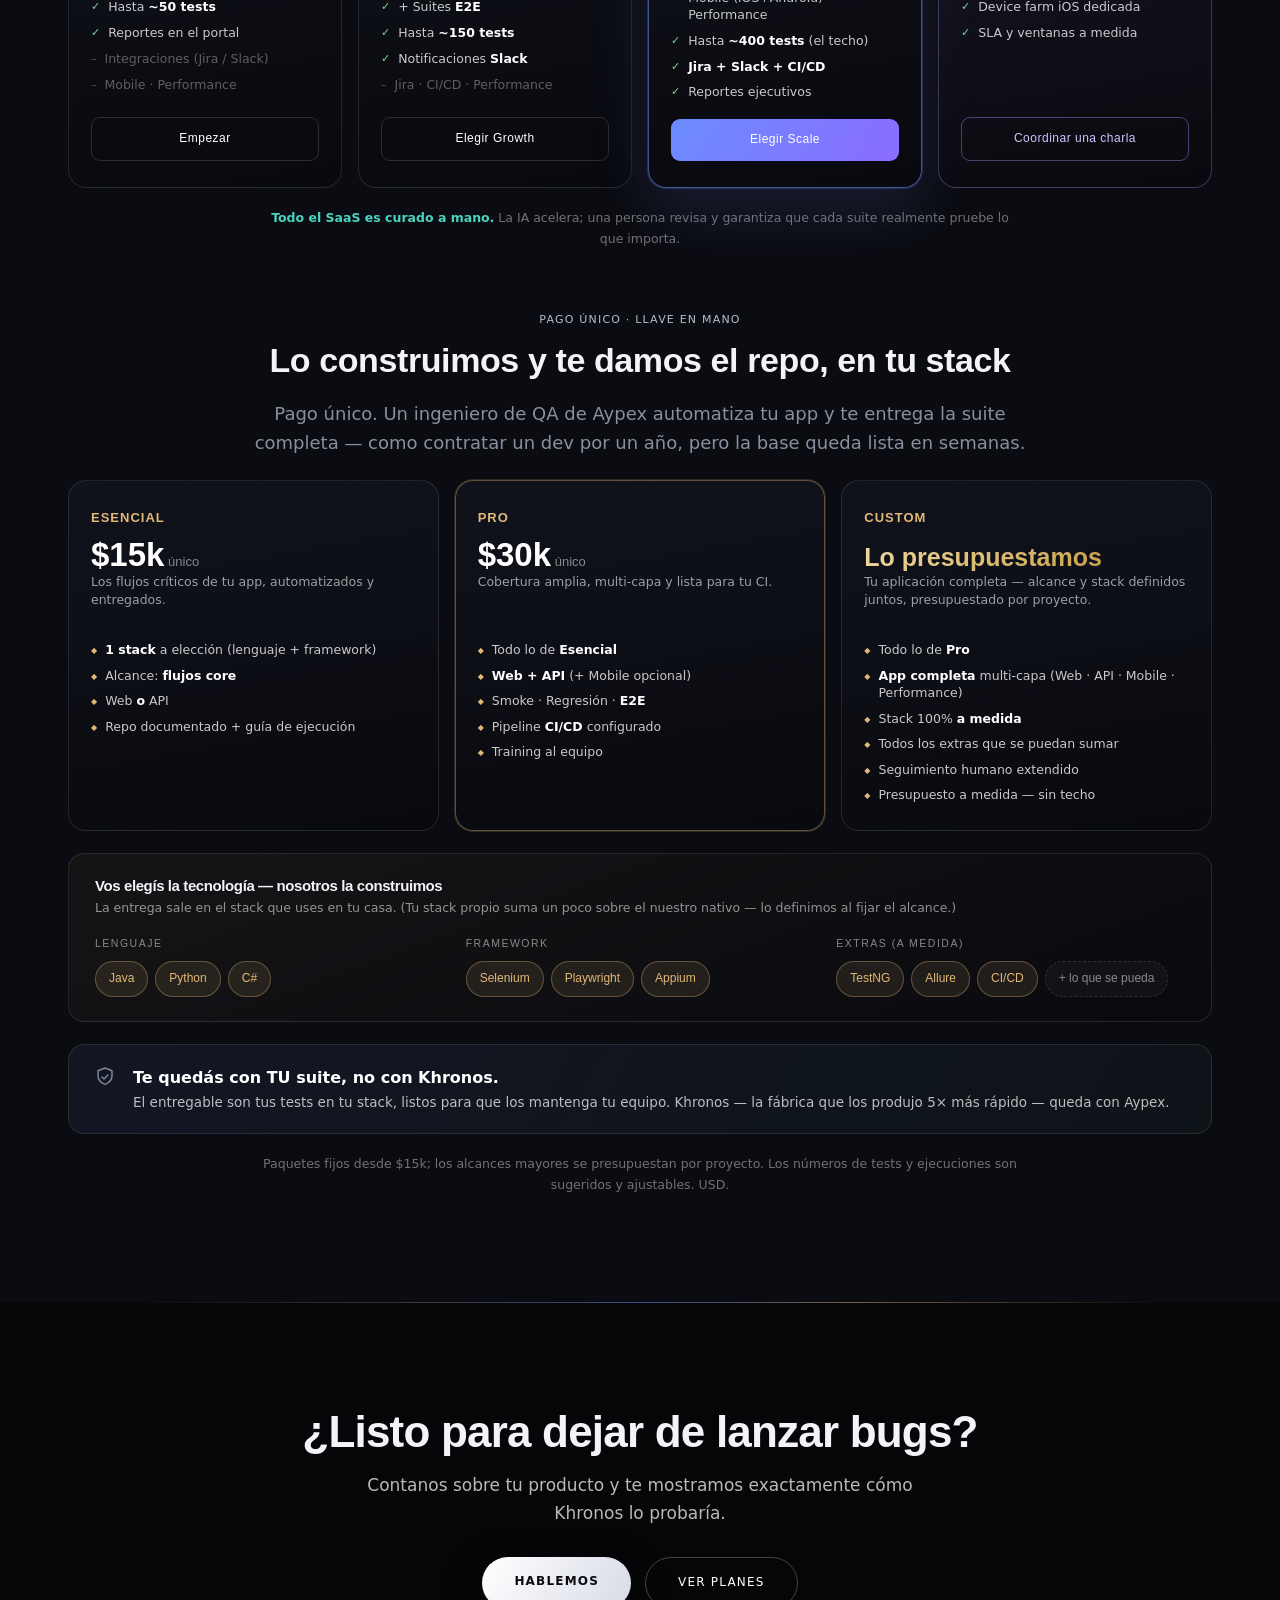
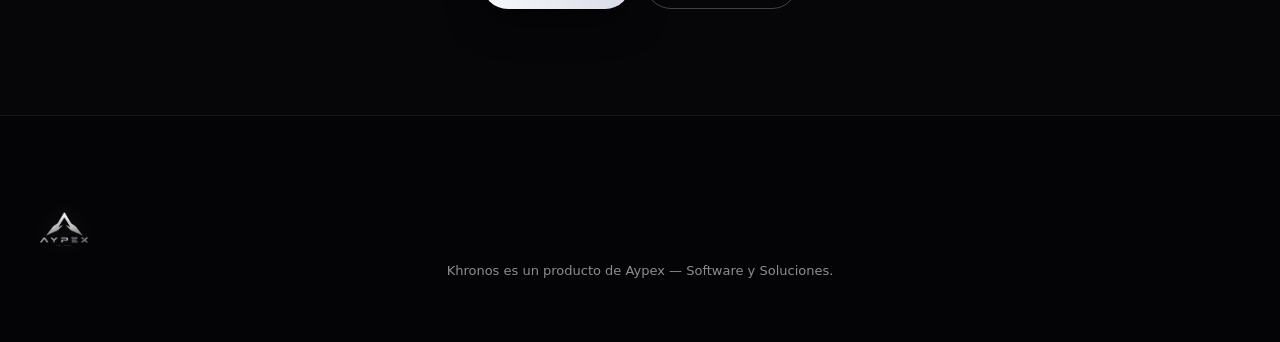
==== commit 21890411: "fix(khronos): merge coverage + test-types + %-automated + carousel into one section Removes the empt" ====
--- a/khronos.html
+++ b/khronos.html
@@ -11,7 +11,7 @@
 <link rel="preconnect" href="https://fonts.gstatic.com" crossorigin>
 <link href="https://fonts.googleapis.com/css2?family=Space+Grotesk:wght@400;500;600;700&family=Inter:wght@300;400;500;600&display=swap" rel="stylesheet">
 <link rel="icon" type="image/png" href="assets/logo-final.png">
-<link rel="stylesheet" href="css/styles.css?v=25">
+<link rel="stylesheet" href="css/styles.css?v=26">
 <style>
   /* Khronos landing — page-specific, layered on the site's styles */
   .kh-hero{position:relative;min-height:74vh;display:flex;align-items:center;text-align:center;overflow:hidden;padding:120px 0 70px;}
@@ -238,21 +238,8 @@
       <div class="cov-card"><div class="ic"><svg viewBox="0 0 24 24"><path d="M8.5 8L4.5 12l4 4M15.5 8l4 4-4 4"/></svg></div><h4 data-en="API" data-es="API">API</h4><p data-en="Your endpoints, contracts and edge cases." data-es="Tus endpoints, contratos y casos borde.">Your endpoints, contracts and edge cases.</p></div>
       <div class="cov-card"><div class="ic"><svg viewBox="0 0 24 24"><path d="M4 20.5V13M10 20.5V6M16 20.5v-9.5M2.5 20.5h19"/></svg></div><h4 data-en="Performance" data-es="Performance">Performance</h4><p data-en="How it holds up under real load." data-es="Cómo aguanta bajo carga real.">How it holds up under real load.</p></div>
     </div>
-  </div>
-</section>
-
-
-<!-- TEST TYPES + COVERAGE (moved from home) -->
-<section class="block">
-  <div class="wrap">
-    
-  </div>
-</section>
-
-<!-- TEST TYPES + HOW MUCH (restored) -->
-<section class="block">
-  <div class="wrap">
-    <div class="center cov-head"><span class="eyebrow" data-en="Every test, tagged" data-es="Cada prueba, con su etiqueta">Every test, tagged</span></div>
+
+    <div class="center cov-head" style="margin-top:56px"><span class="eyebrow" data-en="Every test, tagged" data-es="Cada prueba, con su etiqueta">Every test, tagged</span></div>
     <ul class="flist" style="max-width:720px;margin-left:auto;margin-right:auto;">
       <li data-en="<b>Smoke</b> — Does it turn on? A quick check on every change; if it fails, nothing else runs." data-es="<b>Smoke</b> — ¿Prende? Chequeo veloz en cada cambio; si falla, no sigue nada más."><b>Smoke</b> — Does it turn on? A quick check on every change; if it fails, nothing else runs.</li>
       <li data-en="<b>Sanity</b> — Does the thing I just touched work? A focused check, without running everything." data-es="<b>Sanity</b> — ¿Lo que acabo de tocar anda? Prueba enfocada, sin correr todo."><b>Sanity</b> — Does the thing I just touched work? A focused check, without running everything.</li>
@@ -269,14 +256,9 @@
       <div class="cov-item"><b>Beta</b><span class="cov-l" data-en="Performance" data-es="Performance">Performance</span><span class="cov-n" data-en="in testing" data-es="en pruebas">in testing</span></div>
     </div>
     <p class="cov-note" data-en="Typical figures, not guarantees — how much gets generated depends on your app's scope and the context you provide." data-es="Números típicos, no garantías — cuánto se genera depende del alcance de tu app y del contexto que aportes.">Typical figures, not guarantees — how much gets generated depends on your app's scope and the context you provide.</p>
-  </div>
-</section>
-
-<!-- SEE IT IN ACTION (moved from home) -->
-<section class="block alt">
-  <div class="wrap">
+
     <!-- Khronos in action — futuristic carousel -->
-    <div class="center cov-head"><span class="eyebrow" data-en="See it in action" data-es="Miralo en acción">See it in action</span></div>
+    <div class="center cov-head" style="margin-top:56px"><span class="eyebrow" data-en="See it in action" data-es="Miralo en acción">See it in action</span></div>
     <div class="kcar" id="kcar" aria-roledescription="carousel" aria-label="Khronos screenshots">
       <div class="kcar-stage" id="kcarStage">
         <button class="kcar-nav kcar-prev" id="kcarPrev" type="button" aria-label="Previous">&#8249;</button>
